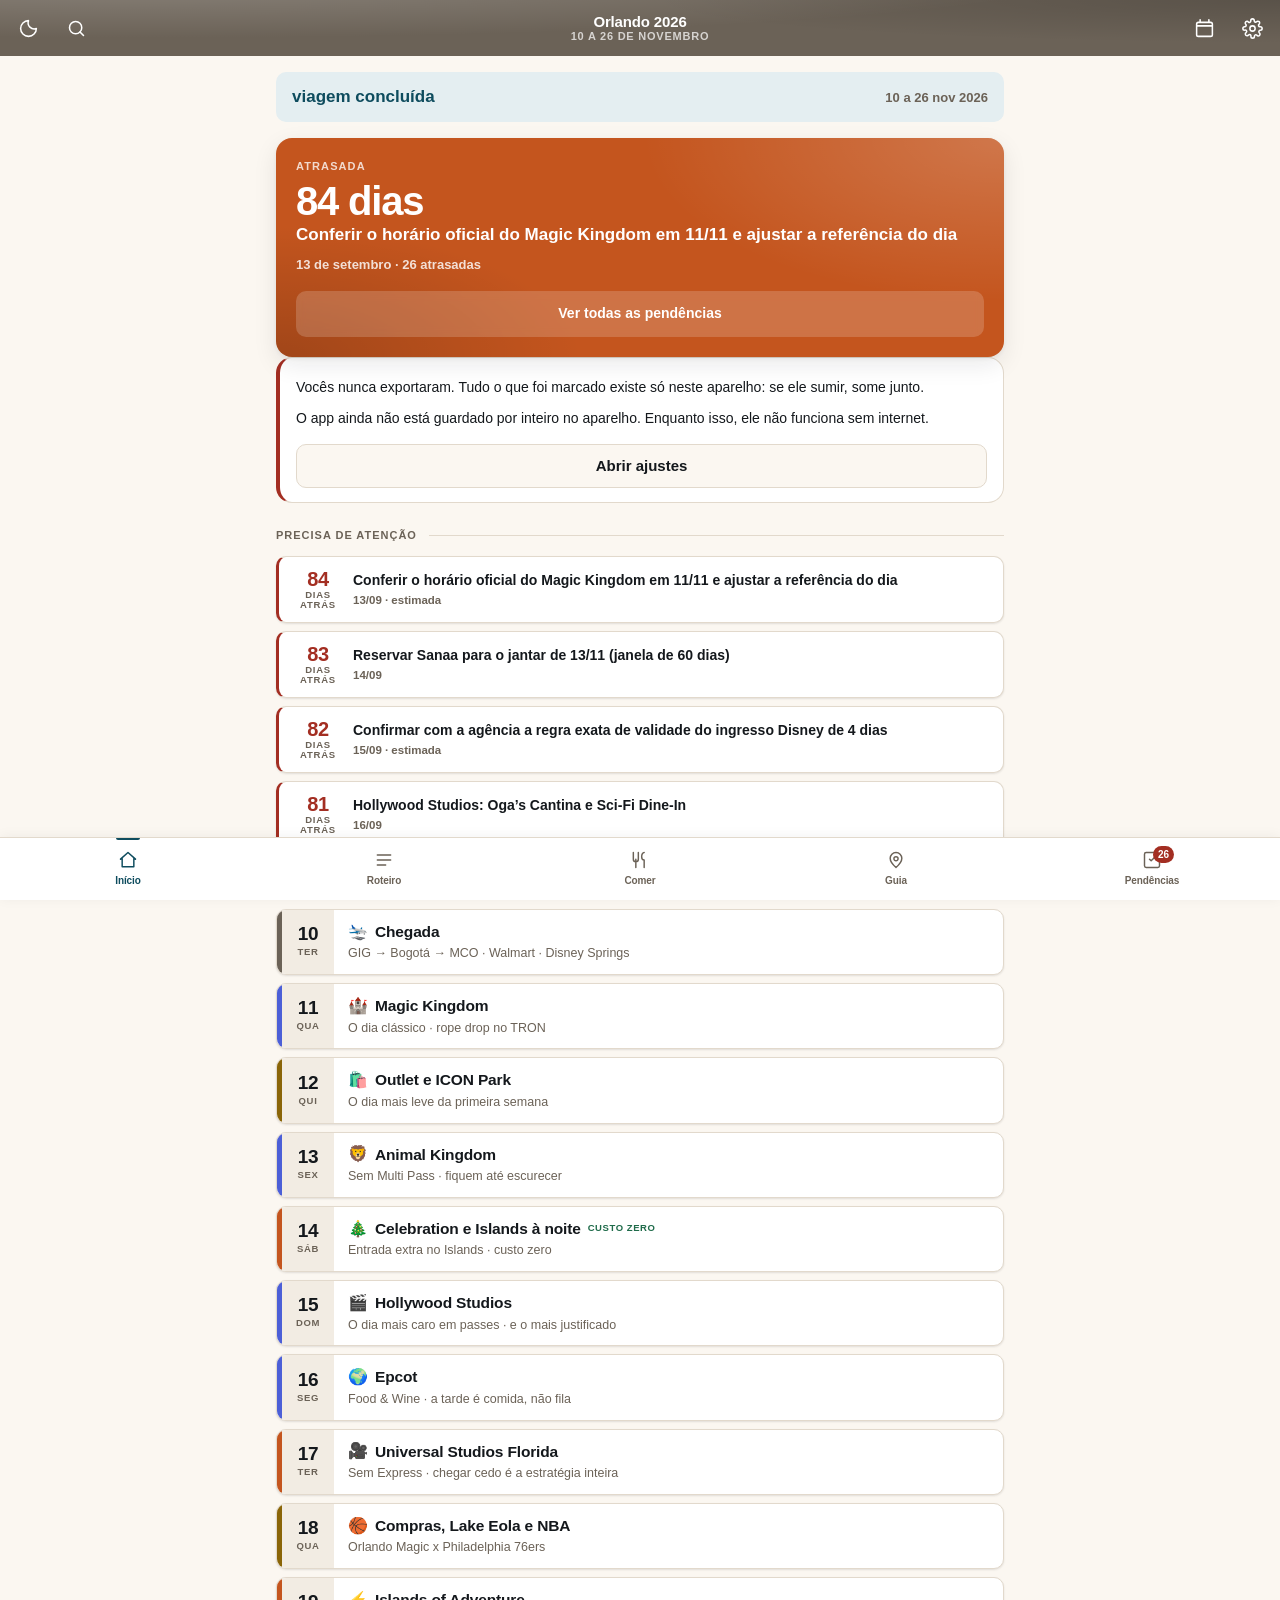
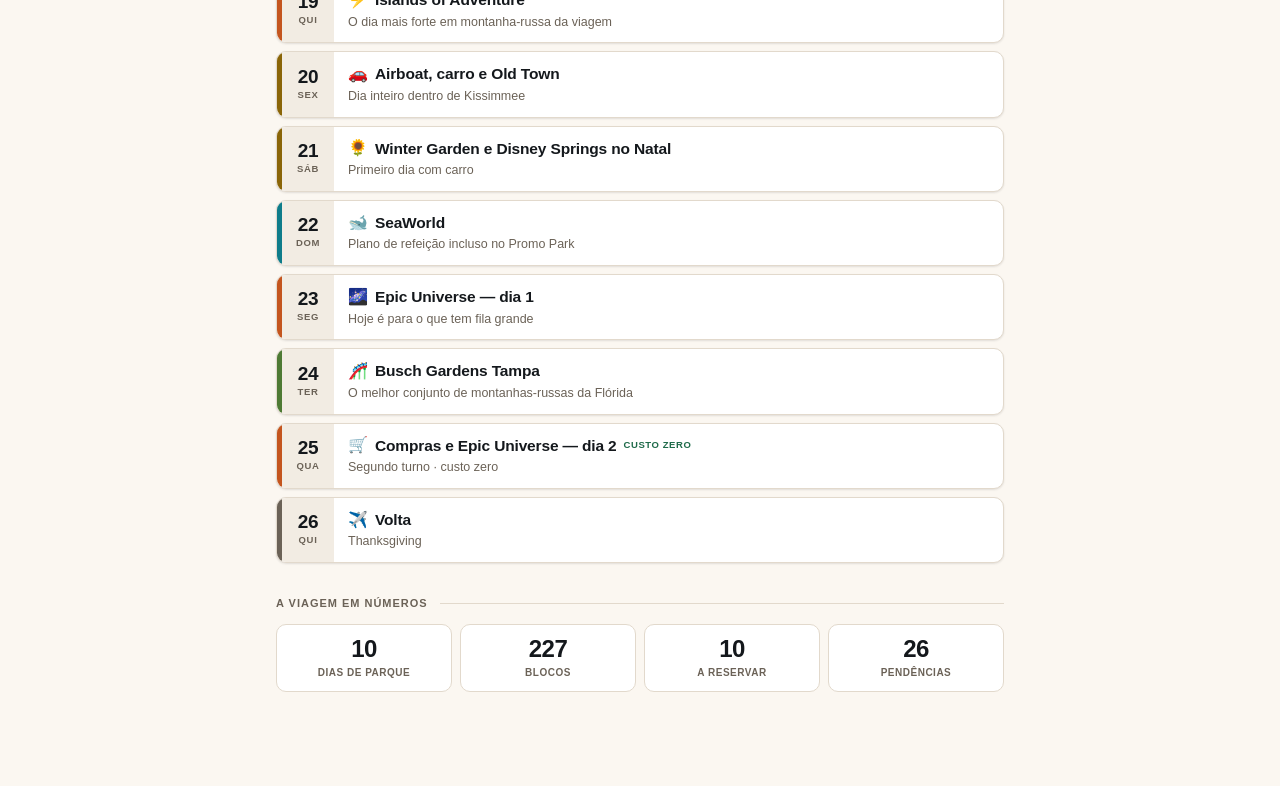
==== index.html @ e0310744 "O app deixa de esconder o que vence hoje, e passa a abrir no agora Tela do dia abre rolada ate a lin" ====
<!DOCTYPE html>
<html lang="pt-BR">
<head>
<meta charset="utf-8">
<meta name="viewport" content="width=device-width, initial-scale=1, viewport-fit=cover">
<meta name="theme-color" content="#0E4C5E">
<meta name="description" content="Roteiro de viagem offline para Orlando, 10 a 26 de novembro de 2026.">
<title>Orlando 2026</title>

<link rel="manifest" href="manifest.json">
<link rel="icon" type="image/png" sizes="192x192" href="icons/icon-192.png">
<link rel="apple-touch-icon" href="icons/apple-touch-icon.png">

<!-- iOS: sem isto, "Adicionar à Tela de Início" abre como aba do Safari -->
<meta name="apple-mobile-web-app-capable" content="yes">
<meta name="apple-mobile-web-app-status-bar-style" content="black-translucent">
<meta name="apple-mobile-web-app-title" content="Orlando 2026">
<meta name="mobile-web-app-capable" content="yes">

<link rel="stylesheet" href="css/app.css">
</head>
<body>

<header class="topo" id="topo">
  <div class="topo-linha">
    <button class="btn-icone" id="btn-tema" aria-label="Alternar tema">
      <svg viewBox="0 0 24 24" aria-hidden="true"><path d="M12 3a9 9 0 1 0 9 9 7 7 0 0 1-9-9z"/></svg>
    </button>
    <button class="btn-icone" id="btn-busca" aria-label="Buscar">
      <svg viewBox="0 0 24 24" aria-hidden="true"><circle cx="11" cy="11" r="7"/><path d="M20 20l-4-4"/></svg>
    </button>
    <div class="topo-titulo">
      <strong id="topo-nome">Orlando 2026</strong>
      <span id="topo-sub">10 a 26 de novembro</span>
    </div>
    <button class="btn-icone" id="btn-hoje" aria-label="Ir para hoje">
      <svg viewBox="0 0 24 24" aria-hidden="true"><path d="M7 2v3M17 2v3M3 9h18M5 5h14a2 2 0 0 1 2 2v12a2 2 0 0 1-2 2H5a2 2 0 0 1-2-2V7a2 2 0 0 1 2-2z"/></svg>
    </button>
    <button class="btn-icone" id="btn-ajustes" aria-label="Ajustes">
      <svg viewBox="0 0 24 24" aria-hidden="true"><circle cx="12" cy="12" r="3"/><path d="M19.4 15a1.6 1.6 0 0 0 .3 1.8l.1.1a2 2 0 1 1-2.8 2.8l-.1-.1a1.6 1.6 0 0 0-2.7 1.1V21a2 2 0 1 1-4 0v-.1A1.6 1.6 0 0 0 7.5 19.4l-.1.1a2 2 0 1 1-2.8-2.8l.1-.1A1.6 1.6 0 0 0 3 13.9H3a2 2 0 1 1 0-4h.1A1.6 1.6 0 0 0 4.6 7.5l-.1-.1a2 2 0 1 1 2.8-2.8l.1.1A1.6 1.6 0 0 0 10 3.6V3a2 2 0 1 1 4 0v.1a1.6 1.6 0 0 0 2.5 1.4l.1-.1a2 2 0 1 1 2.8 2.8l-.1.1a1.6 1.6 0 0 0 1.1 2.7H21a2 2 0 1 1 0 4h-.1a1.6 1.6 0 0 0-1.5 1z"/></svg>
    </button>
  </div>
</header>

<!-- ====================== HOME ====================== -->
<main class="tela oculto" id="tela-home">
  <div class="faixa-viagem" id="faixa-viagem"></div>
  <section id="cartao-acao"></section>

  <div id="home-saude"></div>

  <h2 class="secao-rotulo" id="rot-pendencias">Precisa de atenção</h2>
  <div id="home-pendencias"></div>

  <h2 class="secao-rotulo">Os 17 dias</h2>
  <div id="lista-dias"></div>

  <h2 class="secao-rotulo">A viagem em números</h2>
  <div class="resumo" id="resumo-viagem"></div>
</main>

<!-- ====================== DIA ====================== -->
<main class="tela oculto" id="tela-dia">
  <nav class="nav-dias" id="nav-dias" aria-label="Navegação entre dias"></nav>

  <section class="cabeca-dia" id="cabeca-dia">
    <div class="cabeca-topo">
      <span class="cabeca-emoji" id="dia-emoji"></span>
      <div style="min-width:0">
        <h1 id="dia-titulo"></h1>
        <p class="cabeca-meta" id="dia-data"></p>
      </div>
    </div>

    <div id="dia-selos" class="selos-dia"></div>
    <p class="dia-resumo" id="dia-resumo"></p>
    <div id="dia-rota"></div>

    <div class="referencia" id="referencia">
      <label for="inp-referencia" id="lbl-referencia">Abertura do parque</label>
      <div class="referencia-controle">
        <input type="time" id="inp-referencia" step="300">
        <button class="btn-secundario" id="btn-ref-reset">Reverter</button>
      </div>
      <p class="referencia-ajuda" id="referencia-ajuda"></p>
    </div>

    <div class="progresso">
      <div class="progresso-barra"><div class="progresso-fill" id="progresso-fill"></div></div>
      <div class="progresso-info">
        <span id="progresso-texto">0 de 0</span>
        <label class="chave">
          <input type="checkbox" id="chk-falta">
          <span>Só o que falta</span>
        </label>
      </div>
    </div>
  </section>

  <div id="vence-hoje"></div>
  <div id="avisos-dia"></div>
  <ol class="linha-tempo" id="linha-tempo"></ol>
  <div id="ficha-dia"></div>
  <div id="fechamento-dia"></div>
</main>

<!-- ====================== RESTAURANTES ====================== -->
<main class="tela oculto" id="tela-comer">
  <h1 class="tela-titulo">Restaurantes</h1>
  <p class="tela-sub" id="comer-sub"></p>
  <div id="janelas-reserva"></div>
  <div id="lista-restaurantes"></div>
</main>

<!-- ====================== GUIA ====================== -->
<main class="tela oculto" id="tela-guia">
  <h1 class="tela-titulo">Guia</h1>
  <p class="tela-sub">Dicas de campo e os endereços da viagem.</p>
  <h2 class="secao-rotulo">Telefones</h2>
  <div id="lista-contatos"></div>
  <h2 class="secao-rotulo">Dicas</h2>
  <div id="lista-dicas"></div>
  <h2 class="secao-rotulo">Locais</h2>
  <div class="aviso" id="aviso-coords"></div>
  <div class="filtros-local" id="filtros-local"></div>
  <div id="lista-locais"></div>
</main>

<!-- ====================== PENDÊNCIAS ====================== -->
<main class="tela oculto" id="tela-pendencias">
  <h1 class="tela-titulo">Pendências</h1>
  <p class="tela-sub" id="pend-sub"></p>
  <div class="progresso">
    <div class="progresso-barra"><div class="progresso-fill" id="pend-fill"></div></div>
    <div class="progresso-info">
      <span id="pend-texto"></span>
      <label class="chave">
        <input type="checkbox" id="chk-pend-falta">
        <span>Só o que falta</span>
      </label>
    </div>
  </div>
  <div id="lista-pendencias"></div>
</main>

<!-- ====================== AJUSTES ====================== -->
<main class="tela oculto" id="tela-ajustes">
  <h1 class="tela-titulo">Ajustes</h1>
  <p class="tela-sub">Offline, sincronização entre os dois celulares e dados do app.</p>

  <h2 class="secao-rotulo">Estado offline</h2>
  <div id="status-offline"></div>

  <h2 class="secao-rotulo">Sincronizar com o outro celular</h2>
  <div class="painel-sync">
    <p class="sync-ajuda">
      Vocês são dois aparelhos sem servidor. Exportem de um e importem no outro.
      O <strong>Mesclar</strong> compara registro a registro e mantém sempre o mais
      recente — ninguém apaga o trabalho do outro, e a ordem não importa.
    </p>
    <div class="sync-linha">
      <span class="sync-rot">Exportar</span>
      <div class="sync-botoes">
        <button class="btn-secundario" id="btn-exp-copiar">Copiar</button>
        <button class="btn-secundario" id="btn-exp-arquivo">Baixar</button>
        <button class="btn-secundario" id="btn-exp-enviar">Enviar</button>
      </div>
    </div>
    <div class="sync-linha">
      <span class="sync-rot">Importar</span>
      <div class="sync-botoes">
        <button class="btn-secundario destaque" id="btn-importar">Importar do outro celular</button>
      </div>
    </div>
  </div>

  <h2 class="secao-rotulo">Sobre os dados</h2>
  <div class="painel-sync"><p class="sync-ajuda" id="sobre-dados"></p></div>
</main>

<!-- ====================== BUSCA ====================== -->
<div class="busca-tela oculto" id="tela-busca">
  <div class="busca-topo">
    <input class="busca-campo" id="busca-campo" type="search" autocomplete="off"
      placeholder="Buscar atração, restaurante, local, dica…" aria-label="Buscar">
    <button class="btn-icone escuro" id="btn-busca-fechar" aria-label="Fechar busca">
      <svg viewBox="0 0 24 24" aria-hidden="true"><path d="M6 6l12 12M18 6L6 18"/></svg>
    </button>
  </div>
  <div class="busca-corpo" id="busca-corpo"></div>
</div>

<!-- ====================== MODAL IMPORTAR ====================== -->
<div class="modal oculto" id="modal-importar">
  <div class="modal-caixa">
    <div class="modal-topo">
      <strong>Importar do outro celular</strong>
      <button class="btn-icone escuro" id="btn-imp-fechar" aria-label="Fechar">
        <svg viewBox="0 0 24 24" aria-hidden="true"><path d="M6 6l12 12M18 6L6 18"/></svg>
      </button>
    </div>
    <div class="modal-corpo">
      <p class="sync-ajuda">Cole aqui o texto exportado no outro aparelho, ou escolha o arquivo.</p>
      <textarea id="imp-texto" rows="6" placeholder="{ &quot;versao&quot;: 1, … }"></textarea>
      <label class="btn-secundario arquivo-label">
        Escolher arquivo…
        <input type="file" id="imp-arquivo" accept="application/json,.json" hidden>
      </label>
      <p class="imp-resultado" id="imp-resultado"></p>
    </div>
    <div class="modal-acoes">
      <button class="btn-secundario" id="btn-imp-substituir">Substituir tudo</button>
      <button class="btn-primario" id="btn-imp-mesclar">Mesclar</button>
    </div>
  </div>
</div>

<nav class="barra-inferior">
  <button class="aba ativa" data-tela="home">
    <svg viewBox="0 0 24 24" aria-hidden="true"><path d="M3 11l9-8 9 8M5 10v10h14V10"/></svg>
    <span>Início</span>
  </button>
  <button class="aba" data-tela="dia">
    <svg viewBox="0 0 24 24" aria-hidden="true"><path d="M4 6h16M4 12h16M4 18h10"/></svg>
    <span>Roteiro</span>
  </button>
  <button class="aba" data-tela="comer">
    <svg viewBox="0 0 24 24" aria-hidden="true"><path d="M4 3v8a3 3 0 0 0 6 0V3M7 11v10M17 3c-1.7 0-3 2.2-3 5s1.3 4 3 4v9"/></svg>
    <span>Comer</span>
  </button>
  <button class="aba" data-tela="guia">
    <svg viewBox="0 0 24 24" aria-hidden="true"><path d="M12 21s7-6 7-11a7 7 0 1 0-14 0c0 5 7 11 7 11zM12 8a2.5 2.5 0 1 1 0 5 2.5 2.5 0 0 1 0-5z"/></svg>
    <span>Guia</span>
  </button>
  <button class="aba" data-tela="pendencias">
    <svg viewBox="0 0 24 24" aria-hidden="true"><path d="M9 11l2 2 4-4M5 3h14a2 2 0 0 1 2 2v14a2 2 0 0 1-2 2H5a2 2 0 0 1-2-2V5a2 2 0 0 1 2-2z"/></svg>
    <span>Pendências</span>
    <i class="badge oculto" id="badge-pend"></i>
  </button>
</nav>

<script src="data/roteiro.js"></script>
<script src="js/estado.js"></script>
<script src="js/busca.js"></script>
<script src="js/fase3.js"></script>
<script src="js/fase4.js"></script>
<script src="js/fase5.js"></script>
<script src="js/app.js"></script>
</body>
</html>
---- css/app.css ----
/* =============================================================================
   Orlando 2026 — sistema visual "Entardecer na Flórida"
   -----------------------------------------------------------------------------
   REGRA QUE NÃO SE QUEBRA: contraste vem antes de decoração.
   Este app é lido sob sol da Flórida, com uma mão, andando. Textura só entra
   onde não custa leitura.

   Grade de espaçamento: 4 8 12 16 24 32 48. Nada fora disso.
   Escala tipográfica:   11 13 15 17 20 24 32 40.
   Raio por escala:      4 selo · 10 botão · 16 card · 24 folha.
   ========================================================================== */

:root {
  /* --- papel --- */
  --fundo:        #FBF7F1;   /* areia, nunca branco puro */
  --superficie:   #FFFFFF;
  --superficie-2: #F2ECE3;
  --borda:        #E2D9CC;
  --borda-forte:  #CFC2AF;

  /* --- tinta --- */
  --texto:        #14181C;
  --texto-fraco:  #6B6257;

  /* --- identidade --- */
  --marca:        #0E4C5E;
  --marca-clara:  #14708A;
  --marca-fundo:  #E4EEF1;
  --acento:       #D2622F;   /* coral — SÓ onde exige ação */
  --acento-fundo: #FBEADF;
  --ouro:         #8A6508;
  --ouro-fundo:   #F7EFD8;

  /* --- estado --- */
  --ok:           #1F6B4A;
  --ok-fundo:     #E2F0E7;
  --alerta:       #8A5A00;
  --alerta-fundo: #FAEFD5;
  --perigo:       #A32E22;
  --perigo-fundo: #FBE7E4;

  /* --- operadora: a cor que diferencia os 17 dias --- */
  --op-disney:    #4C5FD7;
  --op-universal: #C4551E;
  --op-seaworld:  #0E7C8A;
  --op-busch:     #4E7A34;
  --op-livre:     #8A6508;
  --op-logistica: #6B6257;

  /* --- profundidade: duas sombras, não uma --- */
  --sombra-1: 0 1px 2px rgba(20,24,28,.06), 0 1px 3px rgba(20,24,28,.05);
  --sombra-2: 0 2px 4px rgba(20,24,28,.05), 0 8px 24px rgba(20,24,28,.09);
  --fio-topo: none;

  /* --- forma --- */
  --r-selo: 4px;  --r-botao: 10px;  --r-card: 16px;  --r-folha: 24px;

  /* padrao de seguranca: JS sobrescreve por dia */
  --op: #0E4C5E;
  --op-p: #0E4C5E;

  --topo-h: 56px;
  --barra-h: 62px;
}

/* modo escuro: manual e por sistema, mesmos valores */
:root[data-tema="escuro"] {
  --fundo:#12171C; --superficie:#1B2228; --superficie-2:#232B33;
  --borda:#333D46; --borda-forte:#46525C;
  --texto:#ECE7DF; --texto-fraco:#9C958A;
  --marca:#6FC5DC; --marca-clara:#A2DCEC; --marca-fundo:#16323C;
  --acento:#F09A6B; --acento-fundo:#3A2418;
  --ouro:#E3B84E; --ouro-fundo:#33290F;
  --ok:#6ED49B; --ok-fundo:#152B21;
  --alerta:#F0C674; --alerta-fundo:#2E2716;
  --perigo:#F19A9A; --perigo-fundo:#2E1A1A;
  --op-disney:#8E9BFF; --op-universal:#F0925B; --op-seaworld:#4FC6D6;
  --op-busch:#8FC46A; --op-livre:#E3B84E; --op-logistica:#9C958A;
  --sombra-1: 0 1px 2px rgba(0,0,0,.5);
  --sombra-2: 0 8px 28px rgba(0,0,0,.55);
  --fio-topo: inset 0 1px 0 rgba(255,255,255,.06);
}
@media (prefers-color-scheme: dark) {
  :root:not([data-tema="claro"]) {
    --fundo:#12171C; --superficie:#1B2228; --superficie-2:#232B33;
    --borda:#333D46; --borda-forte:#46525C;
    --texto:#ECE7DF; --texto-fraco:#9C958A;
    --marca:#6FC5DC; --marca-clara:#A2DCEC; --marca-fundo:#16323C;
    --acento:#F09A6B; --acento-fundo:#3A2418;
    --ouro:#E3B84E; --ouro-fundo:#33290F;
    --ok:#6ED49B; --ok-fundo:#152B21;
    --alerta:#F0C674; --alerta-fundo:#2E2716;
    --perigo:#F19A9A; --perigo-fundo:#2E1A1A;
    --op-disney:#8E9BFF; --op-universal:#F0925B; --op-seaworld:#4FC6D6;
    --op-busch:#8FC46A; --op-livre:#E3B84E; --op-logistica:#9C958A;
    --sombra-1: 0 1px 2px rgba(0,0,0,.5);
    --sombra-2: 0 8px 28px rgba(0,0,0,.55);
    --fio-topo: inset 0 1px 0 rgba(255,255,255,.06);
  }
}

/* cor do dia: cada tela de dia define --op no elemento raiz da tela */
[data-op="disney"]    { --op: var(--op-disney); }
[data-op="universal"] { --op: var(--op-universal); }
[data-op="seaworld"]  { --op: var(--op-seaworld); }
[data-op="busch"]     { --op: var(--op-busch); }
[data-op="livre"]     { --op: var(--op-livre); }
[data-op="logistica"] { --op: var(--op-logistica); }

* { box-sizing: border-box; }

body {
  margin: 0;
  padding: 0 0 calc(var(--barra-h) + env(safe-area-inset-bottom, 0px));
  background: var(--fundo);
  color: var(--texto);
  font: 15px/1.55 -apple-system, BlinkMacSystemFont, "Segoe UI", Roboto, sans-serif;
  -webkit-text-size-adjust: 100%;
  -webkit-font-smoothing: antialiased;
  overflow-x: hidden;
}

.oculto { display: none !important; }

/* ---------- tipografia: hierarquia de verdade ---------- */
.t-display { font-size: 40px; font-weight: 800; letter-spacing: -.022em; line-height: 1.02;
             font-variant-numeric: tabular-nums; }
.t-titulo  { font-size: 24px; font-weight: 700; letter-spacing: -.012em; line-height: 1.18; }
.t-sub     { font-size: 20px; font-weight: 700; letter-spacing: -.008em; line-height: 1.25; }
.t-corpo-g { font-size: 17px; font-weight: 600; line-height: 1.35; }
.t-corpo   { font-size: 15px; line-height: 1.55; }
.t-apoio   { font-size: 13px; line-height: 1.5; color: var(--texto-fraco); }
.t-micro   { font-size: 11px; font-weight: 800; letter-spacing: .09em;
             text-transform: uppercase; }

/* rótulo de seção: micro + fio, não "cinza menor" */
.secao-rotulo {
  font-size: 11px; font-weight: 800; letter-spacing: .09em; text-transform: uppercase;
  color: var(--texto-fraco); margin: 32px 0 12px;
  display: flex; align-items: center; gap: 12px;
}
.secao-rotulo::after {
  content: ''; flex: 1; height: 1px; background: var(--borda);
}
.secao-rotulo:first-of-type { margin-top: 24px; }

/* ---------- topo contextual ---------- */
.topo {
  position: sticky; top: 0; z-index: 30;
  background: var(--op, var(--marca));
  padding-top: env(safe-area-inset-top, 0px);
  transition: background .25s;
}
/* brilho de canto: profundidade sem peso, 100% CSS */
.topo::after {
  content: ''; position: absolute; inset: 0; pointer-events: none;
  background:
    radial-gradient(120% 180% at 12% -40%, rgba(255,255,255,.22), transparent 60%),
    radial-gradient(90% 140% at 100% 0%, rgba(0,0,0,.16), transparent 55%);
}
.topo-linha {
  position: relative; z-index: 1;
  height: var(--topo-h);
  display: grid; grid-template-columns: 44px 44px 1fr 44px 44px;
  align-items: center; gap: 4px; padding: 0 6px;
}
.topo-titulo { text-align: center; line-height: 1.15; overflow: hidden; }
.topo-titulo strong { display: block; color: #fff; font-size: 15px; font-weight: 700;
  letter-spacing: -.01em; white-space: nowrap; overflow: hidden; text-overflow: ellipsis; }
.topo-titulo span { display: block; color: rgba(255,255,255,.72); font-size: 11px;
  font-weight: 700; letter-spacing: .07em; text-transform: uppercase; }

.btn-icone {
  width: 44px; height: 44px; display: grid; place-items: center;
  background: none; border: 0; border-radius: var(--r-botao); cursor: pointer; padding: 0;
  -webkit-tap-highlight-color: transparent;
}
.btn-icone svg { width: 21px; height: 21px; fill: none; stroke: #fff; stroke-width: 1.75;
  stroke-linecap: round; stroke-linejoin: round; }
.btn-icone:active { background: rgba(255,255,255,.2); }
.btn-icone.escuro svg { stroke: var(--texto-fraco); }
.btn-icone.escuro:active { background: var(--superficie-2); }

/* ---------- telas ---------- */
.tela { padding: 16px 16px 32px; max-width: 760px; margin: 0 auto; }
.tela-titulo { font-size: 32px; font-weight: 800; letter-spacing: -.022em;
  margin: 4px 0 4px; line-height: 1.05; }
.tela-sub { font-size: 15px; color: var(--texto-fraco); margin: 0 0 24px; }

/* ---------- botões ---------- */
.btn-secundario {
  min-height: 44px; padding: 0 16px; border-radius: var(--r-botao); cursor: pointer;
  border: 1px solid var(--borda-forte); background: var(--superficie);
  color: var(--texto); font: inherit; font-weight: 700; font-size: 14px;
  -webkit-tap-highlight-color: transparent;
}
.btn-secundario:active { background: var(--superficie-2); transform: scale(.985); }
.btn-secundario:disabled { opacity: .4; }
.btn-secundario.destaque { background: var(--marca); color: var(--fundo);
  border-color: var(--marca); }
.btn-primario {
  min-height: 48px; padding: 0 16px; border-radius: var(--r-botao); cursor: pointer;
  border: 0; background: var(--marca); color: var(--fundo); font: inherit;
  font-weight: 700; font-size: 15px; -webkit-tap-highlight-color: transparent;
}
.btn-primario:active { transform: scale(.985); }

/* ---------- avisos ---------- */
.aviso {
  margin-top: 12px; padding: 12px 16px; border-radius: var(--r-botao); font-size: 14px;
  line-height: 1.55; border-left: 3px solid var(--alerta);
  background: var(--alerta-fundo); color: var(--texto);
}
.aviso.bom    { border-left-color: var(--ok);     background: var(--ok-fundo); }
.aviso.perigo { border-left-color: var(--perigo); background: var(--perigo-fundo); }
.aviso strong { display: block; margin-bottom: 4px; font-weight: 750; }
.aviso .marca-pesquisa { font-size: 11px; opacity: .72; display: block; margin-top: 8px;
  font-weight: 700; letter-spacing: .04em; }

/* ---------- selos ---------- */
.selo {
  font-size: 10.5px; font-weight: 800; letter-spacing: .06em; text-transform: uppercase;
  padding: 4px 7px; border-radius: var(--r-selo); white-space: nowrap; line-height: 1.3;
}
/* o selo de confirmar horario e um botao: precisa herdar a tipografia do selo
   e ganhar area de toque, senao vira um texto minusculo com cara de sistema. */
button.selo { font-family: inherit; border: none; cursor: pointer; min-height: 32px;
  display: inline-flex; align-items: center; }
.selo-rope-drop   { background: #7A2E0E; color: #fff; }
.selo-multi-pass  { background: #1A4F8A; color: #fff; }
.selo-single-pass { background: #6A2585; color: #fff; }
.selo-standby     { background: var(--superficie-2); color: var(--texto-fraco);
                    box-shadow: inset 0 0 0 1px var(--borda); }
.selo-reserva     { background: #14603F; color: #fff; }
.selo-tipo        { background: transparent; color: var(--texto-fraco);
                    box-shadow: inset 0 0 0 1px var(--borda); }
.selo-confirmar   { background: var(--alerta-fundo); color: var(--alerta);
                    box-shadow: inset 0 0 0 1px currentColor; }
.selo-molha       { background: #0E5A72; color: #fff; }
.selo-locker      { background: #6B3B06; color: #fff; }
.selo-critico     { background: var(--perigo); color: #fff; }
.selo-estimada    { background: var(--ouro-fundo); color: var(--ouro);
                    box-shadow: inset 0 0 0 1px currentColor; }

/* ---------- progresso ---------- */
.progresso { margin-top: 16px; padding-top: 16px; border-top: 1px solid var(--borda); }
.progresso-barra {
  height: 8px; border-radius: 4px; background: var(--superficie-2); overflow: hidden;
  box-shadow: inset 0 1px 2px rgba(20,24,28,.07);
}
.progresso-fill {
  height: 100%; width: 0; border-radius: 4px;
  background: var(--op, var(--ok)); transition: width .3s cubic-bezier(.4,0,.2,1);
}
.progresso-info { display: flex; justify-content: space-between; align-items: center;
  margin-top: 8px; font-size: 13px; color: var(--texto-fraco); font-weight: 600; }
.chave { display: flex; align-items: center; gap: 8px; cursor: pointer;
  min-height: 44px; padding-left: 4px; font-weight: 600; }
.chave input { width: 20px; height: 20px; accent-color: var(--marca); }

/* ---------- estado vazio ---------- */
.vazio-lista { text-align: center; color: var(--texto-fraco); padding: 48px 16px; }
.vazio-lista svg { width: 40px; height: 40px; fill: none; stroke: var(--borda-forte);
  stroke-width: 1.5; stroke-linecap: round; stroke-linejoin: round; margin-bottom: 12px; }
.vazio-lista p { font-size: 15px; margin: 0; }

/* ---------- barra inferior ---------- */
.barra-inferior {
  position: fixed; left: 0; right: 0; bottom: 0; z-index: 30;
  display: flex; background: var(--superficie);
  border-top: 1px solid var(--borda);
  padding-bottom: env(safe-area-inset-bottom, 0px);
  box-shadow: 0 -1px 12px rgba(20,24,28,.05);
}
.aba {
  position: relative; flex: 1; min-height: var(--barra-h); border: 0; background: none;
  cursor: pointer; display: flex; flex-direction: column; align-items: center;
  justify-content: center; gap: 3px; color: var(--texto-fraco); font: inherit;
  font-size: 10px; font-weight: 700; letter-spacing: -.01em;
  -webkit-tap-highlight-color: transparent;
}
.aba svg { width: 20px; height: 20px; fill: none; stroke: currentColor; stroke-width: 1.75;
  stroke-linecap: round; stroke-linejoin: round; }
.aba.ativa { color: var(--marca); }
.aba.ativa::before {
  content: ''; position: absolute; top: 0; left: 50%; transform: translateX(-50%);
  width: 24px; height: 2px; border-radius: 0 0 2px 2px; background: var(--marca);
}
.badge {
  position: absolute; top: 8px; right: calc(50% - 22px);
  min-width: 17px; height: 17px; padding: 0 5px; border-radius: 9px;
  background: var(--perigo); color: #fff; font-size: 10px; font-weight: 800;
  font-style: normal; display: grid; place-items: center;
}

/* =============================================================================
   HOME — ordenada por urgência, não por cronologia
   ========================================================================== */

/* faixa fina da contagem: deixou de ser o herói da tela */
.faixa-viagem {
  display: flex; align-items: baseline; gap: 8px; flex-wrap: wrap;
  padding: 12px 16px; border-radius: var(--r-botao);
  background: var(--marca-fundo); color: var(--marca);
  font-size: 13px; font-weight: 700; margin-bottom: 16px;
}
.faixa-viagem b { font-size: 17px; font-variant-numeric: tabular-nums; }
.faixa-viagem span { color: var(--texto-fraco); font-weight: 600; margin-left: auto; }

/* CARD DE AÇÃO — o herói da Home */
.acao {
  position: relative; overflow: hidden;
  border-radius: var(--r-card); padding: 20px;
  background: var(--op, var(--marca)); color: #fff;
  box-shadow: var(--sombra-2);
}
/* dois radial-gradients a 4% dão profundidade sem custar contraste */
.acao::after {
  content: ''; position: absolute; inset: 0; pointer-events: none;
  background:
    radial-gradient(80% 120% at 100% 0%,  rgba(255,255,255,.20), transparent 62%),
    radial-gradient(70% 100% at 0% 100%, rgba(0,0,0,.18),      transparent 60%);
}
.acao > * { position: relative; z-index: 1; }
.acao-rot {
  font-size: 11px; font-weight: 800; letter-spacing: .1em; text-transform: uppercase;
  opacity: .78; display: flex; align-items: center; gap: 6px;
}
.acao-prazo { font-size: 40px; font-weight: 800; letter-spacing: -.03em;
  line-height: 1.02; margin: 6px 0 2px; font-variant-numeric: tabular-nums; }
.acao-titulo { font-size: 17px; font-weight: 650; line-height: 1.35; }
.acao-meta { font-size: 13px; opacity: .82; margin-top: 8px; font-weight: 600; }
.acao-botao {
  margin-top: 16px; width: 100%; min-height: 46px; border: 0; cursor: pointer;
  border-radius: var(--r-botao); background: rgba(255,255,255,.18);
  color: #fff; font: inherit; font-weight: 700; font-size: 14px;
  backdrop-filter: blur(4px); -webkit-tap-highlight-color: transparent;
}
.acao-botao:active { background: rgba(255,255,255,.28); }

/* barra de progresso dentro do card de ação (durante a viagem) */
.acao-prog { height: 6px; border-radius: 3px; background: rgba(255,255,255,.25);
  overflow: hidden; margin-top: 12px; }
.acao-prog i { display: block; height: 100%; background: #fff; border-radius: 3px; }

/* PRÓXIMAS PENDÊNCIAS */
.mini-pend {
  display: flex; align-items: center; gap: 12px; width: 100%; text-align: left;
  padding: 12px 16px; margin-bottom: 8px; cursor: pointer; font: inherit;
  background: var(--superficie); border: 1px solid var(--borda);
  border-radius: var(--r-botao); color: var(--texto); box-shadow: var(--sombra-1);
  -webkit-tap-highlight-color: transparent;
}
.mini-pend:active { background: var(--superficie-2); }
.mini-pend-dias {
  flex: 0 0 46px; text-align: center; line-height: 1.05;
}
.mini-pend-dias b { display: block; font-size: 20px; font-weight: 800;
  font-variant-numeric: tabular-nums; letter-spacing: -.02em; }
.mini-pend-dias span { display: block; font-size: 9.5px; font-weight: 800;
  letter-spacing: .08em; text-transform: uppercase; color: var(--texto-fraco); }
.mini-pend.urgente .mini-pend-dias b { color: var(--acento); }
.mini-pend.atrasada { border-left: 3px solid var(--perigo); }
.mini-pend.atrasada .mini-pend-dias b { color: var(--perigo); }
.mini-pend-txt { flex: 1; min-width: 0; font-size: 14px; font-weight: 600;
  line-height: 1.4; }
.mini-pend-data { font-size: 11.5px; color: var(--texto-fraco); font-weight: 700;
  margin-top: 2px; }

/* LISTA DOS 17 DIAS — vertical e legível, na cor da operadora */
.linha-dia {
  display: flex; align-items: stretch; gap: 0; width: 100%; text-align: left;
  padding: 0; margin-bottom: 8px; cursor: pointer; font: inherit; overflow: hidden;
  background: var(--superficie); border: 1px solid var(--borda);
  border-radius: var(--r-botao); color: var(--texto); box-shadow: var(--sombra-1);
  -webkit-tap-highlight-color: transparent;
}
.linha-dia:active { background: var(--superficie-2); }
.linha-dia.e-hoje { border-color: var(--op); box-shadow: 0 0 0 1px var(--op), var(--sombra-1); }
/* faixa de cor da operadora na lateral: é o que faz os 17 dias parecerem 17 dias */
.ld-faixa { flex: 0 0 5px; background: var(--op); }
.ld-data {
  flex: 0 0 52px; display: flex; flex-direction: column; align-items: center;
  justify-content: center; padding: 12px 0; background: var(--superficie-2);
}
.ld-data b { font-size: 19px; font-weight: 800; letter-spacing: -.02em;
  font-variant-numeric: tabular-nums; line-height: 1; }
.ld-data span { font-size: 9.5px; font-weight: 800; letter-spacing: .07em;
  text-transform: uppercase; color: var(--texto-fraco); margin-top: 2px; }
.ld-corpo { flex: 1; min-width: 0; padding: 12px 14px; display: flex;
  flex-direction: column; justify-content: center; gap: 4px; }
.ld-topo { display: flex; align-items: center; gap: 7px; }
.ld-emoji { font-size: 16px; line-height: 1; }
.ld-nome { font-size: 15.5px; font-weight: 700; letter-spacing: -.01em;
  line-height: 1.25; min-width: 0; }
.ld-sub { font-size: 12.5px; color: var(--texto-fraco); line-height: 1.35;
  overflow: hidden; text-overflow: ellipsis; white-space: nowrap; }
.ld-prog { height: 4px; border-radius: 2px; background: var(--superficie-2);
  overflow: hidden; margin-top: 2px; }
.ld-prog i { display: block; height: 100%; background: var(--op); border-radius: 2px; }
.ld-hoje {
  flex: 0 0 auto; white-space: nowrap;
  font-size: 9.5px; font-weight: 800; letter-spacing: .08em; text-transform: uppercase;
  color: var(--op); background: var(--superficie-2); padding: 3px 6px;
  border-radius: var(--r-selo); margin-left: auto; flex: 0 0 auto;
}
.ld-zero {
  font-size: 9.5px; font-weight: 800; letter-spacing: .06em; text-transform: uppercase;
  color: var(--ok); flex: 0 0 auto;
}

/* RESUMO EM NÚMEROS */
.resumo { display: grid; grid-template-columns: repeat(auto-fit, minmax(74px,1fr));
  gap: 8px; }
.resumo-item {
  background: var(--superficie); border: 1px solid var(--borda);
  border-radius: var(--r-botao); padding: 12px 8px; text-align: center;
}
.resumo-item b { display: block; font-size: 24px; font-weight: 800; letter-spacing: -.02em;
  font-variant-numeric: tabular-nums; line-height: 1; }
.resumo-item span { display: block; font-size: 10px; font-weight: 700; letter-spacing: .05em;
  text-transform: uppercase; color: var(--texto-fraco); margin-top: 5px; line-height: 1.3; }

/* =============================================================================
   BUSCA GLOBAL
   ========================================================================== */
.busca-tela {
  position: fixed; inset: 0; z-index: 70; background: var(--fundo);
  display: flex; flex-direction: column;
}
.busca-topo {
  display: flex; align-items: center; gap: 8px; padding: 8px 8px 8px 12px;
  padding-top: calc(8px + env(safe-area-inset-top, 0px));
  background: var(--superficie); border-bottom: 1px solid var(--borda);
}
.busca-campo {
  flex: 1; min-height: 44px; border: 0; background: var(--superficie-2);
  border-radius: var(--r-botao); padding: 0 14px; font: inherit; font-size: 16px;
  color: var(--texto);
}
.busca-campo:focus { outline: 2px solid var(--marca); outline-offset: -2px; }
.busca-corpo { flex: 1; overflow-y: auto; padding: 8px 16px 32px;
  -webkit-overflow-scrolling: touch; }
.busca-grupo { font-size: 11px; font-weight: 800; letter-spacing: .09em;
  text-transform: uppercase; color: var(--texto-fraco); margin: 20px 0 8px; }
.busca-item {
  display: flex; align-items: flex-start; gap: 10px; width: 100%; text-align: left;
  padding: 12px 14px; margin-bottom: 6px; cursor: pointer; font: inherit;
  background: var(--superficie); border: 1px solid var(--borda);
  border-radius: var(--r-botao); color: var(--texto);
  -webkit-tap-highlight-color: transparent;
}
.busca-item:active { background: var(--superficie-2); }
.busca-item svg { flex: 0 0 auto; width: 17px; height: 17px; margin-top: 2px;
  fill: none; stroke: var(--texto-fraco); stroke-width: 1.75;
  stroke-linecap: round; stroke-linejoin: round; }
.busca-txt { flex: 1; min-width: 0; }
.busca-nome { font-size: 15px; font-weight: 650; line-height: 1.35; }
.busca-onde { font-size: 12.5px; color: var(--texto-fraco); margin-top: 2px; }
.busca-item mark { background: var(--ouro-fundo); color: var(--texto);
  font-weight: 800; border-radius: 2px; padding: 0 1px; }

/* =============================================================================
   AJUSTES
   ========================================================================== */
.painel-sync {
  background: var(--superficie); border: 1px solid var(--borda);
  border-radius: var(--r-card); padding: 16px; margin-top: 12px;
  box-shadow: var(--sombra-1);
}
.sync-ajuda { font-size: 13.5px; color: var(--texto-fraco); margin: 0 0 16px;
  line-height: 1.6; }
.sync-ajuda strong { color: var(--texto); font-weight: 700; }
.sync-linha { display: flex; flex-wrap: wrap; align-items: center; gap: 8px;
  padding-top: 12px; border-top: 1px solid var(--borda); }
.sync-linha:first-of-type { padding-top: 0; border-top: 0; }
.sync-rot { font-size: 11px; text-transform: uppercase; letter-spacing: .08em;
  font-weight: 800; color: var(--texto-fraco); flex: 0 0 72px; }
.sync-botoes { display: flex; flex-wrap: wrap; gap: 8px; flex: 1; }
.sync-botoes .btn-secundario { flex: 1; min-width: 88px; }

/* ---------- modal ---------- */
.modal {
  position: fixed; inset: 0; z-index: 80; background: rgba(12,16,20,.62);
  display: flex; align-items: flex-end; justify-content: center;
  overscroll-behavior: contain;
}
.modal-caixa {
  background: var(--superficie); width: 100%; max-width: 560px;
  border-radius: var(--r-folha) var(--r-folha) 0 0;
  max-height: 92vh; display: flex; flex-direction: column;
  padding-bottom: env(safe-area-inset-bottom, 0px);
  box-shadow: var(--sombra-2);
}
.modal-topo {
  display: flex; align-items: center; gap: 8px; padding: 16px 8px 16px 20px;
  border-bottom: 1px solid var(--borda);
}
.modal-topo strong { font-size: 17px; flex: 1; font-weight: 700; }
.modal-corpo { padding: 20px; overflow-y: auto; flex: 1; }
.modal-corpo textarea {
  width: 100%; border: 1px solid var(--borda); border-radius: var(--r-botao);
  padding: 12px; font-family: ui-monospace, SFMono-Regular, Menlo, Consolas, monospace;
  font-size: 12.5px; background: var(--fundo); color: var(--texto); resize: vertical;
}
.arquivo-label { display: inline-flex; align-items: center; justify-content: center;
  margin-top: 12px; width: 100%; }
.imp-resultado { font-size: 13.5px; margin: 12px 0 0; font-weight: 700;
  color: var(--ok); min-height: 20px; }
.modal-acoes { display: flex; gap: 8px; padding: 12px 20px 20px;
  border-top: 1px solid var(--borda); }
.modal-acoes .btn-secundario, .modal-acoes .btn-primario { flex: 1; }

@media (min-width: 560px) {
  .modal { align-items: center; padding: 24px; }
  .modal-caixa { border-radius: var(--r-folha); }
}

/* =============================================================================
   TELA DO DIA
   ========================================================================== */

/* régua de dias */
.nav-dias {
  display: flex; gap: 6px; overflow-x: auto; padding: 4px 0 16px;
  scrollbar-width: none; -webkit-overflow-scrolling: touch;
}
.nav-dias::-webkit-scrollbar { display: none; }
.pilula {
  flex: 0 0 auto; min-width: 52px; min-height: 52px; padding: 6px 10px;
  border-radius: var(--r-botao); border: 1px solid var(--borda);
  background: var(--superficie); color: var(--texto); font: inherit; cursor: pointer;
  text-align: center; line-height: 1.15; position: relative; overflow: hidden;
  -webkit-tap-highlight-color: transparent;
}
.pilula::before {
  content: ''; position: absolute; left: 0; top: 0; bottom: 0; width: 3px;
  background: var(--op-p, var(--borda));
}
.pilula b { display: block; font-size: 17px; font-weight: 800; letter-spacing: -.02em;
  font-variant-numeric: tabular-nums; }
.pilula span { display: block; font-size: 9px; font-weight: 800; letter-spacing: .07em;
  color: var(--texto-fraco); text-transform: uppercase; }
.pilula.ativa { background: var(--op-p); border-color: var(--op-p); color: #fff; }
.pilula.ativa span { color: rgba(255,255,255,.82); }
.pilula.ativa::before { background: rgba(255,255,255,.5); }

/* cabeçalho do dia */
.cabeca-dia {
  position: relative; overflow: hidden;
  background: var(--superficie); border: 1px solid var(--borda);
  border-radius: var(--r-card); padding: 20px; box-shadow: var(--sombra-1);
}
.cabeca-dia::before {
  content: ''; position: absolute; left: 0; right: 0; top: 0; height: 4px;
  background: var(--op);
}
.cabeca-topo { display: flex; gap: 14px; align-items: flex-start; margin-top: 4px; }
.cabeca-emoji {
  flex: 0 0 auto; width: 46px; height: 46px; border-radius: 14px;
  display: grid; place-items: center; font-size: 24px; line-height: 1;
  background: var(--superficie-2);
}
.cabeca-dia h1 { font-size: 24px; font-weight: 800; margin: 0; line-height: 1.15;
  letter-spacing: -.02em; }
.cabeca-dia .cabeca-meta { margin: 4px 0 0; font-size: 12.5px; color: var(--texto-fraco);
  font-weight: 650; }
.dia-resumo { font-size: 14px; color: var(--texto-fraco); margin: 16px 0 0;
  line-height: 1.6; }

.selos-dia { display: flex; flex-wrap: wrap; gap: 6px; margin-top: 12px; }
.selo-dia {
  flex: 0 0 auto; white-space: nowrap;
  font-size: 10.5px; font-weight: 800; letter-spacing: .06em; text-transform: uppercase;
  padding: 4px 8px; border-radius: var(--r-selo);
  background: var(--superficie-2); color: var(--texto-fraco);
}
.selo-dia.op { background: color-mix(in srgb, var(--op) 14%, transparent); color: var(--op); }
.selo-dia.custo-zero { background: var(--ok-fundo); color: var(--ok); }

/* botão de rota do dia */
.btn-rota-dia {
  display: flex; align-items: center; justify-content: center; gap: 8px;
  width: 100%; min-height: 46px; margin-top: 16px; cursor: pointer;
  border-radius: var(--r-botao); border: 1px solid var(--op);
  background: transparent; color: var(--op); font: inherit; font-weight: 700;
  font-size: 14px; text-decoration: none; -webkit-tap-highlight-color: transparent;
}
.btn-rota-dia svg { width: 17px; height: 17px; fill: none; stroke: currentColor;
  stroke-width: 1.75; stroke-linecap: round; stroke-linejoin: round; }
.btn-rota-dia:active { background: color-mix(in srgb, var(--op) 12%, transparent); }
.rota-nota { font-size: 11.5px; color: var(--texto-fraco); margin: 6px 0 0;
  text-align: center; }

/* referência (horário de abertura) */
.referencia { margin-top: 16px; padding-top: 16px; border-top: 1px solid var(--borda); }
.referencia label { display: block; font-size: 11px; text-transform: uppercase;
  letter-spacing: .08em; font-weight: 800; color: var(--texto-fraco); margin-bottom: 8px; }
.referencia-controle { display: flex; gap: 8px; }
.referencia input[type=time] {
  flex: 1; min-height: 48px; font-size: 22px; font-weight: 800; padding: 0 14px;
  border: 2px solid var(--borda); border-radius: var(--r-botao);
  background: var(--fundo); color: var(--texto); font-family: inherit;
  font-variant-numeric: tabular-nums; letter-spacing: -.01em;
}
.referencia input[type=time].editado { border-color: var(--acento); }
.referencia-ajuda { font-size: 12.5px; color: var(--texto-fraco); margin: 10px 0 0;
  line-height: 1.55; }
.referencia-ajuda.ativa { color: var(--acento); font-weight: 700; }

/* =============================================================================
   TIMELINE — trilho na cor da operadora
   ========================================================================== */
/* CONVENÇÃO: modificador leva o prefixo do próprio componente (np-, pl-, ct-).
   `.agora` mais abaixo é a linha do agora e desenha um círculo vermelho por
   ::before — usar "agora" como modificador de outro bloco herda isso.
   tools/checar.js reprova esse tipo de colisão. */
.linha-tempo { list-style: none; margin: 20px 0 0; padding: 0; position: relative; }

.parada { position: relative; padding-left: 48px; padding-bottom: 4px; }
.parada::before {
  content: ''; position: absolute; left: 17px; top: 0; bottom: 0;
  width: 2px; background: var(--borda);
}
.parada:first-child::before { top: 20px; }
.parada:last-child::before  { bottom: auto; height: 20px; }

.marcador {
  position: absolute; left: 0; top: 8px; width: 36px; height: 36px;
  border-radius: 50%; display: grid; place-items: center;
  background: var(--superficie); border: 2px solid var(--borda); z-index: 1;
}
.marcador svg { width: 17px; height: 17px; fill: none; stroke: var(--texto-fraco);
  stroke-width: 1.75; stroke-linecap: round; stroke-linejoin: round; }
/* atração e show pegam a cor da operadora do dia */
.parada.t-atracao .marcador,
.parada.t-show    .marcador { border-color: var(--op); }
.parada.t-atracao .marcador svg,
.parada.t-show    .marcador svg { stroke: var(--op); }
.parada.t-refeicao .marcador { border-color: var(--acento); }
.parada.t-refeicao .marcador svg { stroke: var(--acento); }
.parada.t-compras  .marcador { border-color: var(--ouro); }
.parada.t-compras  .marcador svg { stroke: var(--ouro); }
.parada.t-tarefa   .marcador { border-color: var(--perigo); }
.parada.t-tarefa   .marcador svg { stroke: var(--perigo); }
.parada.t-deslocamento .marcador { background: var(--superficie-2); }

.cartao {
  background: var(--superficie); border: 1px solid var(--borda);
  border-radius: var(--r-card); box-shadow: var(--sombra-1); padding: 14px 16px;
}
.cartao-cabeca { display: flex; align-items: center; gap: 8px; margin-bottom: 6px; }
.ct-hora { flex: 0 0 auto; white-space: nowrap; font-size: 18px; font-weight: 800; color: var(--op);
  font-variant-numeric: tabular-nums; letter-spacing: -.02em; }
.ct-hora-antiga { flex: 0 0 auto; white-space: nowrap; font-size: 11.5px; font-weight: 700; color: var(--texto-fraco);
  text-decoration: line-through; }
.ct-pin { width: 6px; height: 6px; border-radius: 50%; background: var(--acento);
  flex: 0 0 auto; }
.ct-dur { flex: 0 0 auto; white-space: nowrap; font-size: 11.5px; color: var(--texto-fraco); font-weight: 650; }

.ct-check {
  margin-left: auto; flex: 0 0 auto; width: 40px; height: 40px; border-radius: 12px;
  cursor: pointer; border: 2px solid var(--borda); background: var(--fundo);
  display: grid; place-items: center; padding: 0;
  transition: transform .12s cubic-bezier(.34,1.56,.64,1), background .15s, border-color .15s;
  -webkit-tap-highlight-color: transparent;
}
.ct-check svg { width: 20px; height: 20px; fill: none; stroke: var(--texto-fraco);
  stroke-width: 3; stroke-linecap: round; stroke-linejoin: round; opacity: .3;
  transition: opacity .15s; }
.ct-check[aria-pressed="true"] { background: var(--ok); border-color: var(--ok);
  transform: scale(1.06); }
.ct-check[aria-pressed="true"] svg { stroke: #fff; opacity: 1; }
.ct-check:active { transform: scale(.9); }

.ct-titulo { font-size: 17px; font-weight: 680; line-height: 1.3; letter-spacing: -.01em; }
.ct-desc { font-size: 14px; color: var(--texto-fraco); margin-top: 4px; line-height: 1.5; }
.ct-area { font-size: 12px; color: var(--texto-fraco); margin-top: 6px;
  display: flex; align-items: center; gap: 5px; font-weight: 650; }
.ct-area svg { width: 12px; height: 12px; fill: none; stroke: currentColor;
  stroke-width: 2; stroke-linecap: round; stroke-linejoin: round; flex: 0 0 auto; }
.ct-contexto { font-size: 13.5px; color: var(--texto-fraco); margin-top: 12px;
  padding-top: 12px; border-top: 1px solid var(--borda); line-height: 1.6; }
.ct-nota { font-size: 13px; margin-top: 8px; color: var(--acento); font-weight: 700; }
.ct-colisao { font-size: 12.5px; color: var(--perigo); font-weight: 700; margin-top: 8px;
  background: var(--perigo-fundo); padding: 8px 10px; border-radius: var(--r-botao); }
.ct-selos { display: flex; flex-wrap: wrap; gap: 5px; margin-top: 10px; }

/* atalho do Maps por atração */
.ct-maps {
  display: inline-flex; align-items: center; gap: 5px; min-height: 34px;
  margin-top: 10px; padding: 0 11px; border-radius: 17px; cursor: pointer;
  text-decoration: none; border: 1px solid var(--borda); background: var(--fundo);
  color: var(--texto-fraco); font: inherit; font-size: 12px; font-weight: 700;
}
.ct-maps svg { width: 13px; height: 13px; fill: none; stroke: currentColor;
  stroke-width: 2; stroke-linecap: round; stroke-linejoin: round; }
.ct-maps:active { background: var(--superficie-2); }

.parada.feita .cartao { opacity: .5; }
.parada.feita .ct-titulo { text-decoration: line-through; }
.parada.colide .cartao { border-color: var(--perigo); }

/* VAZIO PROPOSITAL: passa a parecer ausência de propósito */
.parada.t-vazio .cartao {
  background:
    repeating-linear-gradient(135deg,
      transparent 0 8px,
      color-mix(in srgb, var(--texto-fraco) 6%, transparent) 8px 9px),
    var(--superficie-2);
  border-style: dashed; box-shadow: none;
}
.parada.t-vazio .ct-titulo { color: var(--texto-fraco); font-size: 14px;
  letter-spacing: .06em; font-weight: 800; }
.parada.t-vazio .marcador { border-style: dashed; }

/* conector entre paradas */
.conector { position: relative; padding-left: 48px; min-height: 34px;
  display: flex; align-items: center; gap: 10px; flex-wrap: wrap; }
.conector::before {
  content: ''; position: absolute; left: 17px; top: 0; bottom: 0;
  width: 2px; background: var(--borda);
}
.conector-tempo { font-size: 11.5px; font-weight: 700; color: var(--texto-fraco);
  background: var(--fundo); padding: 3px 0; }
.btn-maps {
  display: inline-flex; align-items: center; gap: 5px; min-height: 34px;
  padding: 0 11px; border-radius: 17px; cursor: pointer; text-decoration: none;
  border: 1px solid var(--borda); background: var(--superficie);
  color: var(--marca); font: inherit; font-size: 12px; font-weight: 700;
}
.btn-maps svg { width: 13px; height: 13px; fill: none; stroke: currentColor;
  stroke-width: 2; stroke-linecap: round; stroke-linejoin: round; }
.btn-maps:active { background: var(--superficie-2); }

/* LINHA DO AGORA */
.agora {
  position: relative; padding-left: 48px; display: flex; align-items: center;
  gap: 8px; margin: 4px 0;
}
.agora::before {
  content: ''; position: absolute; left: 11px; top: 50%; transform: translateY(-50%);
  width: 14px; height: 14px; border-radius: 50%;
  background: var(--perigo); box-shadow: 0 0 0 3px var(--fundo);
}
.agora-linha { flex: 1; height: 2px; background: var(--perigo); border-radius: 1px; }
.agora-rot {
  font-size: 10.5px; font-weight: 800; letter-spacing: .08em; text-transform: uppercase;
  color: #fff; background: var(--perigo); padding: 3px 8px; border-radius: 10px;
  font-variant-numeric: tabular-nums;
}

/* editor de hora de um bloco */
.editor-hora { position: fixed; left: 12px; right: 12px; bottom: 84px; z-index: 60;
  border: 1px solid var(--borda); border-radius: var(--r-card);
  background: var(--superficie); padding: 16px; box-shadow: 0 12px 32px rgba(0,0,0,.22); }
.editor-rot { font-size: 14px; font-weight: 700; line-height: 1.4; margin-bottom: 11px; }
.editor-campo { width: 100%; min-height: 48px; box-sizing: border-box;
  border: 1px solid var(--borda); border-radius: var(--r-botao); padding: 10px 13px;
  font: inherit; font-size: 17px; background: var(--fundo); color: var(--texto);
  font-variant-numeric: tabular-nums; }
.editor-botoes { display: flex; gap: 9px; margin-top: 12px; }
.editor-ok { flex: 1 1 auto; min-height: 46px; border: none; border-radius: var(--r-botao);
  background: var(--acento); color: #fff; font: inherit; font-weight: 700;
  font-size: 15px; cursor: pointer; }
.editor-limpar { flex: 1 1 auto; min-height: 46px; border: 1px solid var(--borda);
  border-radius: var(--r-botao); background: var(--fundo); color: var(--texto-fraco);
  font: inherit; font-weight: 650; font-size: 14px; cursor: pointer; }

/* saude do app na Home: backup e offline */
.saude { border: 1px solid var(--borda); border-left: 4px solid var(--perigo);
  border-radius: var(--r-card); background: var(--superficie); padding: 14px 16px;
  margin-bottom: 14px; }
.saude-item { font-size: 14px; line-height: 1.6; color: var(--texto);
  padding: 4px 0; }
.saude-btn { margin-top: 11px; width: 100%; min-height: 44px; border: 1px solid var(--borda);
  border-radius: var(--r-botao); background: var(--fundo); color: var(--texto);
  font: inherit; font-size: 15px; font-weight: 700; cursor: pointer; }

/* o que vence hoje, no alto da tela do dia */
.vence { border: 1px solid var(--acento); border-left: 4px solid var(--acento);
  border-radius: var(--r-card); background: var(--superficie); padding: 14px 16px;
  margin-bottom: 12px; }
.vence-rot { font-size: 11.5px; font-weight: 800; letter-spacing: .08em;
  text-transform: uppercase; color: var(--acento); margin-bottom: 9px; }
.vence-item { display: flex; gap: 10px; align-items: baseline; font-size: 14.5px;
  line-height: 1.5; padding: 5px 0; }
.vence-critico { font-weight: 700; }
.vence-hora { white-space: nowrap; font-weight: 800; font-variant-numeric: tabular-nums;
  color: var(--acento); font-size: 13px; }
.vence-texto { flex: 1 1 auto; min-width: 0; }
.vence-btn { margin-top: 11px; width: 100%; min-height: 44px; border: none;
  border-radius: var(--r-botao); background: var(--acento); color: #fff;
  font: inherit; font-size: 15px; font-weight: 700; cursor: pointer; }

/* telefones do Guia */
.contato { border: 1px solid var(--borda); border-radius: var(--r-card);
  background: var(--superficie); padding: 14px 16px; margin-bottom: 10px; }
.contato-critico { border-left: 4px solid var(--acento); }
.contato-topo { display: flex; align-items: center; justify-content: space-between;
  gap: 12px; flex-wrap: wrap; }
.contato-nome { font-weight: 700; font-size: 15px; line-height: 1.3; flex: 1 1 auto;
  min-width: 0; }
.contato-num { display: inline-flex; align-items: center; gap: 7px; white-space: nowrap;
  font-weight: 750; font-size: 15.5px; color: var(--marca); text-decoration: none;
  background: var(--marca-fundo); border-radius: var(--r-botao); padding: 9px 13px;
  font-variant-numeric: tabular-nums; min-height: 44px; box-sizing: border-box; }
.contato-num svg { width: 17px; height: 17px; fill: none; stroke: currentColor;
  stroke-width: 2; stroke-linecap: round; stroke-linejoin: round; flex: none; }
.contato-sem { white-space: nowrap; font-size: 12.5px; font-weight: 650;
  color: var(--texto-fraco); border: 1px dashed var(--borda); border-radius: 999px;
  padding: 5px 11px; }
.contato-quando { font-size: 14px; line-height: 1.6; color: var(--texto-fraco);
  margin-top: 9px; white-space: pre-line; }
.contato-fonte { font-size: 11.5px; color: var(--texto-fraco); opacity: .8;
  margin-top: 7px; }

/* =============================================================================
   ACORDEÕES — ficha do parque, renúncias, regras, dicas
   ========================================================================== */
.acordeao {
  background: var(--superficie); border: 1px solid var(--borda);
  border-radius: var(--r-card); margin-top: 12px; overflow: hidden;
  box-shadow: var(--sombra-1);
}
.acordeao > summary {
  min-height: 56px; display: flex; align-items: center; gap: 10px;
  padding: 14px 16px; cursor: pointer; font-weight: 700; font-size: 15px;
  list-style: none; user-select: none; letter-spacing: -.01em;
  -webkit-tap-highlight-color: transparent;
}
.acordeao > summary::-webkit-details-marker { display: none; }
.acordeao > summary::after {
  content: "\25BE"; margin-left: auto; color: var(--texto-fraco);
  transition: transform .2s; font-size: 13px;
}
.acordeao[open] > summary::after { transform: rotate(180deg); }
.acordeao[open] > summary { border-bottom: 1px solid var(--borda); }
.acordeao > summary:active { background: var(--superficie-2); }
.acordeao-corpo { padding: 16px; }

/* ---------- ficha do parque ---------- */
.passe { border-top: 1px solid var(--borda); padding-top: 16px; margin-top: 16px; }
.passe.primeiro { border-top: 0; padding-top: 0; margin-top: 0; }
.passe-nome {
  font-size: 10.5px; font-weight: 800; letter-spacing: .08em; text-transform: uppercase;
  color: #fff; padding: 5px 9px; border-radius: var(--r-selo); display: inline-block;
}
.passe-nome.multi  { background: #1A4F8A; }
.passe-nome.single { background: #6A2585; }
.passe-nome.express{ background: #7A2E0E; }
.passe-nome.nao    { background: var(--superficie-2); color: var(--texto-fraco);
                     box-shadow: inset 0 0 0 1px var(--borda); }

.lista-atracoes { list-style: none; margin: 12px 0 0; padding: 0; }
.lista-atracoes li {
  padding: 10px 0 10px 24px; position: relative; font-size: 15px; font-weight: 600;
  border-bottom: 1px solid var(--borda);
}
.lista-atracoes li:last-child { border-bottom: 0; }
.lista-atracoes li::before {
  content: "\2192"; position: absolute; left: 2px; color: var(--texto-fraco);
  font-weight: 700;
}
.lista-atracoes .rotulo-lista {
  font-size: 10.5px; font-weight: 800; letter-spacing: .08em; text-transform: uppercase;
  color: var(--texto-fraco); padding: 12px 0 4px; border-bottom: 0;
}
.lista-atracoes .rotulo-lista:first-child { padding-top: 0; }
.lista-atracoes .rotulo-lista::before { content: none; }

.plano-b {
  margin-top: 12px; padding: 12px 14px; border-radius: var(--r-botao);
  background: var(--alerta-fundo); font-size: 13.5px; line-height: 1.55;
  border-left: 3px solid var(--alerta);
}
.custo-passe { margin-top: 16px; font-size: 14px; color: var(--texto-fraco); }
.custo-passe b { color: var(--texto); font-size: 20px; font-weight: 800;
  font-variant-numeric: tabular-nums; letter-spacing: -.02em; }
.passe-nota { font-size: 13.5px; color: var(--texto-fraco); margin-top: 10px;
  line-height: 1.6; }

.renuncia-grupo { margin-top: 20px; }
.renuncia-grupo.primeiro { margin-top: 0; }
.renuncia-grupo h4 {
  font-size: 10.5px; text-transform: uppercase; letter-spacing: .08em;
  color: var(--texto-fraco); margin: 0 0 8px; font-weight: 800;
}
.renuncia-lista { display: flex; flex-wrap: wrap; gap: 6px; }
.renuncia-item {
  font-size: 13px; padding: 6px 10px; border-radius: var(--r-selo);
  background: var(--superficie-2); color: var(--texto-fraco);
  text-decoration: line-through; text-decoration-color: var(--borda-forte);
}
.renuncia-item.com-motivo { text-decoration: none; display: block; width: 100%; }
.renuncia-item.com-motivo b { text-decoration: line-through; color: var(--texto); }
.renuncia-motivo { font-size: 12.5px; margin-top: 3px; line-height: 1.5; }
.renuncia-nota { font-size: 13px; color: var(--texto-fraco); margin: 10px 0 0;
  font-style: italic; line-height: 1.6; }

.regra { display: flex; gap: 12px; padding: 14px 0; border-bottom: 1px solid var(--borda); }
.regra:last-child { border-bottom: 0; }
.regra:first-child { padding-top: 0; }
.regra-n {
  flex: 0 0 26px; height: 26px; border-radius: 50%; background: var(--marca); color: var(--fundo);
  display: grid; place-items: center; font-size: 13px; font-weight: 800;
}
.regra-t { font-size: 15px; font-weight: 680; line-height: 1.35; }
.regra-x { font-size: 13.5px; color: var(--texto-fraco); margin-top: 4px; line-height: 1.6; }

/* =============================================================================
   RESTAURANTES
   ========================================================================== */
.janela-cartao {
  background: var(--superficie); border: 1px solid var(--borda);
  border-left: 3px solid var(--acento);
  border-radius: var(--r-botao); padding: 14px 16px; margin-bottom: 8px;
  box-shadow: var(--sombra-1);
}
.janela-cartao.passou { opacity: .5; border-left-color: var(--borda); }
.janela-cartao.hoje { border-left-color: var(--perigo); background: var(--perigo-fundo); }
.janela-data { font-size: 12.5px; font-weight: 800; color: var(--acento);
  letter-spacing: .03em; }
.janela-cartao.hoje .janela-data { color: var(--perigo); }
.janela-quais { font-size: 14.5px; margin-top: 4px; font-weight: 600; }
.janela-falta { font-size: 12px; color: var(--texto-fraco); margin-top: 4px;
  font-weight: 650; }

.rest-dia {
  font-size: 11px; font-weight: 800; letter-spacing: .09em; text-transform: uppercase;
  color: var(--texto-fraco); margin: 24px 0 10px;
  display: flex; align-items: center; gap: 12px;
}
.rest-dia::after { content: ''; flex: 1; height: 1px; background: var(--borda); }
.rest {
  background: var(--superficie); border: 1px solid var(--borda);
  border-radius: var(--r-card); padding: 16px; margin-bottom: 10px;
  box-shadow: var(--sombra-1);
}
.rest-topo { display: flex; gap: 12px; align-items: baseline; }
.rest-hora { font-size: 15px; font-weight: 800; color: var(--marca);
  font-variant-numeric: tabular-nums; flex: 0 0 auto; letter-spacing: -.01em; }
.rest-nome { font-size: 17px; font-weight: 700; line-height: 1.25; letter-spacing: -.01em; }
.rest-local { font-size: 13px; color: var(--texto-fraco); margin-top: 3px; }
.rest-alt { font-size: 13px; color: var(--texto-fraco); margin-top: 8px; line-height: 1.5; }
.rest-nota { font-size: 13px; color: var(--texto-fraco); margin-top: 10px;
  padding-left: 12px; border-left: 2px solid var(--borda); line-height: 1.55; }

.rest-status { display: flex; flex-wrap: wrap; gap: 6px; margin-top: 16px; }
.pill-status {
  min-height: 44px; padding: 0 13px; border-radius: var(--r-botao); cursor: pointer;
  border: 2px solid var(--borda); background: var(--superficie-2);
  color: var(--texto-fraco); font: inherit; font-size: 13px; font-weight: 700;
  -webkit-tap-highlight-color: transparent;
}
.pill-status:active { transform: scale(.97); }
.pill-status[aria-pressed="true"] { color: #fff; border-color: transparent; }
.pill-status[aria-pressed="true"][data-s="a-reservar"] { background: var(--alerta); color: #21170A; }
.pill-status[aria-pressed="true"][data-s="reservado"]  { background: var(--marca-clara); color: #fff; }
.pill-status[aria-pressed="true"][data-s="confirmado"] { background: var(--ok); color: #fff; }
.pill-status[aria-pressed="true"][data-s="cancelado"]  { background: var(--perigo); color: #fff; }

.rest-conf { margin-top: 12px; }
.rest-conf label { font-size: 10.5px; text-transform: uppercase; letter-spacing: .08em;
  color: var(--texto-fraco); display: block; margin-bottom: 6px; font-weight: 800; }
.rest-conf input {
  width: 100%; min-height: 48px; padding: 0 14px; font: inherit; font-size: 16px;
  border: 1px solid var(--borda); border-radius: var(--r-botao);
  background: var(--fundo); color: var(--texto); font-variant-numeric: tabular-nums;
}
.rest.sem-reserva { opacity: .84; box-shadow: none; }
.tag-balcao {
  flex: 0 0 auto; white-space: nowrap;
  font-size: 10px; font-weight: 800; letter-spacing: .06em; text-transform: uppercase;
  padding: 4px 8px; border-radius: var(--r-selo); background: var(--superficie-2);
  color: var(--texto-fraco); margin-left: auto; flex: 0 0 auto;
}

/* =============================================================================
   PENDÊNCIAS
   ========================================================================== */
.pend-mes {
  font-size: 11px; font-weight: 800; letter-spacing: .09em; text-transform: uppercase;
  color: var(--texto-fraco); margin: 24px 0 10px;
  display: flex; align-items: center; gap: 12px;
}
.pend-mes::after { content: ''; flex: 1; height: 1px; background: var(--borda); }
.pend {
  display: flex; gap: 14px; align-items: flex-start; padding: 16px;
  background: var(--superficie); border: 1px solid var(--borda);
  border-radius: var(--r-card); margin-bottom: 8px; box-shadow: var(--sombra-1);
}
.pend.atrasada { border-left: 3px solid var(--perigo); }
.pend.hoje { border-left: 3px solid var(--acento); }
.pend.feita { opacity: .48; box-shadow: none; }
.pend.feita .pend-texto { text-decoration: line-through; }
.pend-corpo { flex: 1; min-width: 0; }
.pend-quando { font-size: 11.5px; font-weight: 800; color: var(--acento);
  text-transform: uppercase; letter-spacing: .05em; display: flex;
  align-items: center; gap: 8px; flex-wrap: wrap; }
.pend.atrasada .pend-quando { color: var(--perigo); }
.pend-texto { font-size: 15.5px; font-weight: 650; line-height: 1.4; margin-top: 5px;
  letter-spacing: -.01em; }
.pend-nota { font-size: 13px; color: var(--texto-fraco); margin-top: 8px;
  padding-left: 12px; border-left: 2px solid var(--borda); white-space: pre-line;
  line-height: 1.6; }
.pend-motivo { font-size: 12px; color: var(--texto-fraco); margin-top: 6px;
  font-style: italic; }
.pend-selos { display: flex; flex-wrap: wrap; gap: 5px; margin-top: 10px; }
.pend-data-edit {
  min-height: 36px; padding: 0 8px; font: inherit; font-size: 13px; font-weight: 700;
  border: 1px solid var(--borda); border-radius: var(--r-selo);
  background: var(--fundo); color: var(--texto); margin-top: 8px;
  font-variant-numeric: tabular-nums;
}
.bl-check {
  flex: 0 0 auto; width: 40px; height: 40px; border-radius: 12px; cursor: pointer;
  border: 2px solid var(--borda); background: var(--fundo);
  display: grid; place-items: center; padding: 0;
  transition: transform .12s cubic-bezier(.34,1.56,.64,1), background .15s;
  -webkit-tap-highlight-color: transparent;
}
.bl-check svg { width: 20px; height: 20px; fill: none; stroke: var(--texto-fraco);
  stroke-width: 3; stroke-linecap: round; stroke-linejoin: round; opacity: .3; }
.bl-check[aria-pressed="true"] { background: var(--ok); border-color: var(--ok); }
.bl-check[aria-pressed="true"] svg { stroke: #fff; opacity: 1; }
.bl-check:active { transform: scale(.9); }

/* =============================================================================
   GUIA — dicas e locais
   ========================================================================== */
.dica > summary { align-items: flex-start; line-height: 1.35; }
.dica-corpo { white-space: pre-line; font-size: 14.5px; line-height: 1.65;
  color: var(--texto-fraco); }
.dica-fonte { font-size: 11.5px; color: var(--texto-fraco); opacity: .8;
  margin-top: 16px; padding-top: 12px; border-top: 1px solid var(--borda);
  font-weight: 650; }

.filtros-local { display: flex; gap: 6px; overflow-x: auto; padding: 2px 0 16px;
  scrollbar-width: none; }
.filtros-local::-webkit-scrollbar { display: none; }
.filtro {
  flex: 0 0 auto; min-height: 40px; padding: 0 14px; border-radius: 20px;
  border: 1px solid var(--borda); background: var(--superficie); color: var(--texto-fraco);
  font: inherit; font-size: 13px; font-weight: 700; cursor: pointer;
  -webkit-tap-highlight-color: transparent;
}
.filtro[aria-pressed="true"] { background: var(--marca); border-color: var(--marca);
  color: var(--fundo); }

.local {
  background: var(--superficie); border: 1px solid var(--borda);
  border-radius: var(--r-card); box-shadow: var(--sombra-1);
  padding: 16px; margin-bottom: 10px;
}
.local-topo { display: flex; gap: 12px; align-items: flex-start; }
.local-icone {
  flex: 0 0 auto; width: 40px; height: 40px; border-radius: 12px;
  background: var(--superficie-2); display: grid; place-items: center;
}
.local-icone svg { width: 19px; height: 19px; fill: none; stroke: var(--texto-fraco);
  stroke-width: 1.75; stroke-linecap: round; stroke-linejoin: round; }
.local.t-parque .local-icone { background: var(--marca); }
.local.t-parque .local-icone svg { stroke: var(--fundo); }
.local.t-hotel .local-icone { background: var(--ok); }
.local.t-hotel .local-icone svg { stroke: #fff; }

.local-nome { font-size: 16px; font-weight: 700; line-height: 1.3; letter-spacing: -.01em; }
.local-end { font-size: 13px; color: var(--texto-fraco); margin-top: 3px; }

.local-metricas { display: flex; flex-wrap: wrap; gap: 8px; margin-top: 16px; }
.metrica {
  flex: 1 1 116px; background: var(--fundo); border: 1px solid var(--borda);
  border-radius: var(--r-botao); padding: 10px 12px;
}
.metrica-rot { font-size: 10px; text-transform: uppercase; letter-spacing: .08em;
  color: var(--texto-fraco); font-weight: 800; }
.metrica-val { font-size: 18px; font-weight: 800; margin-top: 3px;
  font-variant-numeric: tabular-nums; letter-spacing: -.02em; }
.metrica-fonte { font-size: 10.5px; margin-top: 3px; font-weight: 700; }
.metrica-fonte.doc { color: var(--ok); }
.metrica-fonte.est { color: var(--alerta); }

.local-nota { font-size: 13px; color: var(--texto-fraco); margin-top: 12px;
  padding-left: 12px; border-left: 2px solid var(--borda); line-height: 1.55; }

.local-acoes { display: flex; gap: 8px; margin-top: 16px; }
.btn-rota {
  flex: 1; min-height: 48px; border-radius: var(--r-botao); cursor: pointer;
  text-decoration: none; display: inline-flex; align-items: center;
  justify-content: center; gap: 8px; background: var(--marca); color: var(--fundo);
  font: inherit; font-size: 14px; font-weight: 700; border: 0;
  -webkit-tap-highlight-color: transparent;
}
.btn-rota svg { width: 17px; height: 17px; fill: none; stroke: currentColor;
  stroke-width: 2; stroke-linecap: round; stroke-linejoin: round; }
.btn-rota:active { transform: scale(.985); }
.btn-rota.secundario { background: var(--superficie-2); color: var(--texto);
  flex: 0 0 auto; padding: 0 16px; }

.selo-verificar {
  font-size: 10px; font-weight: 800; letter-spacing: .06em; text-transform: uppercase;
  padding: 4px 7px; border-radius: var(--r-selo); background: var(--alerta-fundo);
  color: var(--alerta); box-shadow: inset 0 0 0 1px currentColor;
  margin-left: auto; flex: 0 0 auto;
}
.selo-fonte {
  font-size: 10px; font-weight: 800; letter-spacing: .06em; text-transform: uppercase;
  padding: 4px 7px; border-radius: var(--r-selo); background: var(--ok-fundo);
  color: var(--ok); margin-left: auto; flex: 0 0 auto;
}
.colar-coord { margin-top: 12px; display: flex; gap: 8px; }
.colar-coord input {
  flex: 1; min-height: 44px; padding: 0 12px; font: inherit; font-size: 14px;
  border: 1px solid var(--borda); border-radius: var(--r-botao);
  background: var(--fundo); color: var(--texto);
  font-family: ui-monospace, SFMono-Regular, Menlo, Consolas, monospace;
}

/* =============================================================================
   DIA FECHADO — planos A/B/C, listas de compra, o que não perder
   ========================================================================== */

.selo-dia.fechado { background: var(--ok-fundo); color: var(--ok); }
.ct-fuso {
  flex: 0 0 auto; white-space: nowrap;
  font-size: 10px; font-weight: 800; letter-spacing: .06em; text-transform: uppercase;
  color: var(--texto-fraco); background: var(--superficie-2);
  padding: 3px 6px; border-radius: var(--r-selo);
}

/* ---------- planos ---------- */
.plano {
  border-left: 3px solid var(--borda); padding: 0 0 0 14px; margin-bottom: 20px;
}
.plano:last-child { margin-bottom: 0; }
.plano.pl-a { border-left-color: var(--ok); }
.plano.pl-b { border-left-color: var(--alerta); }
.plano.pl-c { border-left-color: var(--perigo); }

.plano-topo { display: flex; gap: 12px; align-items: flex-start; }
.plano-letra {
  flex: 0 0 32px; height: 32px; border-radius: 50%; display: grid; place-items: center;
  font-size: 15px; font-weight: 800; color: #fff; background: var(--texto-fraco);
}
.pl-a .plano-letra { background: var(--ok); }
.pl-b .plano-letra { background: var(--alerta); color: #21170A; }
.pl-c .plano-letra { background: var(--perigo); }
.plano-titulo { font-size: 16px; font-weight: 750; letter-spacing: -.01em; line-height: 1.25; }
.plano-gatilho {
  font-size: 13px; color: var(--texto-fraco); margin-top: 3px; font-weight: 650;
  line-height: 1.45;
}
.plano-passos { margin: 12px 0 0; padding-left: 20px; }
.plano-passos li { font-size: 14px; line-height: 1.6; margin-bottom: 8px;
  color: var(--texto-fraco); }
.plano-passos li:last-child { margin-bottom: 0; }
.plano-passos li::marker { color: var(--texto-fraco); font-weight: 700; }

/* ---------- listas de compra ---------- */
.lista-intro {
  font-size: 13.5px; color: var(--texto-fraco); line-height: 1.6; margin: 0 0 16px;
  padding-bottom: 16px; border-bottom: 1px solid var(--borda);
}
.item-lista {
  display: flex; gap: 12px; align-items: flex-start;
  padding: 12px 0; border-bottom: 1px solid var(--borda);
}
.item-lista:last-child { border-bottom: 0; padding-bottom: 0; }
.item-lista.marcado { opacity: .45; }
.item-lista.marcado .item-texto { text-decoration: line-through; }
.item-corpo { flex: 1; min-width: 0; padding-top: 4px; }
.item-texto {
  font-size: 15px; font-weight: 650; line-height: 1.35;
  display: flex; align-items: center; gap: 8px; flex-wrap: wrap;
}
.item-motivo { font-size: 12.5px; color: var(--texto-fraco); margin-top: 4px;
  line-height: 1.55; }

/* ---------- não perca ---------- */
.nao-perca { padding: 14px 0; border-bottom: 1px solid var(--borda); }
.nao-perca:first-child { padding-top: 0; }
.nao-perca:last-child { border-bottom: 0; padding-bottom: 0; }
.np-topo { display: flex; align-items: center; gap: 8px; flex-wrap: wrap; }
/* o nome e quem encolhe e quebra linha; o badge nunca. */
.np-nome { flex: 1 1 auto; min-width: 0;
  font-size: 15.5px; font-weight: 700; letter-spacing: -.01em; }
.np-quando {
  flex: 0 0 auto; white-space: nowrap;
  font-size: 10px; font-weight: 800; letter-spacing: .06em; text-transform: uppercase;
  padding: 4px 7px; border-radius: var(--r-selo);
}
.np-quando.np-hoje    { background: var(--ok-fundo);     color: var(--ok); }
.np-quando.np-decidir { background: var(--alerta-fundo); color: var(--alerta); }
.np-quando.np-depois  { background: var(--superficie-2); color: var(--texto-fraco); }
.np-quando.np-fora    { background: var(--superficie-2); color: var(--texto-fraco);
                     text-decoration: line-through; }
.np-condicao { flex: 0 0 auto; font-size: 11.5px; font-weight: 650;
  color: var(--texto-fraco); font-style: italic; }
.nao-perca.np-fora { opacity: .5; }
.nao-perca.np-fora .np-nome { text-decoration: line-through; }
.np-custo { font-size: 12.5px; color: var(--acento); font-weight: 700; margin-top: 4px; }
.np-motivo { font-size: 13.5px; color: var(--texto-fraco); margin-top: 6px; line-height: 1.6; }

/* ---------- preparar para amanhã ---------- */
.prep-alvo {
  display: flex; align-items: center; gap: 12px;
  padding: 12px 14px; margin-bottom: 16px; border-radius: var(--r-botao);
  background: var(--marca-fundo);
}
.prep-seta { flex: 0 0 auto; font-size: 18px; font-weight: 800; color: var(--marca); }
.prep-titulo { font-size: 15px; font-weight: 750; color: var(--marca);
  letter-spacing: -.01em; line-height: 1.3; }
.prep-dia { font-size: 12.5px; font-weight: 650; color: var(--texto-fraco);
  margin-top: 2px; }

/* onde vocês estarão na data da pendência — calculado, não guardado */
.onde-brasil  { background: var(--superficie-2); color: var(--texto-fraco); }
.onde-viagem  { background: var(--alerta-fundo); color: var(--alerta);
                box-shadow: inset 0 0 0 1px currentColor; }
.onde-orlando { background: var(--marca-fundo); color: var(--marca); }
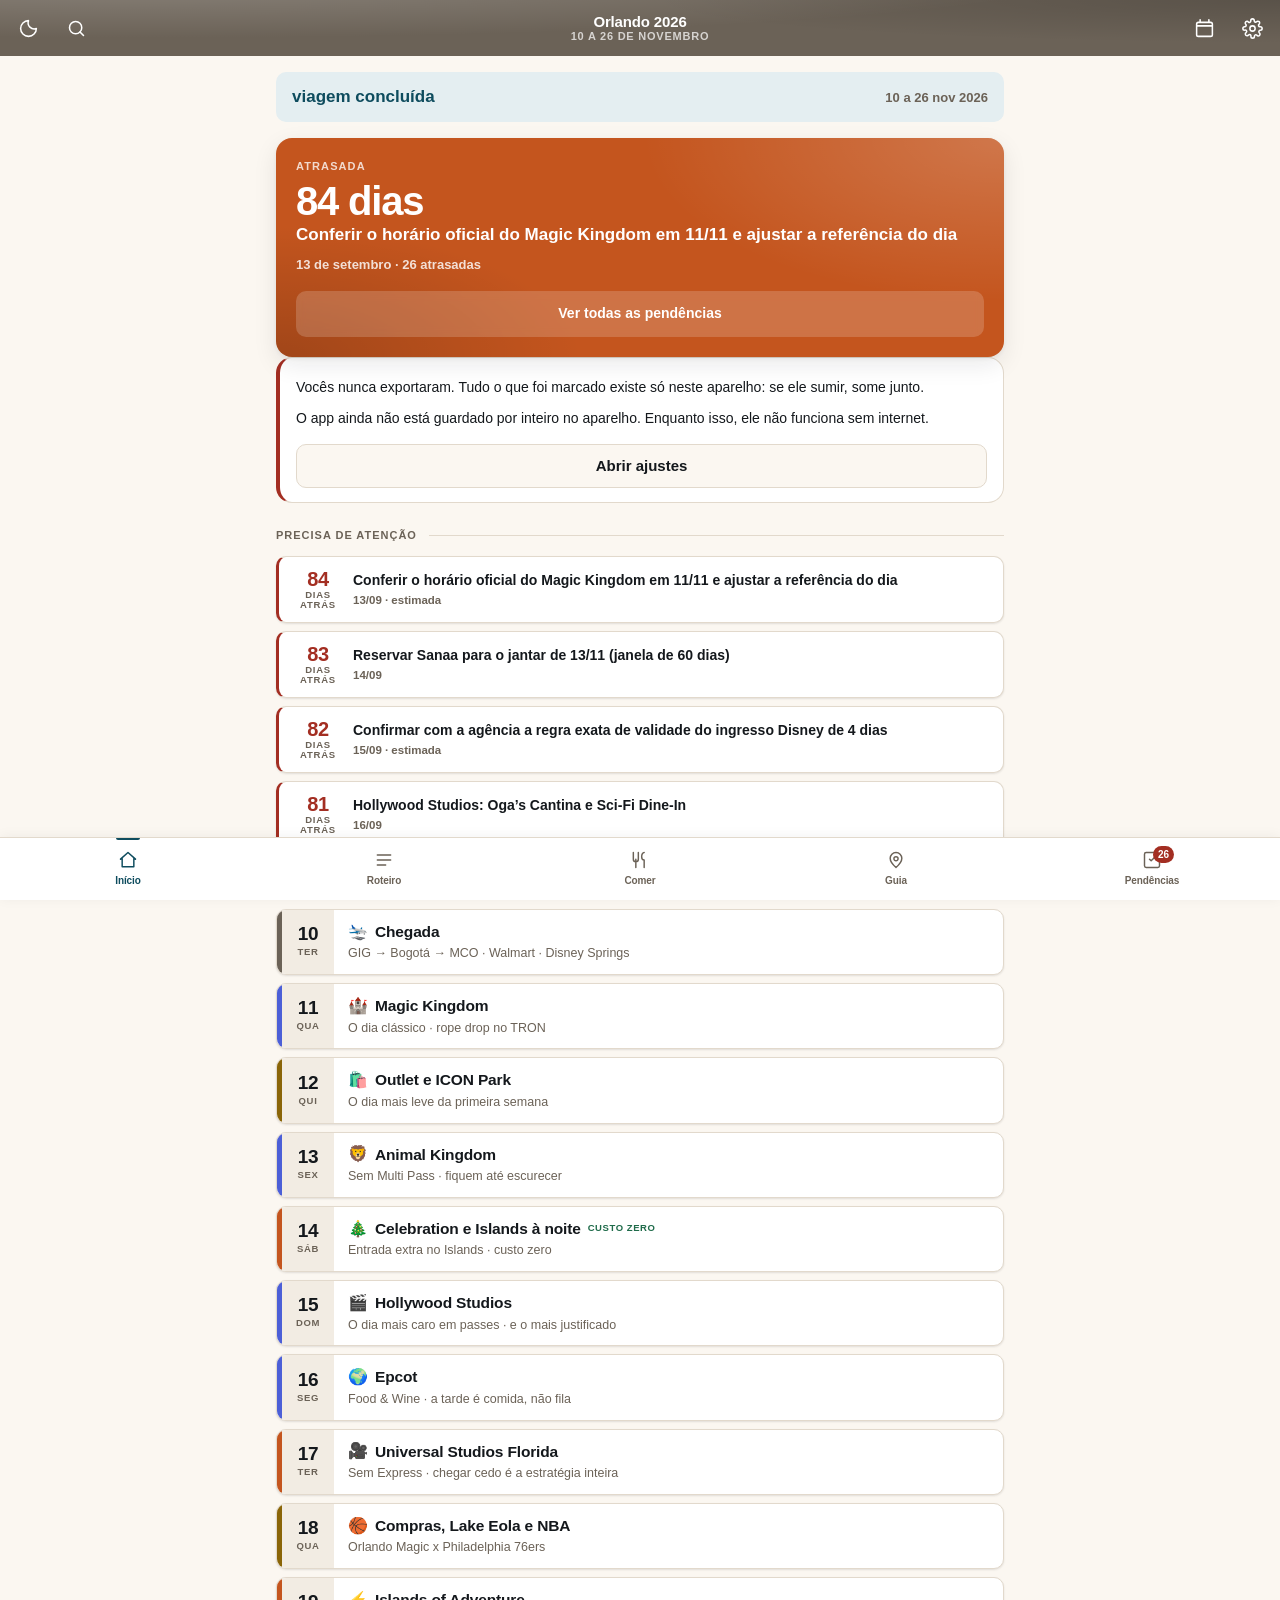
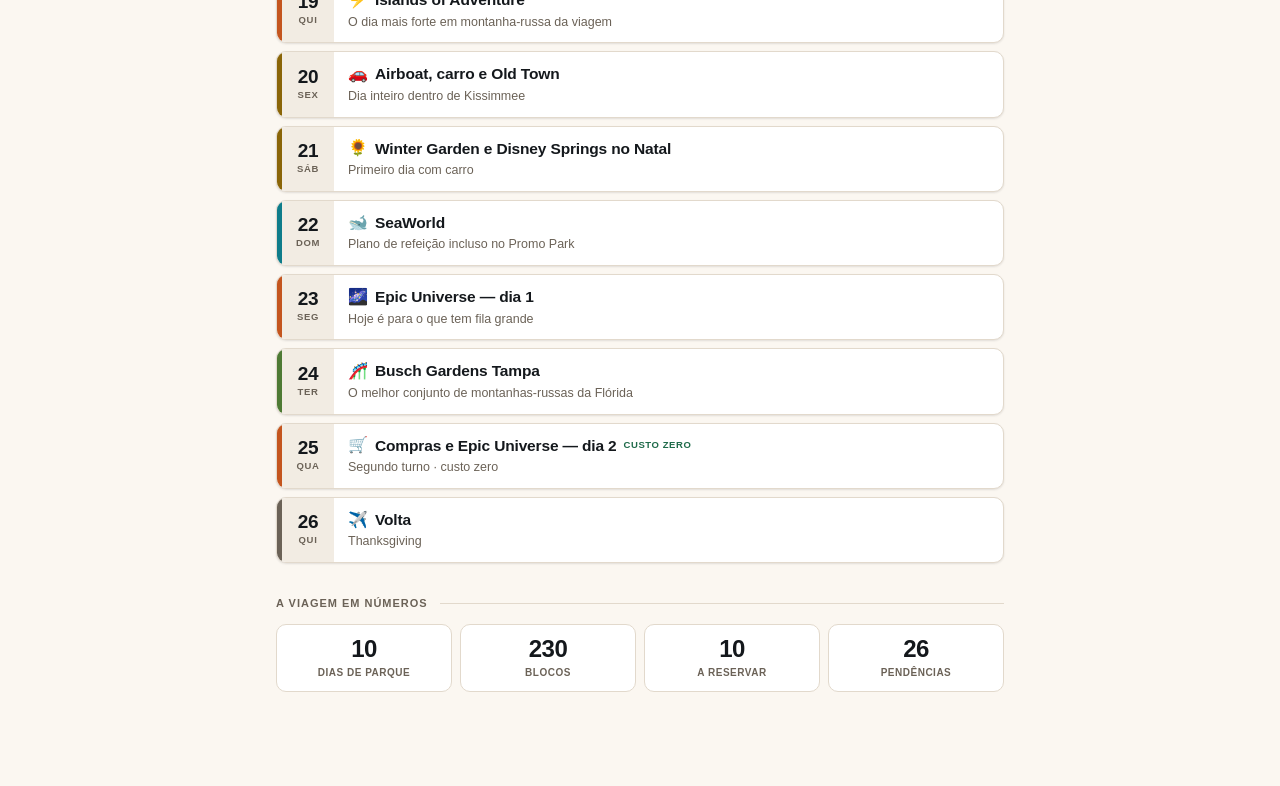
==== commit 3b49ec30: "Filtro de chuva, e o checador passa a pegar dado que ninguem le O flag `coberto` que entrou no commi" ====
--- a/index.html
+++ b/index.html
@@ -92,6 +92,10 @@
         <label class="chave">
           <input type="checkbox" id="chk-falta">
           <span>Só o que falta</span>
+        </label>
+        <label class="chave oculto" id="chave-chuva">
+          <input type="checkbox" id="chk-chuva">
+          <span>☔ Só o coberto</span>
         </label>
       </div>
     </div>
--- a/css/app.css
+++ b/css/app.css
@@ -714,6 +714,26 @@
   letter-spacing: .06em; font-weight: 800; }
 .parada.t-vazio .marcador { border-style: dashed; }
 
+/* pausa: parar de proposito. Cinza como o vazio, porque e da mesma familia —
+   nao e conquista, e manutencao. */
+.parada.t-pausa .cartao { background: var(--marca-fundo); }
+.parada.t-pausa .ct-titulo { font-size: 15px; }
+.parada.t-pausa .marcador { border-color: var(--marca); }
+.parada.t-pausa .marcador svg { stroke: var(--marca); }
+
+/* travessia entre areas, no conector */
+.conector-travessia { display: inline-flex; align-items: center; gap: 5px;
+  font-size: 11.5px; font-weight: 700; color: var(--texto-fraco);
+  white-space: nowrap; }
+.conector-travessia svg { width: 13px; height: 13px; fill: none;
+  stroke: currentColor; stroke-width: 1.8; stroke-linecap: round;
+  stroke-linejoin: round; flex: none; }
+
+/* o desfile corta o parque em dois */
+.ct-corte { margin-top: 9px; padding: 10px 12px; border-radius: var(--r-botao);
+  background: var(--alerta-fundo); color: var(--alerta); font-size: 13.5px;
+  font-weight: 650; line-height: 1.6; }
+
 /* conector entre paradas */
 .conector { position: relative; padding-left: 48px; min-height: 34px;
   display: flex; align-items: center; gap: 10px; flex-wrap: wrap; }
@@ -749,6 +769,38 @@
   color: #fff; background: var(--perigo); padding: 3px 8px; border-radius: 10px;
   font-variant-numeric: tabular-nums;
 }
+
+.selo-opcional { background: var(--fundo); color: var(--texto-fraco);
+  border: 1px dashed var(--borda); }
+
+/* estado da reserva dentro do bloco */
+.ct-reserva { display: flex; align-items: center; gap: 10px; flex-wrap: wrap;
+  width: 100%; margin-top: 9px; padding: 9px 12px; min-height: 40px;
+  border: 1px solid var(--borda); border-radius: var(--r-botao);
+  background: var(--fundo); font: inherit; text-align: left; cursor: pointer; }
+.ct-reserva-rot { font-size: 11px; font-weight: 800; letter-spacing: .06em;
+  text-transform: uppercase; white-space: nowrap; }
+.ct-reserva-num { font-size: 14px; font-weight: 750; margin-left: auto;
+  font-variant-numeric: tabular-nums; white-space: nowrap; }
+.ct-reserva-confirmado .ct-reserva-rot { color: var(--ok); }
+.ct-reserva-cancelado { border-color: var(--perigo); }
+.ct-reserva-cancelado .ct-reserva-rot { color: var(--perigo); }
+.ct-reserva-a-reservar { border-color: var(--acento); }
+.ct-reserva-a-reservar .ct-reserva-rot { color: var(--acento); }
+.ct-reserva-sem .ct-reserva-rot { color: var(--texto-fraco); }
+
+/* janela de retorno do Lightning Lane */
+.ct-janela { display: flex; align-items: center; gap: 8px; flex-wrap: wrap;
+  margin-top: 9px; padding: 7px 10px; border-radius: var(--r-botao);
+  background: var(--marca-fundo); }
+.ct-janela-rot { font-size: 10px; font-weight: 800; letter-spacing: .07em;
+  text-transform: uppercase; color: var(--marca); white-space: nowrap; }
+.ct-janela-hora { font-size: 13.5px; font-weight: 750; color: var(--marca);
+  font-variant-numeric: tabular-nums; white-space: nowrap; }
+.ct-janela-conta { font-size: 12px; font-weight: 750; color: var(--texto-fraco);
+  white-space: nowrap; margin-left: auto; }
+.ct-janela-fim { color: #fff; background: var(--perigo); padding: 3px 8px;
+  border-radius: 999px; }
 
 /* editor de hora de um bloco */
 .editor-hora { position: fixed; left: 12px; right: 12px; bottom: 84px; z-index: 60;
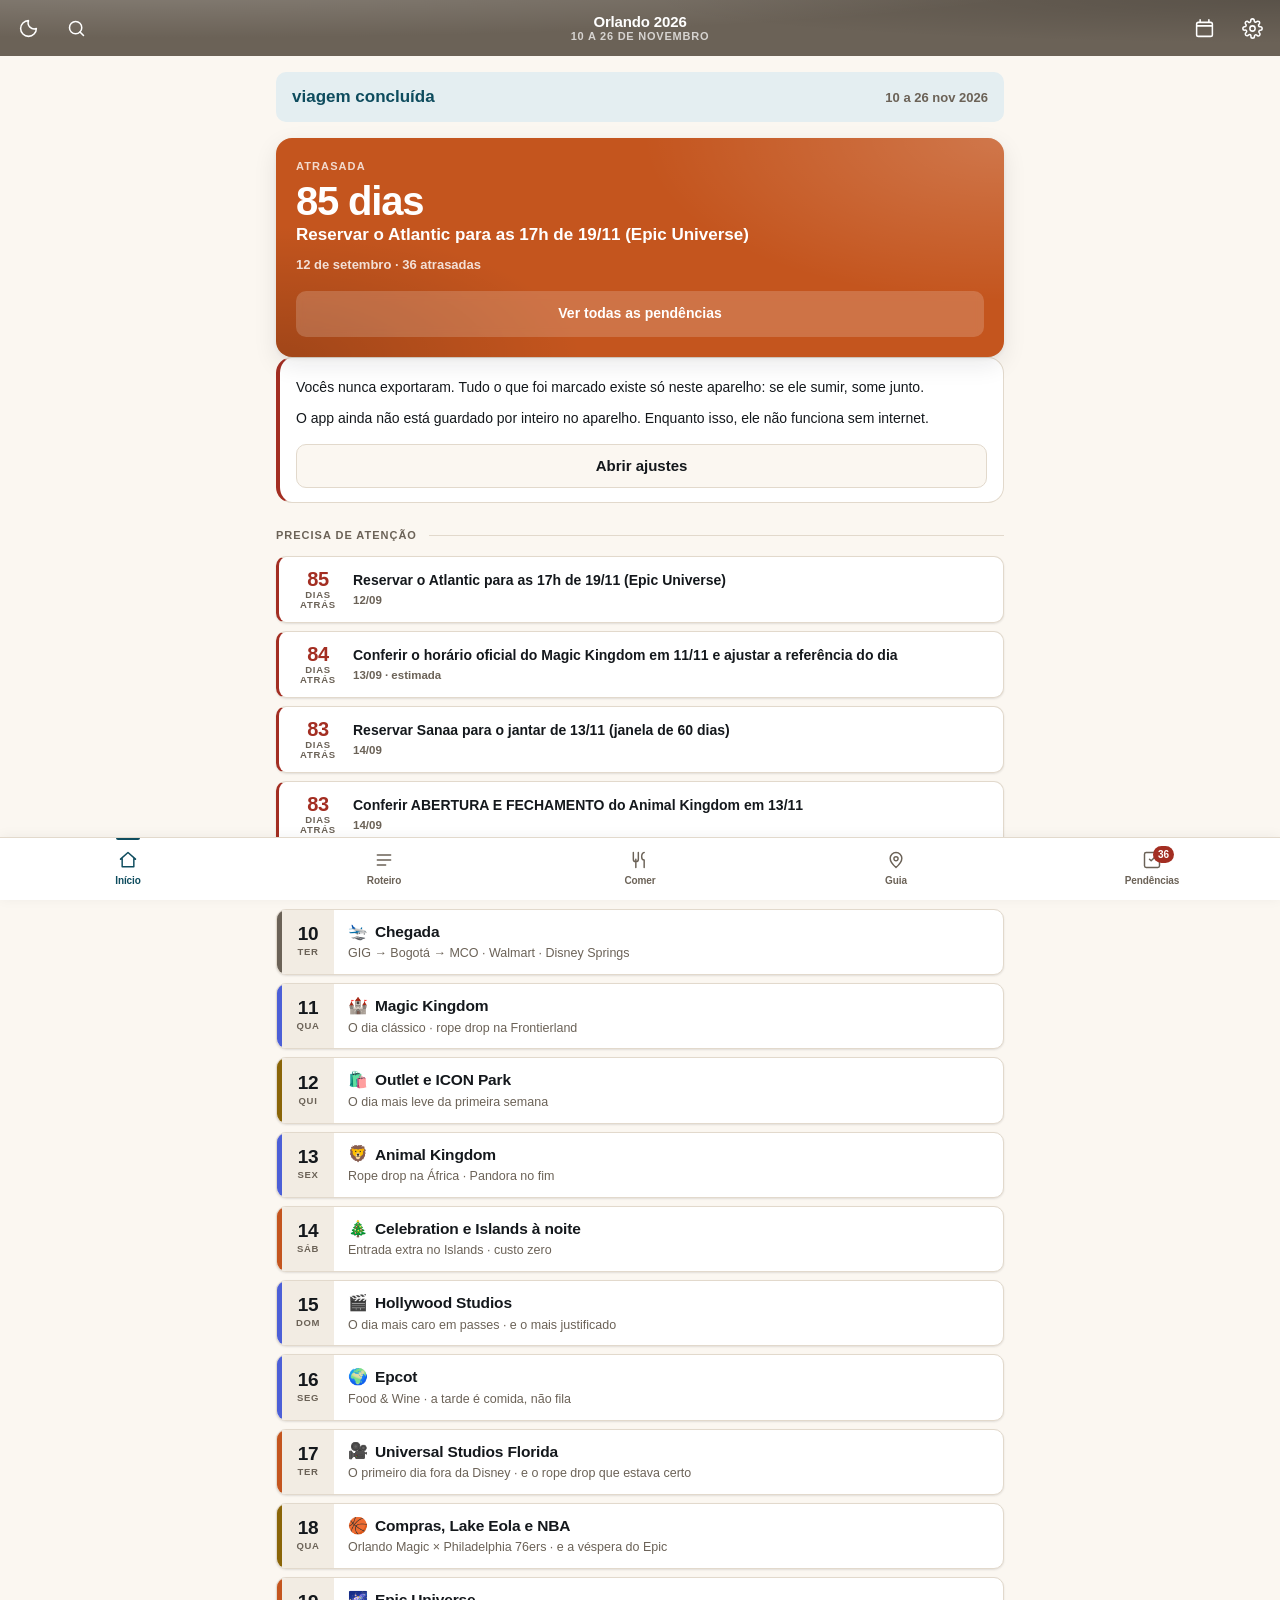
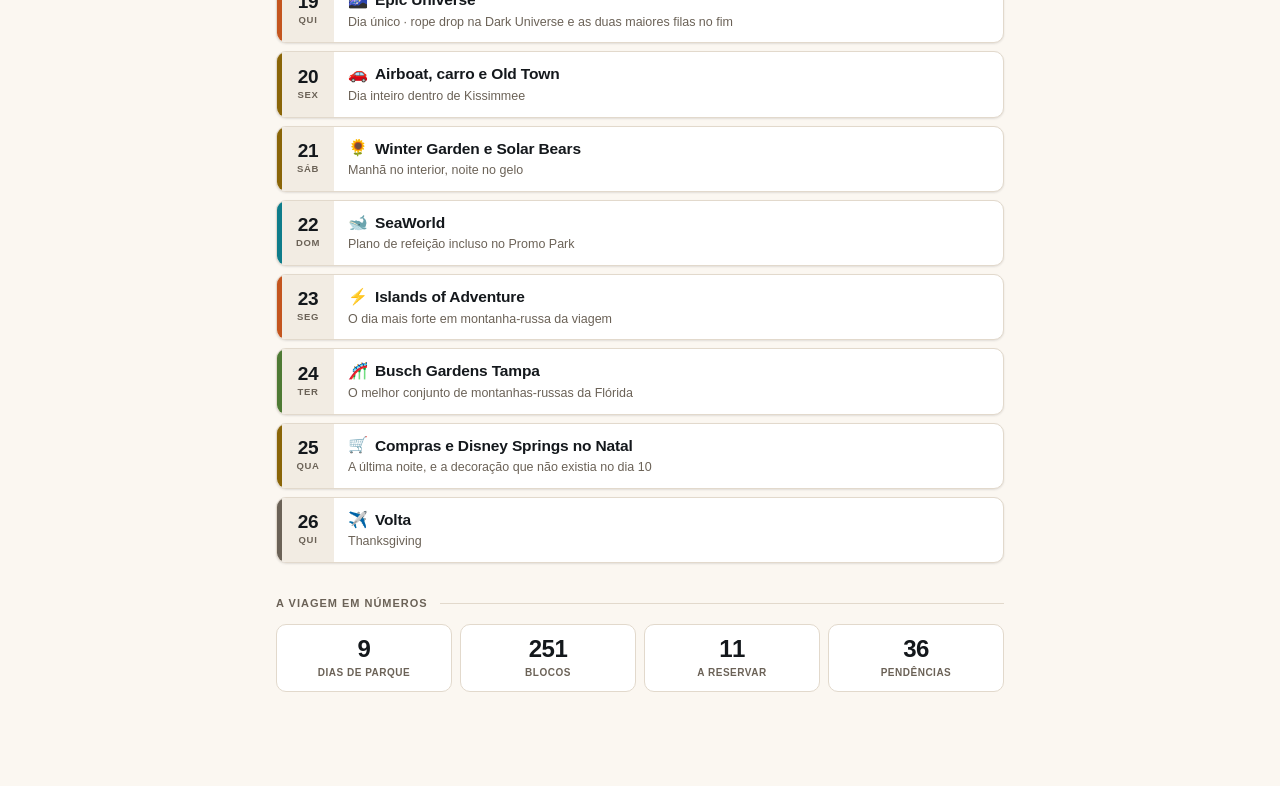
==== commit 1a1dc0cd: "Pacote Cowork: Walmart com marcas, single rider, 6 dicas e Guia como indice Dois arquivos do Claude " ====
--- a/index.html
+++ b/index.html
@@ -93,10 +93,6 @@
           <input type="checkbox" id="chk-falta">
           <span>Só o que falta</span>
         </label>
-        <label class="chave oculto" id="chave-chuva">
-          <input type="checkbox" id="chk-chuva">
-          <span>☔ Só o coberto</span>
-        </label>
       </div>
     </div>
   </section>
@@ -119,15 +115,31 @@
 <!-- ====================== GUIA ====================== -->
 <main class="tela oculto" id="tela-guia">
   <h1 class="tela-titulo">Guia</h1>
-  <p class="tela-sub">Dicas de campo e os endereços da viagem.</p>
-  <h2 class="secao-rotulo">Telefones</h2>
-  <div id="lista-contatos"></div>
-  <h2 class="secao-rotulo">Dicas</h2>
-  <div id="lista-dicas"></div>
-  <h2 class="secao-rotulo">Locais</h2>
-  <div class="aviso" id="aviso-coords"></div>
-  <div class="filtros-local" id="filtros-local"></div>
-  <div id="lista-locais"></div>
+  <p class="tela-sub">Tudo o que vale saber na viagem, pelo momento em que se usa.</p>
+  <input class="guia-filtro" id="guia-filtro" type="search" autocomplete="off"
+    placeholder="Filtrar: gorjeta, farmácia, Uber…" aria-label="Filtrar o Guia">
+  <p class="guia-vazio" id="guia-vazio" hidden>Nada no Guia com esse termo. A lupa do topo busca no roteiro inteiro.</p>
+
+  <section class="guia-secao">
+    <h2 class="secao-rotulo">Antes de viajar</h2>
+    <div id="guia-antes"></div>
+  </section>
+  <section class="guia-secao">
+    <h2 class="secao-rotulo">No dia a dia</h2>
+    <div id="guia-dia"></div>
+  </section>
+  <section class="guia-secao">
+    <h2 class="secao-rotulo">Quando der errado</h2>
+    <div id="guia-errado"></div>
+  </section>
+  <section class="guia-secao">
+    <h2 class="secao-rotulo">Referência · telefones</h2>
+    <div id="lista-contatos"></div>
+    <h2 class="secao-rotulo">Referência · locais</h2>
+    <div class="aviso" id="aviso-coords"></div>
+    <div class="filtros-local" id="filtros-local"></div>
+    <div id="lista-locais"></div>
+  </section>
 </main>
 
 <!-- ====================== PENDÊNCIAS ====================== -->
--- a/css/app.css
+++ b/css/app.css
@@ -241,6 +241,10 @@
 .selo-critico     { background: var(--perigo); color: #fff; }
 .selo-estimada    { background: var(--ouro-fundo); color: var(--ouro);
                     box-shadow: inset 0 0 0 1px currentColor; }
+/* fila alternativa: aparece como "ou single rider", ao lado da fila principal */
+.selo-single-rider { background: var(--superficie-2); color: var(--texto);
+                     box-shadow: inset 0 0 0 1px var(--borda-forte); }
+.ct-alt-nota { margin-top: 6px; font-size: 12.5px; line-height: 1.5; color: var(--texto-fraco); }
 
 /* ---------- progresso ---------- */
 .progresso { margin-top: 16px; padding-top: 16px; border-top: 1px solid var(--borda); }
@@ -788,6 +792,27 @@
 .ct-reserva-a-reservar { border-color: var(--acento); }
 .ct-reserva-a-reservar .ct-reserva-rot { color: var(--acento); }
 .ct-reserva-sem .ct-reserva-rot { color: var(--texto-fraco); }
+
+/* procedencia: verificado na web em / estimativa */
+.ct-pesquisa { display: flex; align-items: center; gap: 8px; flex-wrap: wrap;
+  margin-top: 9px; font-size: 11px; color: var(--texto-fraco); opacity: .8; }
+.ct-pesquisa-est { font-weight: 750; text-transform: uppercase; letter-spacing: .05em;
+  border: 1px dashed var(--borda); border-radius: 999px; padding: 1px 7px;
+  white-space: nowrap; opacity: 1; }
+.np-pesquisa { font-size: 11px; color: var(--texto-fraco); opacity: .8;
+  margin-top: 7px; }
+
+/* fila tipica do bloco */
+.ct-fila { display: flex; align-items: center; gap: 6px; flex-wrap: wrap;
+  margin-top: 9px; font-size: 12.5px; color: var(--texto-fraco); line-height: 1.5; }
+.ct-fila svg { width: 14px; height: 14px; fill: none; stroke: currentColor;
+  stroke-width: 1.9; stroke-linecap: round; stroke-linejoin: round; flex: none; }
+.ct-fila b { color: var(--texto); font-weight: 800; font-variant-numeric: tabular-nums; }
+.ct-fila-pico { white-space: nowrap; }
+.ct-fila-pico::before { content: "·"; margin-right: 6px; }
+.ct-fila-est { font-size: 10px; font-weight: 750; text-transform: uppercase;
+  letter-spacing: .05em; border: 1px dashed var(--borda); border-radius: 999px;
+  padding: 1px 7px; white-space: nowrap; }
 
 /* janela de retorno do Lightning Lane */
 .ct-janela { display: flex; align-items: center; gap: 8px; flex-wrap: wrap;
@@ -1088,6 +1113,20 @@
   margin-top: 16px; padding-top: 12px; border-top: 1px solid var(--borda);
   font-weight: 650; }
 
+/* Guia como índice: filtro no lugar, nota dos dias da dica, dica de hoje no dia */
+#tela-guia [hidden] { display: none !important; }
+.guia-item { scroll-margin-top: 80px; }
+.guia-filtro {
+  width: 100%; min-height: 46px; margin: 0 0 8px; padding: 0 14px;
+  border: 1px solid var(--borda-forte); border-radius: var(--r-botao);
+  background: var(--superficie); color: var(--texto); font: inherit; font-size: 16px;
+}
+.guia-vazio { font-size: 14px; color: var(--texto-fraco); margin: 16px 0 0; }
+.guia-nota { font-size: 13.5px; color: var(--texto-fraco); line-height: 1.6; margin: 12px 0 0; }
+.dica-dias { font-size: 11.5px; font-weight: 700; letter-spacing: .04em;
+  color: var(--texto-fraco); margin-bottom: 10px; }
+.dica-hoje { margin-top: 12px; }
+
 .filtros-local { display: flex; gap: 6px; overflow-x: auto; padding: 2px 0 16px;
   scrollbar-width: none; }
 .filtros-local::-webkit-scrollbar { display: none; }
@@ -1228,6 +1267,12 @@
 }
 .item-motivo { font-size: 12.5px; color: var(--texto-fraco); margin-top: 4px;
   line-height: 1.55; }
+/* seção da loja: a lista é a rota dentro do Walmart */
+.lista-secao { font-size: 11px; font-weight: 800; letter-spacing: .09em;
+  text-transform: uppercase; color: var(--texto-fraco); margin: 20px 0 4px; }
+.item-marca { font-size: 13.5px; font-weight: 650; color: var(--texto); margin-top: 3px;
+  line-height: 1.4; }
+.item-barato { font-size: 12.5px; color: var(--texto-fraco); margin-top: 2px; }
 
 /* ---------- não perca ---------- */
 .nao-perca { padding: 14px 0; border-bottom: 1px solid var(--borda); }
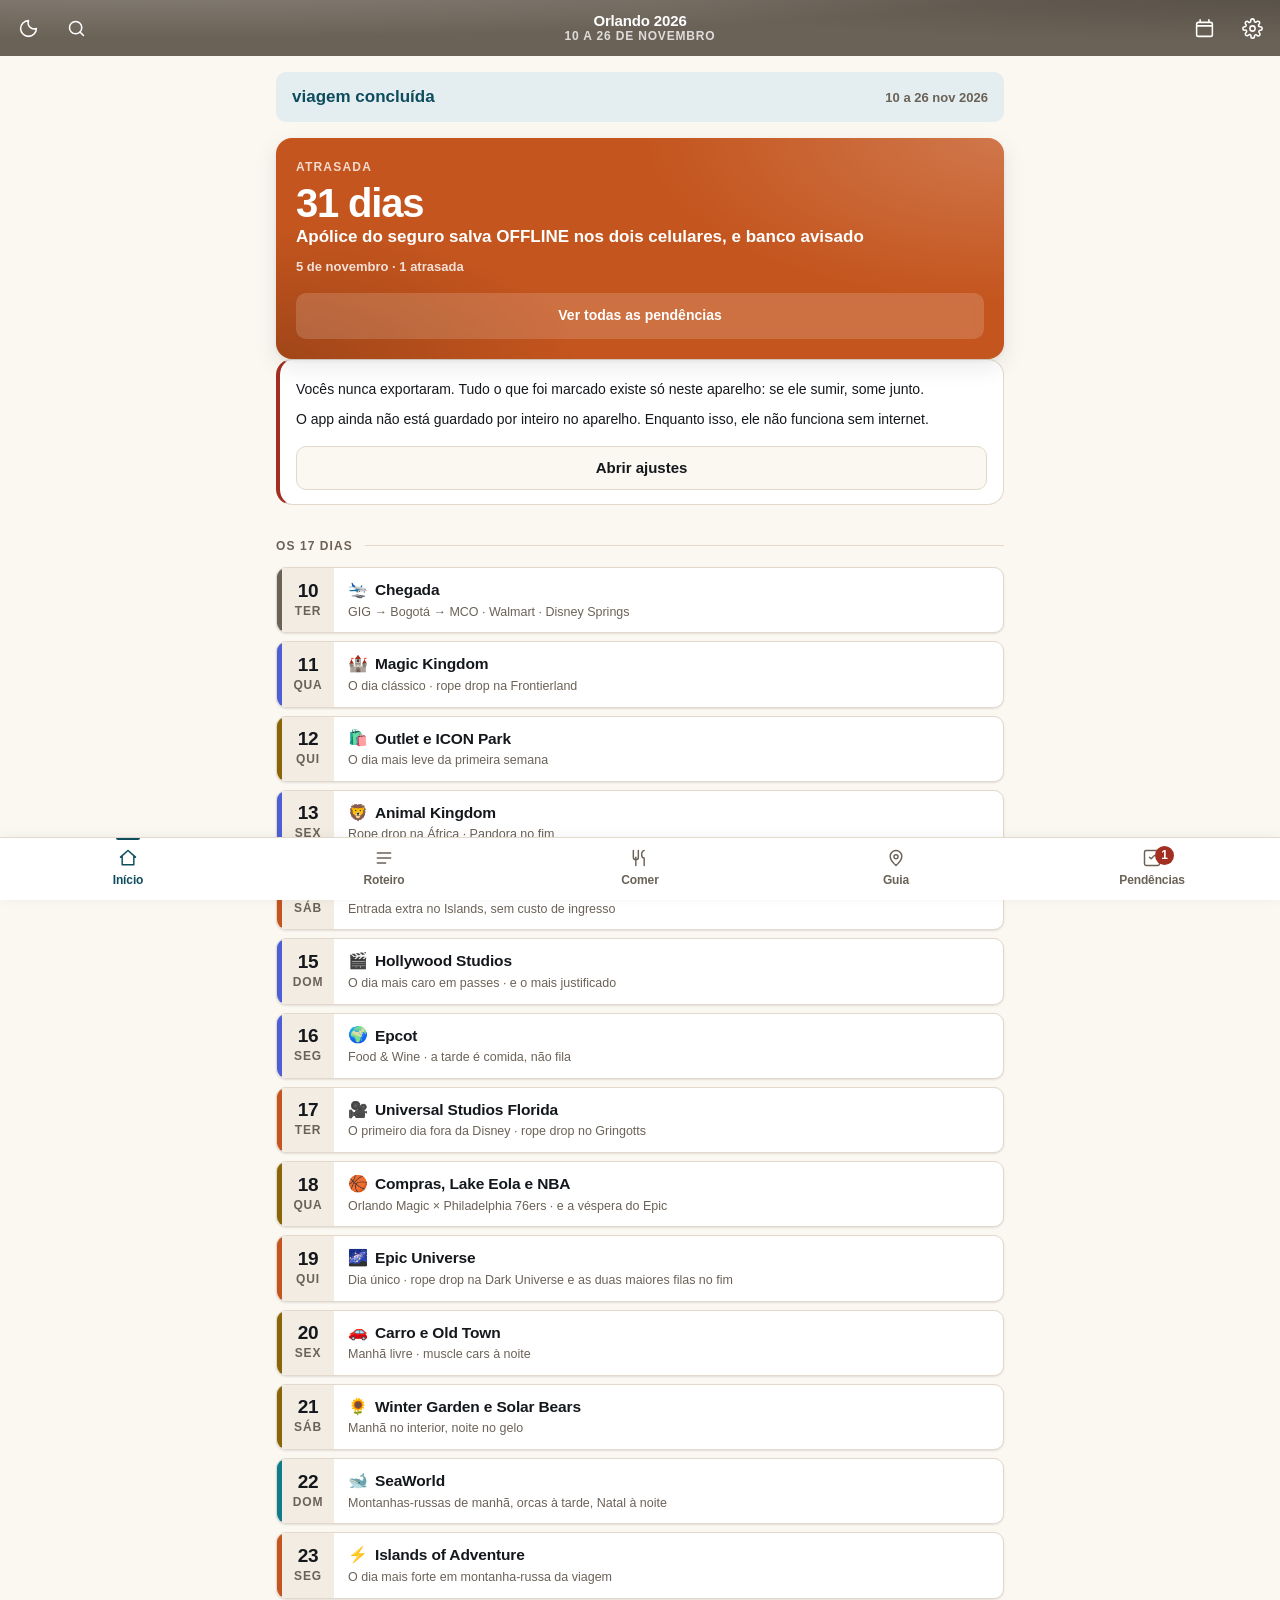
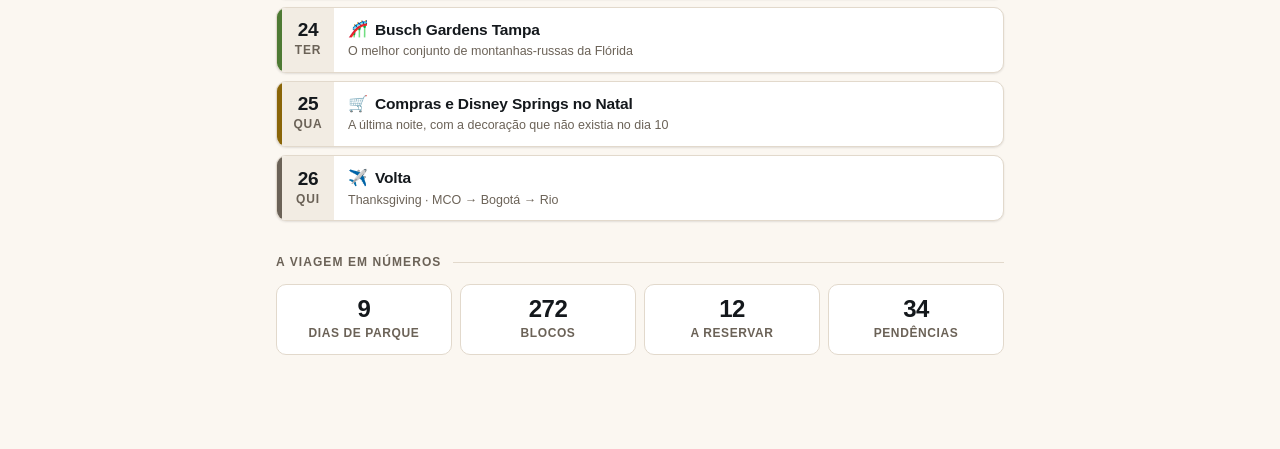
==== commit 0308b859: "Auditoria, etapa 6: navegação, busca, desfazer, ligar e fuso - A11: topo com o dia ("Dom 22 · SeaWor" ====
--- a/index.html
+++ b/index.html
@@ -102,6 +102,7 @@
   <ol class="linha-tempo" id="linha-tempo"></ol>
   <div id="ficha-dia"></div>
   <div id="fechamento-dia"></div>
+  <button class="voltar-hoje oculto" id="btn-voltar-hoje" type="button"></button>
 </main>
 
 <!-- ====================== RESTAURANTES ====================== -->
@@ -116,6 +117,7 @@
 <main class="tela oculto" id="tela-guia">
   <h1 class="tela-titulo">Guia</h1>
   <p class="tela-sub">Tudo o que vale saber na viagem, pelo momento em que se usa.</p>
+  <div class="ligar-rapido" id="guia-ligar"></div>
   <input class="guia-filtro" id="guia-filtro" type="search" autocomplete="off"
     placeholder="Filtrar: gorjeta, farmácia, Uber…" aria-label="Filtrar o Guia">
   <p class="guia-vazio" id="guia-vazio" hidden>Nada no Guia com esse termo. A lupa do topo busca no roteiro inteiro.</p>
@@ -130,6 +132,7 @@
   </section>
   <section class="guia-secao">
     <h2 class="secao-rotulo">Quando der errado</h2>
+    <div class="ligar-rapido" id="guia-ligar-errado"></div>
     <div id="guia-errado"></div>
   </section>
   <section class="guia-secao">
@@ -195,7 +198,7 @@
 </main>
 
 <!-- ====================== BUSCA ====================== -->
-<div class="busca-tela oculto" id="tela-busca">
+<div class="busca-tela oculto" id="tela-busca" role="dialog" aria-modal="true" aria-label="Buscar no roteiro">
   <div class="busca-topo">
     <input class="busca-campo" id="busca-campo" type="search" autocomplete="off"
       placeholder="Buscar atração, restaurante, local, dica…" aria-label="Buscar">
@@ -208,9 +211,9 @@
 
 <!-- ====================== MODAL IMPORTAR ====================== -->
 <div class="modal oculto" id="modal-importar">
-  <div class="modal-caixa">
+  <div class="modal-caixa" role="dialog" aria-modal="true" aria-labelledby="imp-titulo">
     <div class="modal-topo">
-      <strong>Importar do outro celular</strong>
+      <strong id="imp-titulo">Importar do outro celular</strong>
       <button class="btn-icone escuro" id="btn-imp-fechar" aria-label="Fechar">
         <svg viewBox="0 0 24 24" aria-hidden="true"><path d="M6 6l12 12M18 6L6 18"/></svg>
       </button>
@@ -222,7 +225,7 @@
         Escolher arquivo…
         <input type="file" id="imp-arquivo" accept="application/json,.json" hidden>
       </label>
-      <p class="imp-resultado" id="imp-resultado"></p>
+      <p class="imp-resultado" id="imp-resultado" role="status"></p>
     </div>
     <div class="modal-acoes">
       <button class="btn-secundario" id="btn-imp-substituir">Substituir tudo</button>
@@ -230,6 +233,8 @@
     </div>
   </div>
 </div>
+
+<div class="toast" id="toast" role="status" aria-live="polite"></div>
 
 <nav class="barra-inferior">
   <button class="aba ativa" data-tela="home">
--- a/css/app.css
+++ b/css/app.css
@@ -61,6 +61,18 @@
 
   --topo-h: 56px;
   --barra-h: 62px;
+
+  /* --- texto sobre cor: o par é conferido no checar.js, 4,5:1 nos dois temas --- */
+  --sobre-op:      #FFFFFF;
+  --sobre-perigo:  #FFFFFF;
+  --sobre-ok:      #FFFFFF;
+  --sobre-acento:  #14181C;   /* o coral é claro demais para branco: dava 3,8:1 */
+  --sobre-marca:   #FFFFFF;
+  --sobre-alerta:  #FFFFFF;
+  --acento-texto:  #A84A1B;   /* coral de texto: o #D2622F dava 3,8:1 no branco */
+
+  color-scheme: light;
+  accent-color: var(--marca);
 }
 
 /* modo escuro: manual e por sistema, mesmos valores */
@@ -79,6 +91,10 @@
   --sombra-1: 0 1px 2px rgba(0,0,0,.5);
   --sombra-2: 0 8px 28px rgba(0,0,0,.55);
   --fio-topo: inset 0 1px 0 rgba(255,255,255,.06);
+  --sobre-op:#12171C; --sobre-perigo:#12171C; --sobre-ok:#12171C;
+  --sobre-acento:#12171C; --sobre-marca:#12171C; --sobre-alerta:#12171C;
+  --acento-texto:#F09A6B;
+  color-scheme: dark;
 }
 @media (prefers-color-scheme: dark) {
   :root:not([data-tema="claro"]) {
@@ -96,6 +112,10 @@
     --sombra-1: 0 1px 2px rgba(0,0,0,.5);
     --sombra-2: 0 8px 28px rgba(0,0,0,.55);
     --fio-topo: inset 0 1px 0 rgba(255,255,255,.06);
+    --sobre-op:#12171C; --sobre-perigo:#12171C; --sobre-ok:#12171C;
+    --sobre-acento:#12171C; --sobre-marca:#12171C; --sobre-alerta:#12171C;
+    --acento-texto:#F09A6B;
+    color-scheme: dark;
   }
 }
 
@@ -130,12 +150,12 @@
 .t-corpo-g { font-size: 17px; font-weight: 600; line-height: 1.35; }
 .t-corpo   { font-size: 15px; line-height: 1.55; }
 .t-apoio   { font-size: 13px; line-height: 1.5; color: var(--texto-fraco); }
-.t-micro   { font-size: 11px; font-weight: 800; letter-spacing: .09em;
+.t-micro   { font-size: 12px; font-weight: 800; letter-spacing: .09em;
              text-transform: uppercase; }
 
 /* rótulo de seção: micro + fio, não "cinza menor" */
 .secao-rotulo {
-  font-size: 11px; font-weight: 800; letter-spacing: .09em; text-transform: uppercase;
+  font-size: 12px; font-weight: 800; letter-spacing: .09em; text-transform: uppercase;
   color: var(--texto-fraco); margin: 32px 0 12px;
   display: flex; align-items: center; gap: 12px;
 }
@@ -165,9 +185,9 @@
   align-items: center; gap: 4px; padding: 0 6px;
 }
 .topo-titulo { text-align: center; line-height: 1.15; overflow: hidden; }
-.topo-titulo strong { display: block; color: #fff; font-size: 15px; font-weight: 700;
+.topo-titulo strong { display: block; color: var(--sobre-op); font-size: 15px; font-weight: 700;
   letter-spacing: -.01em; white-space: nowrap; overflow: hidden; text-overflow: ellipsis; }
-.topo-titulo span { display: block; color: rgba(255,255,255,.72); font-size: 11px;
+.topo-titulo span { display: block; color: color-mix(in srgb, var(--sobre-op) 78%, transparent); font-size: 12px;
   font-weight: 700; letter-spacing: .07em; text-transform: uppercase; }
 
 .btn-icone {
@@ -175,9 +195,9 @@
   background: none; border: 0; border-radius: var(--r-botao); cursor: pointer; padding: 0;
   -webkit-tap-highlight-color: transparent;
 }
-.btn-icone svg { width: 21px; height: 21px; fill: none; stroke: #fff; stroke-width: 1.75;
+.btn-icone svg { width: 21px; height: 21px; fill: none; stroke: var(--sobre-op); stroke-width: 1.75;
   stroke-linecap: round; stroke-linejoin: round; }
-.btn-icone:active { background: rgba(255,255,255,.2); }
+.btn-icone:active { background: color-mix(in srgb, var(--sobre-op) 20%, transparent); }
 .btn-icone.escuro svg { stroke: var(--texto-fraco); }
 .btn-icone.escuro:active { background: var(--superficie-2); }
 
@@ -208,24 +228,27 @@
 /* ---------- avisos ---------- */
 .aviso {
   margin-top: 12px; padding: 12px 16px; border-radius: var(--r-botao); font-size: 14px;
-  line-height: 1.55; border-left: 3px solid var(--alerta);
+  line-height: 1.55; border-left: 4px solid var(--alerta);
   background: var(--alerta-fundo); color: var(--texto);
 }
 .aviso.bom    { border-left-color: var(--ok);     background: var(--ok-fundo); }
 .aviso.perigo { border-left-color: var(--perigo); background: var(--perigo-fundo); }
+.aviso.info   { border-left-color: var(--borda-forte); background: var(--superficie-2); }
 .aviso strong { display: block; margin-bottom: 4px; font-weight: 750; }
-.aviso .marca-pesquisa { font-size: 11px; opacity: .72; display: block; margin-top: 8px;
+.aviso .marca-pesquisa { font-size: 12px; opacity: .72; display: block; margin-top: 8px;
   font-weight: 700; letter-spacing: .04em; }
 
 /* ---------- selos ---------- */
 .selo {
-  font-size: 10.5px; font-weight: 800; letter-spacing: .06em; text-transform: uppercase;
+  font-size: 12px; font-weight: 800; letter-spacing: .06em; text-transform: uppercase;
   padding: 4px 7px; border-radius: var(--r-selo); white-space: nowrap; line-height: 1.3;
 }
 /* o selo de confirmar horario e um botao: precisa herdar a tipografia do selo
    e ganhar area de toque, senao vira um texto minusculo com cara de sistema. */
 button.selo { font-family: inherit; border: none; cursor: pointer; min-height: 32px;
-  display: inline-flex; align-items: center; }
+  display: inline-flex; align-items: center; position: relative; }
+/* área de toque de 44 px sem engordar o selo */
+button.selo::after { content: ''; position: absolute; left: 0; right: 0; top: -6px; bottom: -6px; }
 .selo-rope-drop   { background: #7A2E0E; color: #fff; }
 .selo-multi-pass  { background: #1A4F8A; color: #fff; }
 .selo-single-pass { background: #6A2585; color: #fff; }
@@ -238,7 +261,7 @@
                     box-shadow: inset 0 0 0 1px currentColor; }
 .selo-molha       { background: #0E5A72; color: #fff; }
 .selo-locker      { background: #6B3B06; color: #fff; }
-.selo-critico     { background: var(--perigo); color: #fff; }
+.selo-critico     { background: var(--texto); color: var(--fundo); }
 .selo-estimada    { background: var(--ouro-fundo); color: var(--ouro);
                     box-shadow: inset 0 0 0 1px currentColor; }
 /* fila alternativa: aparece como "ou single rider", ao lado da fila principal */
@@ -280,7 +303,7 @@
   position: relative; flex: 1; min-height: var(--barra-h); border: 0; background: none;
   cursor: pointer; display: flex; flex-direction: column; align-items: center;
   justify-content: center; gap: 3px; color: var(--texto-fraco); font: inherit;
-  font-size: 10px; font-weight: 700; letter-spacing: -.01em;
+  font-size: 12px; font-weight: 700; letter-spacing: -.01em;
   -webkit-tap-highlight-color: transparent;
 }
 .aba svg { width: 20px; height: 20px; fill: none; stroke: currentColor; stroke-width: 1.75;
@@ -292,8 +315,8 @@
 }
 .badge {
   position: absolute; top: 8px; right: calc(50% - 22px);
-  min-width: 17px; height: 17px; padding: 0 5px; border-radius: 9px;
-  background: var(--perigo); color: #fff; font-size: 10px; font-weight: 800;
+  min-width: 19px; height: 19px; padding: 0 5px; border-radius: 10px;
+  background: var(--perigo); color: var(--sobre-perigo); font-size: 12px; font-weight: 800;
   font-style: normal; display: grid; place-items: center;
 }
 
@@ -315,7 +338,7 @@
 .acao {
   position: relative; overflow: hidden;
   border-radius: var(--r-card); padding: 20px;
-  background: var(--op, var(--marca)); color: #fff;
+  background: var(--op, var(--marca)); color: var(--sobre-op);
   box-shadow: var(--sombra-2);
 }
 /* dois radial-gradients a 4% dão profundidade sem custar contraste */
@@ -327,7 +350,7 @@
 }
 .acao > * { position: relative; z-index: 1; }
 .acao-rot {
-  font-size: 11px; font-weight: 800; letter-spacing: .1em; text-transform: uppercase;
+  font-size: 12px; font-weight: 800; letter-spacing: .1em; text-transform: uppercase;
   opacity: .78; display: flex; align-items: center; gap: 6px;
 }
 .acao-prazo { font-size: 40px; font-weight: 800; letter-spacing: -.03em;
@@ -336,16 +359,21 @@
 .acao-meta { font-size: 13px; opacity: .82; margin-top: 8px; font-weight: 600; }
 .acao-botao {
   margin-top: 16px; width: 100%; min-height: 46px; border: 0; cursor: pointer;
-  border-radius: var(--r-botao); background: rgba(255,255,255,.18);
-  color: #fff; font: inherit; font-weight: 700; font-size: 14px;
+  border-radius: var(--r-botao); background: color-mix(in srgb, var(--sobre-op) 16%, transparent);
+  color: var(--sobre-op); font: inherit; font-weight: 700; font-size: 14px;
   backdrop-filter: blur(4px); -webkit-tap-highlight-color: transparent;
 }
-.acao-botao:active { background: rgba(255,255,255,.28); }
+.acao-botao:active { background: color-mix(in srgb, var(--sobre-op) 26%, transparent); }
 
 /* barra de progresso dentro do card de ação (durante a viagem) */
-.acao-prog { height: 6px; border-radius: 3px; background: rgba(255,255,255,.25);
+.acao-prog { height: 6px; border-radius: 3px;
+  background: color-mix(in srgb, var(--sobre-op) 25%, transparent);
   overflow: hidden; margin-top: 12px; }
-.acao-prog i { display: block; height: 100%; background: #fff; border-radius: 3px; }
+.acao-prog i { display: block; height: 100%; background: var(--sobre-op); border-radius: 3px; }
+/* durante a viagem: o que é agora e a próxima reserva */
+.acao-agora { font-size: 13.5px; font-weight: 700; margin-top: 10px; line-height: 1.4; }
+.acao-reserva { margin-top: 12px; padding-top: 10px; font-size: 13.5px; font-weight: 650;
+  line-height: 1.45; border-top: 1px solid color-mix(in srgb, var(--sobre-op) 25%, transparent); }
 
 /* PRÓXIMAS PENDÊNCIAS */
 .mini-pend {
@@ -361,14 +389,14 @@
 }
 .mini-pend-dias b { display: block; font-size: 20px; font-weight: 800;
   font-variant-numeric: tabular-nums; letter-spacing: -.02em; }
-.mini-pend-dias span { display: block; font-size: 9.5px; font-weight: 800;
+.mini-pend-dias span { display: block; font-size: 12px; font-weight: 800;
   letter-spacing: .08em; text-transform: uppercase; color: var(--texto-fraco); }
-.mini-pend.urgente .mini-pend-dias b { color: var(--acento); }
+.mini-pend.urgente .mini-pend-dias b { color: var(--acento-texto); }
 .mini-pend.atrasada { border-left: 3px solid var(--perigo); }
 .mini-pend.atrasada .mini-pend-dias b { color: var(--perigo); }
 .mini-pend-txt { flex: 1; min-width: 0; font-size: 14px; font-weight: 600;
   line-height: 1.4; }
-.mini-pend-data { font-size: 11.5px; color: var(--texto-fraco); font-weight: 700;
+.mini-pend-data { font-size: 12px; color: var(--texto-fraco); font-weight: 700;
   margin-top: 2px; }
 
 /* LISTA DOS 17 DIAS — vertical e legível, na cor da operadora */
@@ -389,7 +417,7 @@
 }
 .ld-data b { font-size: 19px; font-weight: 800; letter-spacing: -.02em;
   font-variant-numeric: tabular-nums; line-height: 1; }
-.ld-data span { font-size: 9.5px; font-weight: 800; letter-spacing: .07em;
+.ld-data span { font-size: 12px; font-weight: 800; letter-spacing: .07em;
   text-transform: uppercase; color: var(--texto-fraco); margin-top: 2px; }
 .ld-corpo { flex: 1; min-width: 0; padding: 12px 14px; display: flex;
   flex-direction: column; justify-content: center; gap: 4px; }
@@ -404,12 +432,12 @@
 .ld-prog i { display: block; height: 100%; background: var(--op); border-radius: 2px; }
 .ld-hoje {
   flex: 0 0 auto; white-space: nowrap;
-  font-size: 9.5px; font-weight: 800; letter-spacing: .08em; text-transform: uppercase;
+  font-size: 12px; font-weight: 800; letter-spacing: .08em; text-transform: uppercase;
   color: var(--op); background: var(--superficie-2); padding: 3px 6px;
   border-radius: var(--r-selo); margin-left: auto; flex: 0 0 auto;
 }
 .ld-zero {
-  font-size: 9.5px; font-weight: 800; letter-spacing: .06em; text-transform: uppercase;
+  font-size: 12px; font-weight: 800; letter-spacing: .06em; text-transform: uppercase;
   color: var(--ok); flex: 0 0 auto;
 }
 
@@ -422,7 +450,7 @@
 }
 .resumo-item b { display: block; font-size: 24px; font-weight: 800; letter-spacing: -.02em;
   font-variant-numeric: tabular-nums; line-height: 1; }
-.resumo-item span { display: block; font-size: 10px; font-weight: 700; letter-spacing: .05em;
+.resumo-item span { display: block; font-size: 12px; font-weight: 700; letter-spacing: .05em;
   text-transform: uppercase; color: var(--texto-fraco); margin-top: 5px; line-height: 1.3; }
 
 /* =============================================================================
@@ -445,7 +473,7 @@
 .busca-campo:focus { outline: 2px solid var(--marca); outline-offset: -2px; }
 .busca-corpo { flex: 1; overflow-y: auto; padding: 8px 16px 32px;
   -webkit-overflow-scrolling: touch; }
-.busca-grupo { font-size: 11px; font-weight: 800; letter-spacing: .09em;
+.busca-grupo { font-size: 12px; font-weight: 800; letter-spacing: .09em;
   text-transform: uppercase; color: var(--texto-fraco); margin: 20px 0 8px; }
 .busca-item {
   display: flex; align-items: flex-start; gap: 10px; width: 100%; text-align: left;
@@ -478,7 +506,7 @@
 .sync-linha { display: flex; flex-wrap: wrap; align-items: center; gap: 8px;
   padding-top: 12px; border-top: 1px solid var(--borda); }
 .sync-linha:first-of-type { padding-top: 0; border-top: 0; }
-.sync-rot { font-size: 11px; text-transform: uppercase; letter-spacing: .08em;
+.sync-rot { font-size: 12px; text-transform: uppercase; letter-spacing: .08em;
   font-weight: 800; color: var(--texto-fraco); flex: 0 0 72px; }
 .sync-botoes { display: flex; flex-wrap: wrap; gap: 8px; flex: 1; }
 .sync-botoes .btn-secundario { flex: 1; min-width: 88px; }
@@ -543,11 +571,11 @@
 }
 .pilula b { display: block; font-size: 17px; font-weight: 800; letter-spacing: -.02em;
   font-variant-numeric: tabular-nums; }
-.pilula span { display: block; font-size: 9px; font-weight: 800; letter-spacing: .07em;
+.pilula span { display: block; font-size: 12px; font-weight: 800; letter-spacing: .07em;
   color: var(--texto-fraco); text-transform: uppercase; }
-.pilula.ativa { background: var(--op-p); border-color: var(--op-p); color: #fff; }
-.pilula.ativa span { color: rgba(255,255,255,.82); }
-.pilula.ativa::before { background: rgba(255,255,255,.5); }
+.pilula.ativa { background: var(--op-p); border-color: var(--op-p); color: var(--sobre-op); }
+.pilula.ativa span { color: color-mix(in srgb, var(--sobre-op) 85%, transparent); }
+.pilula.ativa::before { background: color-mix(in srgb, var(--sobre-op) 50%, transparent); }
 
 /* cabeçalho do dia */
 .cabeca-dia {
@@ -575,7 +603,7 @@
 .selos-dia { display: flex; flex-wrap: wrap; gap: 6px; margin-top: 12px; }
 .selo-dia {
   flex: 0 0 auto; white-space: nowrap;
-  font-size: 10.5px; font-weight: 800; letter-spacing: .06em; text-transform: uppercase;
+  font-size: 12px; font-weight: 800; letter-spacing: .06em; text-transform: uppercase;
   padding: 4px 8px; border-radius: var(--r-selo);
   background: var(--superficie-2); color: var(--texto-fraco);
 }
@@ -593,12 +621,12 @@
 .btn-rota-dia svg { width: 17px; height: 17px; fill: none; stroke: currentColor;
   stroke-width: 1.75; stroke-linecap: round; stroke-linejoin: round; }
 .btn-rota-dia:active { background: color-mix(in srgb, var(--op) 12%, transparent); }
-.rota-nota { font-size: 11.5px; color: var(--texto-fraco); margin: 6px 0 0;
+.rota-nota { font-size: 12px; color: var(--texto-fraco); margin: 6px 0 0;
   text-align: center; }
 
 /* referência (horário de abertura) */
 .referencia { margin-top: 16px; padding-top: 16px; border-top: 1px solid var(--borda); }
-.referencia label { display: block; font-size: 11px; text-transform: uppercase;
+.referencia label { display: block; font-size: 12px; text-transform: uppercase;
   letter-spacing: .08em; font-weight: 800; color: var(--texto-fraco); margin-bottom: 8px; }
 .referencia-controle { display: flex; gap: 8px; }
 .referencia input[type=time] {
@@ -610,7 +638,7 @@
 .referencia input[type=time].editado { border-color: var(--acento); }
 .referencia-ajuda { font-size: 12.5px; color: var(--texto-fraco); margin: 10px 0 0;
   line-height: 1.55; }
-.referencia-ajuda.ativa { color: var(--acento); font-weight: 700; }
+.referencia-ajuda.ativa { color: var(--acento-texto); font-weight: 700; }
 
 /* =============================================================================
    TIMELINE — trilho na cor da operadora
@@ -645,8 +673,8 @@
 .parada.t-refeicao .marcador svg { stroke: var(--acento); }
 .parada.t-compras  .marcador { border-color: var(--ouro); }
 .parada.t-compras  .marcador svg { stroke: var(--ouro); }
-.parada.t-tarefa   .marcador { border-color: var(--perigo); }
-.parada.t-tarefa   .marcador svg { stroke: var(--perigo); }
+.parada.t-tarefa   .marcador { border-color: var(--marca); }
+.parada.t-tarefa   .marcador svg { stroke: var(--marca); }
 .parada.t-deslocamento .marcador { background: var(--superficie-2); }
 
 .cartao {
@@ -656,14 +684,14 @@
 .cartao-cabeca { display: flex; align-items: center; gap: 8px; margin-bottom: 6px; }
 .ct-hora { flex: 0 0 auto; white-space: nowrap; font-size: 18px; font-weight: 800; color: var(--op);
   font-variant-numeric: tabular-nums; letter-spacing: -.02em; }
-.ct-hora-antiga { flex: 0 0 auto; white-space: nowrap; font-size: 11.5px; font-weight: 700; color: var(--texto-fraco);
+.ct-hora-antiga { flex: 0 0 auto; white-space: nowrap; font-size: 12px; font-weight: 700; color: var(--texto-fraco);
   text-decoration: line-through; }
 .ct-pin { width: 6px; height: 6px; border-radius: 50%; background: var(--acento);
   flex: 0 0 auto; }
-.ct-dur { flex: 0 0 auto; white-space: nowrap; font-size: 11.5px; color: var(--texto-fraco); font-weight: 650; }
+.ct-dur { flex: 0 0 auto; white-space: nowrap; font-size: 12px; color: var(--texto-fraco); font-weight: 650; }
 
 .ct-check {
-  margin-left: auto; flex: 0 0 auto; width: 40px; height: 40px; border-radius: 12px;
+  margin-left: auto; flex: 0 0 auto; width: 48px; height: 48px; border-radius: 14px;
   cursor: pointer; border: 2px solid var(--borda); background: var(--fundo);
   display: grid; place-items: center; padding: 0;
   transition: transform .12s cubic-bezier(.34,1.56,.64,1), background .15s, border-color .15s;
@@ -674,26 +702,26 @@
   transition: opacity .15s; }
 .ct-check[aria-pressed="true"] { background: var(--ok); border-color: var(--ok);
   transform: scale(1.06); }
-.ct-check[aria-pressed="true"] svg { stroke: #fff; opacity: 1; }
+.ct-check[aria-pressed="true"] svg { stroke: var(--sobre-ok); opacity: 1; }
 .ct-check:active { transform: scale(.9); }
 
 .ct-titulo { font-size: 17px; font-weight: 680; line-height: 1.3; letter-spacing: -.01em; }
 .ct-desc { font-size: 14px; color: var(--texto-fraco); margin-top: 4px; line-height: 1.5; }
-.ct-area { font-size: 12px; color: var(--texto-fraco); margin-top: 6px;
+.ct-area { font-size: 14px; color: var(--texto-fraco); margin-top: 6px;
   display: flex; align-items: center; gap: 5px; font-weight: 650; }
 .ct-area svg { width: 12px; height: 12px; fill: none; stroke: currentColor;
   stroke-width: 2; stroke-linecap: round; stroke-linejoin: round; flex: 0 0 auto; }
 .ct-contexto { font-size: 13.5px; color: var(--texto-fraco); margin-top: 12px;
   padding-top: 12px; border-top: 1px solid var(--borda); line-height: 1.6; }
-.ct-nota { font-size: 13px; margin-top: 8px; color: var(--acento); font-weight: 700; }
-.ct-colisao { font-size: 12.5px; color: var(--perigo); font-weight: 700; margin-top: 8px;
+.ct-nota { font-size: 13px; margin-top: 8px; color: var(--acento-texto); font-weight: 700; }
+.ct-colisao { font-size: 14px; color: var(--perigo); font-weight: 700; margin-top: 8px;
   background: var(--perigo-fundo); padding: 8px 10px; border-radius: var(--r-botao); }
 .ct-selos { display: flex; flex-wrap: wrap; gap: 5px; margin-top: 10px; }
 
 /* atalho do Maps por atração */
 .ct-maps {
-  display: inline-flex; align-items: center; gap: 5px; min-height: 34px;
-  margin-top: 10px; padding: 0 11px; border-radius: 17px; cursor: pointer;
+  display: inline-flex; align-items: center; gap: 5px; min-height: 44px;
+  margin-top: 10px; padding: 0 12px; border-radius: 22px; cursor: pointer;
   text-decoration: none; border: 1px solid var(--borda); background: var(--fundo);
   color: var(--texto-fraco); font: inherit; font-size: 12px; font-weight: 700;
 }
@@ -701,8 +729,9 @@
   stroke-width: 2; stroke-linecap: round; stroke-linejoin: round; }
 .ct-maps:active { background: var(--superficie-2); }
 
-.parada.feita .cartao { opacity: .5; }
-.parada.feita .ct-titulo { text-decoration: line-through; }
+/* feito: sem opacidade, que derrubava o contraste para 2:1 — o cartão recua e o título risca */
+.parada.feita .cartao { background: var(--superficie-2); box-shadow: none; }
+.parada.feita .ct-titulo { text-decoration: line-through; color: var(--texto-fraco); }
 .parada.colide .cartao { border-color: var(--perigo); }
 
 /* VAZIO PROPOSITAL: passa a parecer ausência de propósito */
@@ -727,7 +756,7 @@
 
 /* travessia entre areas, no conector */
 .conector-travessia { display: inline-flex; align-items: center; gap: 5px;
-  font-size: 11.5px; font-weight: 700; color: var(--texto-fraco);
+  font-size: 12px; font-weight: 700; color: var(--texto-fraco);
   white-space: nowrap; }
 .conector-travessia svg { width: 13px; height: 13px; fill: none;
   stroke: currentColor; stroke-width: 1.8; stroke-linecap: round;
@@ -745,11 +774,11 @@
   content: ''; position: absolute; left: 17px; top: 0; bottom: 0;
   width: 2px; background: var(--borda);
 }
-.conector-tempo { font-size: 11.5px; font-weight: 700; color: var(--texto-fraco);
+.conector-tempo { font-size: 12px; font-weight: 700; color: var(--texto-fraco);
   background: var(--fundo); padding: 3px 0; }
 .btn-maps {
-  display: inline-flex; align-items: center; gap: 5px; min-height: 34px;
-  padding: 0 11px; border-radius: 17px; cursor: pointer; text-decoration: none;
+  display: inline-flex; align-items: center; gap: 5px; min-height: 44px;
+  padding: 0 12px; border-radius: 22px; cursor: pointer; text-decoration: none;
   border: 1px solid var(--borda); background: var(--superficie);
   color: var(--marca); font: inherit; font-size: 12px; font-weight: 700;
 }
@@ -765,12 +794,12 @@
 .agora::before {
   content: ''; position: absolute; left: 11px; top: 50%; transform: translateY(-50%);
   width: 14px; height: 14px; border-radius: 50%;
-  background: var(--perigo); box-shadow: 0 0 0 3px var(--fundo);
-}
-.agora-linha { flex: 1; height: 2px; background: var(--perigo); border-radius: 1px; }
+  background: var(--marca); box-shadow: 0 0 0 3px var(--fundo);
+}
+.agora-linha { flex: 1; height: 2px; background: var(--marca); border-radius: 1px; }
 .agora-rot {
-  font-size: 10.5px; font-weight: 800; letter-spacing: .08em; text-transform: uppercase;
-  color: #fff; background: var(--perigo); padding: 3px 8px; border-radius: 10px;
+  font-size: 12px; font-weight: 800; letter-spacing: .08em; text-transform: uppercase;
+  color: var(--sobre-marca); background: var(--marca); padding: 3px 8px; border-radius: 10px;
   font-variant-numeric: tabular-nums;
 }
 
@@ -779,10 +808,10 @@
 
 /* estado da reserva dentro do bloco */
 .ct-reserva { display: flex; align-items: center; gap: 10px; flex-wrap: wrap;
-  width: 100%; margin-top: 9px; padding: 9px 12px; min-height: 40px;
+  width: 100%; margin-top: 9px; padding: 9px 12px; min-height: 44px;
   border: 1px solid var(--borda); border-radius: var(--r-botao);
   background: var(--fundo); font: inherit; text-align: left; cursor: pointer; }
-.ct-reserva-rot { font-size: 11px; font-weight: 800; letter-spacing: .06em;
+.ct-reserva-rot { font-size: 12px; font-weight: 800; letter-spacing: .06em;
   text-transform: uppercase; white-space: nowrap; }
 .ct-reserva-num { font-size: 14px; font-weight: 750; margin-left: auto;
   font-variant-numeric: tabular-nums; white-space: nowrap; }
@@ -790,21 +819,21 @@
 .ct-reserva-cancelado { border-color: var(--perigo); }
 .ct-reserva-cancelado .ct-reserva-rot { color: var(--perigo); }
 .ct-reserva-a-reservar { border-color: var(--acento); }
-.ct-reserva-a-reservar .ct-reserva-rot { color: var(--acento); }
+.ct-reserva-a-reservar .ct-reserva-rot { color: var(--acento-texto); }
 .ct-reserva-sem .ct-reserva-rot { color: var(--texto-fraco); }
 
 /* procedencia: verificado na web em / estimativa */
 .ct-pesquisa { display: flex; align-items: center; gap: 8px; flex-wrap: wrap;
-  margin-top: 9px; font-size: 11px; color: var(--texto-fraco); opacity: .8; }
+  margin-top: 9px; font-size: 12px; color: var(--texto-fraco); opacity: .8; }
 .ct-pesquisa-est { font-weight: 750; text-transform: uppercase; letter-spacing: .05em;
   border: 1px dashed var(--borda); border-radius: 999px; padding: 1px 7px;
   white-space: nowrap; opacity: 1; }
-.np-pesquisa { font-size: 11px; color: var(--texto-fraco); opacity: .8;
+.np-pesquisa { font-size: 12px; color: var(--texto-fraco); opacity: .8;
   margin-top: 7px; }
 
 /* fila tipica do bloco */
 .ct-fila { display: flex; align-items: center; gap: 6px; flex-wrap: wrap;
-  margin-top: 9px; font-size: 12.5px; color: var(--texto-fraco); line-height: 1.5; }
+  margin-top: 9px; font-size: 14px; color: var(--texto-fraco); line-height: 1.5; }
 .ct-fila svg { width: 14px; height: 14px; fill: none; stroke: currentColor;
   stroke-width: 1.9; stroke-linecap: round; stroke-linejoin: round; flex: none; }
 .ct-fila b { color: var(--texto); font-weight: 800; font-variant-numeric: tabular-nums; }
@@ -818,17 +847,18 @@
 .ct-janela { display: flex; align-items: center; gap: 8px; flex-wrap: wrap;
   margin-top: 9px; padding: 7px 10px; border-radius: var(--r-botao);
   background: var(--marca-fundo); }
-.ct-janela-rot { font-size: 10px; font-weight: 800; letter-spacing: .07em;
+.ct-janela-rot { font-size: 12px; font-weight: 800; letter-spacing: .07em;
   text-transform: uppercase; color: var(--marca); white-space: nowrap; }
 .ct-janela-hora { font-size: 13.5px; font-weight: 750; color: var(--marca);
   font-variant-numeric: tabular-nums; white-space: nowrap; }
 .ct-janela-conta { font-size: 12px; font-weight: 750; color: var(--texto-fraco);
   white-space: nowrap; margin-left: auto; }
-.ct-janela-fim { color: #fff; background: var(--perigo); padding: 3px 8px;
+.ct-janela-fim { color: var(--sobre-perigo); background: var(--perigo); padding: 3px 8px;
   border-radius: 999px; }
 
 /* editor de hora de um bloco */
-.editor-hora { position: fixed; left: 12px; right: 12px; bottom: 84px; z-index: 60;
+.editor-hora { position: fixed; left: 12px; right: 12px; z-index: 60;
+  bottom: calc(var(--barra-h) + env(safe-area-inset-bottom, 0px) + 12px);
   border: 1px solid var(--borda); border-radius: var(--r-card);
   background: var(--superficie); padding: 16px; box-shadow: 0 12px 32px rgba(0,0,0,.22); }
 .editor-rot { font-size: 14px; font-weight: 700; line-height: 1.4; margin-bottom: 11px; }
@@ -838,8 +868,12 @@
   font-variant-numeric: tabular-nums; }
 .editor-botoes { display: flex; gap: 9px; margin-top: 12px; }
 .editor-ok { flex: 1 1 auto; min-height: 46px; border: none; border-radius: var(--r-botao);
-  background: var(--acento); color: #fff; font: inherit; font-weight: 700;
+  background: var(--acento); color: var(--sobre-acento); font: inherit; font-weight: 700;
   font-size: 15px; cursor: pointer; }
+.editor-ok:disabled { opacity: .45; cursor: default; }
+.editor-previsto { font-size: 12.5px; color: var(--texto-fraco); margin: -4px 0 10px; }
+.editor-voltar { margin-top: 10px; width: 100%; min-height: 44px; border: 0; background: none;
+  color: var(--marca); font: inherit; font-size: 14px; font-weight: 700; cursor: pointer; }
 .editor-limpar { flex: 1 1 auto; min-height: 46px; border: 1px solid var(--borda);
   border-radius: var(--r-botao); background: var(--fundo); color: var(--texto-fraco);
   font: inherit; font-weight: 650; font-size: 14px; cursor: pointer; }
@@ -858,16 +892,16 @@
 .vence { border: 1px solid var(--acento); border-left: 4px solid var(--acento);
   border-radius: var(--r-card); background: var(--superficie); padding: 14px 16px;
   margin-bottom: 12px; }
-.vence-rot { font-size: 11.5px; font-weight: 800; letter-spacing: .08em;
-  text-transform: uppercase; color: var(--acento); margin-bottom: 9px; }
+.vence-rot { font-size: 12px; font-weight: 800; letter-spacing: .08em;
+  text-transform: uppercase; color: var(--acento-texto); margin-bottom: 9px; }
 .vence-item { display: flex; gap: 10px; align-items: baseline; font-size: 14.5px;
   line-height: 1.5; padding: 5px 0; }
 .vence-critico { font-weight: 700; }
 .vence-hora { white-space: nowrap; font-weight: 800; font-variant-numeric: tabular-nums;
-  color: var(--acento); font-size: 13px; }
+  color: var(--acento-texto); font-size: 13px; }
 .vence-texto { flex: 1 1 auto; min-width: 0; }
 .vence-btn { margin-top: 11px; width: 100%; min-height: 44px; border: none;
-  border-radius: var(--r-botao); background: var(--acento); color: #fff;
+  border-radius: var(--r-botao); background: var(--acento); color: var(--sobre-acento);
   font: inherit; font-size: 15px; font-weight: 700; cursor: pointer; }
 
 /* telefones do Guia */
@@ -889,7 +923,7 @@
   padding: 5px 11px; }
 .contato-quando { font-size: 14px; line-height: 1.6; color: var(--texto-fraco);
   margin-top: 9px; white-space: pre-line; }
-.contato-fonte { font-size: 11.5px; color: var(--texto-fraco); opacity: .8;
+.contato-fonte { font-size: 12px; color: var(--texto-fraco); opacity: .8;
   margin-top: 7px; }
 
 /* =============================================================================
@@ -920,7 +954,7 @@
 .passe { border-top: 1px solid var(--borda); padding-top: 16px; margin-top: 16px; }
 .passe.primeiro { border-top: 0; padding-top: 0; margin-top: 0; }
 .passe-nome {
-  font-size: 10.5px; font-weight: 800; letter-spacing: .08em; text-transform: uppercase;
+  font-size: 12px; font-weight: 800; letter-spacing: .08em; text-transform: uppercase;
   color: #fff; padding: 5px 9px; border-radius: var(--r-selo); display: inline-block;
 }
 .passe-nome.multi  { background: #1A4F8A; }
@@ -940,7 +974,7 @@
   font-weight: 700;
 }
 .lista-atracoes .rotulo-lista {
-  font-size: 10.5px; font-weight: 800; letter-spacing: .08em; text-transform: uppercase;
+  font-size: 12px; font-weight: 800; letter-spacing: .08em; text-transform: uppercase;
   color: var(--texto-fraco); padding: 12px 0 4px; border-bottom: 0;
 }
 .lista-atracoes .rotulo-lista:first-child { padding-top: 0; }
@@ -949,7 +983,7 @@
 .plano-b {
   margin-top: 12px; padding: 12px 14px; border-radius: var(--r-botao);
   background: var(--alerta-fundo); font-size: 13.5px; line-height: 1.55;
-  border-left: 3px solid var(--alerta);
+  border-left: 4px solid var(--alerta);
 }
 .custo-passe { margin-top: 16px; font-size: 14px; color: var(--texto-fraco); }
 .custo-passe b { color: var(--texto); font-size: 20px; font-weight: 800;
@@ -960,7 +994,7 @@
 .renuncia-grupo { margin-top: 20px; }
 .renuncia-grupo.primeiro { margin-top: 0; }
 .renuncia-grupo h4 {
-  font-size: 10.5px; text-transform: uppercase; letter-spacing: .08em;
+  font-size: 12px; text-transform: uppercase; letter-spacing: .08em;
   color: var(--texto-fraco); margin: 0 0 8px; font-weight: 800;
 }
 .renuncia-lista { display: flex; flex-wrap: wrap; gap: 6px; }
@@ -996,7 +1030,7 @@
 }
 .janela-cartao.passou { opacity: .5; border-left-color: var(--borda); }
 .janela-cartao.hoje { border-left-color: var(--perigo); background: var(--perigo-fundo); }
-.janela-data { font-size: 12.5px; font-weight: 800; color: var(--acento);
+.janela-data { font-size: 12.5px; font-weight: 800; color: var(--acento-texto);
   letter-spacing: .03em; }
 .janela-cartao.hoje .janela-data { color: var(--perigo); }
 .janela-quais { font-size: 14.5px; margin-top: 4px; font-weight: 600; }
@@ -1004,7 +1038,7 @@
   font-weight: 650; }
 
 .rest-dia {
-  font-size: 11px; font-weight: 800; letter-spacing: .09em; text-transform: uppercase;
+  font-size: 12px; font-weight: 800; letter-spacing: .09em; text-transform: uppercase;
   color: var(--texto-fraco); margin: 24px 0 10px;
   display: flex; align-items: center; gap: 12px;
 }
@@ -1031,14 +1065,14 @@
   -webkit-tap-highlight-color: transparent;
 }
 .pill-status:active { transform: scale(.97); }
-.pill-status[aria-pressed="true"] { color: #fff; border-color: transparent; }
-.pill-status[aria-pressed="true"][data-s="a-reservar"] { background: var(--alerta); color: #21170A; }
-.pill-status[aria-pressed="true"][data-s="reservado"]  { background: var(--marca-clara); color: #fff; }
-.pill-status[aria-pressed="true"][data-s="confirmado"] { background: var(--ok); color: #fff; }
-.pill-status[aria-pressed="true"][data-s="cancelado"]  { background: var(--perigo); color: #fff; }
+.pill-status[aria-pressed="true"] { color: var(--sobre-marca); border-color: transparent; }
+.pill-status[aria-pressed="true"][data-s="a-reservar"] { background: var(--alerta); color: var(--sobre-alerta); }
+.pill-status[aria-pressed="true"][data-s="reservado"]  { background: var(--marca-clara); color: var(--sobre-marca); }
+.pill-status[aria-pressed="true"][data-s="confirmado"] { background: var(--ok); color: var(--sobre-ok); }
+.pill-status[aria-pressed="true"][data-s="cancelado"]  { background: var(--perigo); color: var(--sobre-perigo); }
 
 .rest-conf { margin-top: 12px; }
-.rest-conf label { font-size: 10.5px; text-transform: uppercase; letter-spacing: .08em;
+.rest-conf label { font-size: 12px; text-transform: uppercase; letter-spacing: .08em;
   color: var(--texto-fraco); display: block; margin-bottom: 6px; font-weight: 800; }
 .rest-conf input {
   width: 100%; min-height: 48px; padding: 0 14px; font: inherit; font-size: 16px;
@@ -1048,7 +1082,7 @@
 .rest.sem-reserva { opacity: .84; box-shadow: none; }
 .tag-balcao {
   flex: 0 0 auto; white-space: nowrap;
-  font-size: 10px; font-weight: 800; letter-spacing: .06em; text-transform: uppercase;
+  font-size: 12px; font-weight: 800; letter-spacing: .06em; text-transform: uppercase;
   padding: 4px 8px; border-radius: var(--r-selo); background: var(--superficie-2);
   color: var(--texto-fraco); margin-left: auto; flex: 0 0 auto;
 }
@@ -1057,7 +1091,7 @@
    PENDÊNCIAS
    ========================================================================== */
 .pend-mes {
-  font-size: 11px; font-weight: 800; letter-spacing: .09em; text-transform: uppercase;
+  font-size: 12px; font-weight: 800; letter-spacing: .09em; text-transform: uppercase;
   color: var(--texto-fraco); margin: 24px 0 10px;
   display: flex; align-items: center; gap: 12px;
 }
@@ -1072,7 +1106,7 @@
 .pend.feita { opacity: .48; box-shadow: none; }
 .pend.feita .pend-texto { text-decoration: line-through; }
 .pend-corpo { flex: 1; min-width: 0; }
-.pend-quando { font-size: 11.5px; font-weight: 800; color: var(--acento);
+.pend-quando { font-size: 12px; font-weight: 800; color: var(--texto-fraco);
   text-transform: uppercase; letter-spacing: .05em; display: flex;
   align-items: center; gap: 8px; flex-wrap: wrap; }
 .pend.atrasada .pend-quando { color: var(--perigo); }
@@ -1085,13 +1119,13 @@
   font-style: italic; }
 .pend-selos { display: flex; flex-wrap: wrap; gap: 5px; margin-top: 10px; }
 .pend-data-edit {
-  min-height: 36px; padding: 0 8px; font: inherit; font-size: 13px; font-weight: 700;
+  min-height: 44px; padding: 0 8px; font: inherit; font-size: 13px; font-weight: 700;
   border: 1px solid var(--borda); border-radius: var(--r-selo);
   background: var(--fundo); color: var(--texto); margin-top: 8px;
   font-variant-numeric: tabular-nums;
 }
 .bl-check {
-  flex: 0 0 auto; width: 40px; height: 40px; border-radius: 12px; cursor: pointer;
+  flex: 0 0 auto; width: 48px; height: 48px; border-radius: 14px; cursor: pointer;
   border: 2px solid var(--borda); background: var(--fundo);
   display: grid; place-items: center; padding: 0;
   transition: transform .12s cubic-bezier(.34,1.56,.64,1), background .15s;
@@ -1100,7 +1134,7 @@
 .bl-check svg { width: 20px; height: 20px; fill: none; stroke: var(--texto-fraco);
   stroke-width: 3; stroke-linecap: round; stroke-linejoin: round; opacity: .3; }
 .bl-check[aria-pressed="true"] { background: var(--ok); border-color: var(--ok); }
-.bl-check[aria-pressed="true"] svg { stroke: #fff; opacity: 1; }
+.bl-check[aria-pressed="true"] svg { stroke: var(--sobre-ok); opacity: 1; }
 .bl-check:active { transform: scale(.9); }
 
 /* =============================================================================
@@ -1109,7 +1143,7 @@
 .dica > summary { align-items: flex-start; line-height: 1.35; }
 .dica-corpo { white-space: pre-line; font-size: 14.5px; line-height: 1.65;
   color: var(--texto-fraco); }
-.dica-fonte { font-size: 11.5px; color: var(--texto-fraco); opacity: .8;
+.dica-fonte { font-size: 12px; color: var(--texto-fraco); opacity: .8;
   margin-top: 16px; padding-top: 12px; border-top: 1px solid var(--borda);
   font-weight: 650; }
 
@@ -1123,7 +1157,7 @@
 }
 .guia-vazio { font-size: 14px; color: var(--texto-fraco); margin: 16px 0 0; }
 .guia-nota { font-size: 13.5px; color: var(--texto-fraco); line-height: 1.6; margin: 12px 0 0; }
-.dica-dias { font-size: 11.5px; font-weight: 700; letter-spacing: .04em;
+.dica-dias { font-size: 12px; font-weight: 700; letter-spacing: .04em;
   color: var(--texto-fraco); margin-bottom: 10px; }
 .dica-hoje { margin-top: 12px; }
 
@@ -1131,7 +1165,7 @@
   scrollbar-width: none; }
 .filtros-local::-webkit-scrollbar { display: none; }
 .filtro {
-  flex: 0 0 auto; min-height: 40px; padding: 0 14px; border-radius: 20px;
+  flex: 0 0 auto; min-height: 44px; padding: 0 14px; border-radius: 22px;
   border: 1px solid var(--borda); background: var(--superficie); color: var(--texto-fraco);
   font: inherit; font-size: 13px; font-weight: 700; cursor: pointer;
   -webkit-tap-highlight-color: transparent;
@@ -1154,7 +1188,7 @@
 .local.t-parque .local-icone { background: var(--marca); }
 .local.t-parque .local-icone svg { stroke: var(--fundo); }
 .local.t-hotel .local-icone { background: var(--ok); }
-.local.t-hotel .local-icone svg { stroke: #fff; }
+.local.t-hotel .local-icone svg { stroke: var(--sobre-ok); }
 
 .local-nome { font-size: 16px; font-weight: 700; line-height: 1.3; letter-spacing: -.01em; }
 .local-end { font-size: 13px; color: var(--texto-fraco); margin-top: 3px; }
@@ -1164,11 +1198,11 @@
   flex: 1 1 116px; background: var(--fundo); border: 1px solid var(--borda);
   border-radius: var(--r-botao); padding: 10px 12px;
 }
-.metrica-rot { font-size: 10px; text-transform: uppercase; letter-spacing: .08em;
+.metrica-rot { font-size: 12px; text-transform: uppercase; letter-spacing: .08em;
   color: var(--texto-fraco); font-weight: 800; }
 .metrica-val { font-size: 18px; font-weight: 800; margin-top: 3px;
   font-variant-numeric: tabular-nums; letter-spacing: -.02em; }
-.metrica-fonte { font-size: 10.5px; margin-top: 3px; font-weight: 700; }
+.metrica-fonte { font-size: 12px; margin-top: 3px; font-weight: 700; }
 .metrica-fonte.doc { color: var(--ok); }
 .metrica-fonte.est { color: var(--alerta); }
 
@@ -1190,13 +1224,13 @@
   flex: 0 0 auto; padding: 0 16px; }
 
 .selo-verificar {
-  font-size: 10px; font-weight: 800; letter-spacing: .06em; text-transform: uppercase;
+  font-size: 12px; font-weight: 800; letter-spacing: .06em; text-transform: uppercase;
   padding: 4px 7px; border-radius: var(--r-selo); background: var(--alerta-fundo);
   color: var(--alerta); box-shadow: inset 0 0 0 1px currentColor;
   margin-left: auto; flex: 0 0 auto;
 }
 .selo-fonte {
-  font-size: 10px; font-weight: 800; letter-spacing: .06em; text-transform: uppercase;
+  font-size: 12px; font-weight: 800; letter-spacing: .06em; text-transform: uppercase;
   padding: 4px 7px; border-radius: var(--r-selo); background: var(--ok-fundo);
   color: var(--ok); margin-left: auto; flex: 0 0 auto;
 }
@@ -1215,7 +1249,7 @@
 .selo-dia.fechado { background: var(--ok-fundo); color: var(--ok); }
 .ct-fuso {
   flex: 0 0 auto; white-space: nowrap;
-  font-size: 10px; font-weight: 800; letter-spacing: .06em; text-transform: uppercase;
+  font-size: 12px; font-weight: 800; letter-spacing: .06em; text-transform: uppercase;
   color: var(--texto-fraco); background: var(--superficie-2);
   padding: 3px 6px; border-radius: var(--r-selo);
 }
@@ -1232,11 +1266,11 @@
 .plano-topo { display: flex; gap: 12px; align-items: flex-start; }
 .plano-letra {
   flex: 0 0 32px; height: 32px; border-radius: 50%; display: grid; place-items: center;
-  font-size: 15px; font-weight: 800; color: #fff; background: var(--texto-fraco);
-}
-.pl-a .plano-letra { background: var(--ok); }
-.pl-b .plano-letra { background: var(--alerta); color: #21170A; }
-.pl-c .plano-letra { background: var(--perigo); }
+  font-size: 15px; font-weight: 800; color: var(--fundo); background: var(--texto-fraco);
+}
+.pl-a .plano-letra { background: var(--ok); color: var(--sobre-ok); }
+.pl-b .plano-letra { background: var(--alerta); color: var(--sobre-alerta); }
+.pl-c .plano-letra { background: var(--perigo); color: var(--sobre-perigo); }
 .plano-titulo { font-size: 16px; font-weight: 750; letter-spacing: -.01em; line-height: 1.25; }
 .plano-gatilho {
   font-size: 13px; color: var(--texto-fraco); margin-top: 3px; font-weight: 650;
@@ -1268,7 +1302,7 @@
 .item-motivo { font-size: 12.5px; color: var(--texto-fraco); margin-top: 4px;
   line-height: 1.55; }
 /* seção da loja: a lista é a rota dentro do Walmart */
-.lista-secao { font-size: 11px; font-weight: 800; letter-spacing: .09em;
+.lista-secao { font-size: 12px; font-weight: 800; letter-spacing: .09em;
   text-transform: uppercase; color: var(--texto-fraco); margin: 20px 0 4px; }
 .item-marca { font-size: 13.5px; font-weight: 650; color: var(--texto); margin-top: 3px;
   line-height: 1.4; }
@@ -1284,7 +1318,7 @@
   font-size: 15.5px; font-weight: 700; letter-spacing: -.01em; }
 .np-quando {
   flex: 0 0 auto; white-space: nowrap;
-  font-size: 10px; font-weight: 800; letter-spacing: .06em; text-transform: uppercase;
+  font-size: 12px; font-weight: 800; letter-spacing: .06em; text-transform: uppercase;
   padding: 4px 7px; border-radius: var(--r-selo);
 }
 .np-quando.np-hoje    { background: var(--ok-fundo);     color: var(--ok); }
@@ -1292,11 +1326,11 @@
 .np-quando.np-depois  { background: var(--superficie-2); color: var(--texto-fraco); }
 .np-quando.np-fora    { background: var(--superficie-2); color: var(--texto-fraco);
                      text-decoration: line-through; }
-.np-condicao { flex: 0 0 auto; font-size: 11.5px; font-weight: 650;
+.np-condicao { flex: 0 0 auto; font-size: 12px; font-weight: 650;
   color: var(--texto-fraco); font-style: italic; }
 .nao-perca.np-fora { opacity: .5; }
 .nao-perca.np-fora .np-nome { text-decoration: line-through; }
-.np-custo { font-size: 12.5px; color: var(--acento); font-weight: 700; margin-top: 4px; }
+.np-custo { font-size: 12.5px; color: var(--acento-texto); font-weight: 700; margin-top: 4px; }
 .np-motivo { font-size: 13.5px; color: var(--texto-fraco); margin-top: 6px; line-height: 1.6; }
 
 /* ---------- preparar para amanhã ---------- */
@@ -1316,3 +1350,152 @@
 .onde-viagem  { background: var(--alerta-fundo); color: var(--alerta);
                 box-shadow: inset 0 0 0 1px currentColor; }
 .onde-orlando { background: var(--marca-fundo); color: var(--marca); }
+
+/* =============================================================================
+   LINHA DO TEMPO EM DOIS NÍVEIS — o essencial à vista, o texto longo recolhido
+   ========================================================================== */
+.ct-mais { margin-top: 6px; }
+.ct-mais-rot { list-style: none; cursor: pointer; display: inline-flex; align-items: center;
+  gap: 6px; min-height: 44px; font-size: 13px; font-weight: 750; color: var(--marca);
+  -webkit-tap-highlight-color: transparent; }
+.ct-mais-rot::-webkit-details-marker { display: none; }
+.ct-mais-rot::after { content: "\25BE"; font-size: 12px; transition: transform .2s; }
+.ct-mais[open] > .ct-mais-rot::after { transform: rotate(180deg); }
+.ct-mais .ct-contexto { margin-top: 2px; }
+
+/* agora e a seguir, na cor do dia */
+.ct-momento { flex: 0 0 auto; white-space: nowrap; font-size: 12px; font-weight: 800;
+  letter-spacing: .08em; text-transform: uppercase; padding: 3px 7px;
+  border-radius: var(--r-selo); background: var(--op); color: var(--sobre-op); }
+.parada.pa-em-curso .cartao { border-color: var(--op);
+  box-shadow: 0 0 0 1px var(--op), var(--sombra-2); }
+.parada.pa-a-seguir .cartao { border-color: var(--op); }
+.pa-a-seguir .ct-momento { background: transparent; color: var(--op);
+  box-shadow: inset 0 0 0 1px var(--op); }
+
+/* avisos do dia: a primeira frase do que é para resolver, o resto no acordeão */
+.avisos-resumo { list-style: none; margin: 12px 0 0; padding: 12px 14px 12px 16px;
+  border-radius: var(--r-botao); background: var(--alerta-fundo);
+  border-left: 4px solid var(--alerta); display: grid; gap: 8px; }
+.avisos-resumo li { font-size: 14px; line-height: 1.45; font-weight: 650; color: var(--texto); }
+.avisos-todos .aviso { white-space: pre-line; }
+.avisos-todos .aviso:first-child { margin-top: 0; }
+
+/* o que vence hoje com hora marcada, junto do agora */
+.vence-faixa { list-style: none; padding-left: 48px; margin: 8px 0 4px; }
+.vf-item { border: 1px solid var(--acento); border-left: 4px solid var(--acento);
+  border-radius: var(--r-card); background: var(--superficie); padding: 12px 14px;
+  margin-bottom: 8px; box-shadow: var(--sombra-1); }
+.vf-topo { display: flex; align-items: center; gap: 10px; }
+.vf-hora { flex: 0 0 auto; white-space: nowrap; font-weight: 800; font-size: 15px;
+  font-variant-numeric: tabular-nums; color: var(--texto); }
+.vf-conta { flex: 0 0 auto; white-space: nowrap; font-size: 12.5px; font-weight: 800;
+  color: var(--texto-fraco); }
+.vf-venceu { color: var(--perigo); }
+.vf-topo .bl-check { margin-left: auto; }
+.vf-texto { font-size: 15px; font-weight: 650; line-height: 1.4; margin-top: 6px; }
+.vf-critico .vf-texto { font-weight: 750; }
+.vf-nota > summary { cursor: pointer; min-height: 44px; display: flex; align-items: center;
+  font-size: 13px; font-weight: 750; color: var(--marca); }
+.vf-nota-corpo { font-size: 13.5px; line-height: 1.6; color: var(--texto-fraco);
+  white-space: pre-line; }
+
+/* atrasados? ajuste rápido da referência, junto do agora */
+.atraso { list-style: none; padding-left: 48px; margin: 2px 0 10px; display: flex;
+  flex-wrap: wrap; align-items: center; gap: 8px; }
+.atraso-rot { font-size: 12.5px; font-weight: 800; color: var(--texto-fraco); }
+.atraso-botoes { display: flex; flex-wrap: wrap; gap: 6px; }
+.atraso-btn { min-height: 44px; min-width: 52px; padding: 0 10px; border-radius: var(--r-botao);
+  border: 1px solid var(--borda-forte); background: var(--superficie); color: var(--texto);
+  font: inherit; font-size: 14px; font-weight: 750; font-variant-numeric: tabular-nums;
+  cursor: pointer; -webkit-tap-highlight-color: transparent; }
+.atraso-btn:active { background: var(--superficie-2); }
+.atraso-zerar { color: var(--texto-fraco); }
+.atraso-resumo { flex-basis: 100%; font-size: 13px; font-weight: 700; line-height: 1.45;
+  color: var(--perigo); background: var(--perigo-fundo); padding: 8px 10px;
+  border-radius: var(--r-botao); }
+
+/* pendência que passou do dia em que servia */
+.pend.vencida { opacity: .6; box-shadow: none; }
+.pend.vencida .pend-quando { color: var(--texto-fraco); }
+
+/* =============================================================================
+   SEGUNDA LEVA — navegação, busca, desfazer, ligar e componentes
+   ========================================================================== */
+/* coral de texto só para a data que está perto */
+.pq-perto { color: var(--acento-texto); }
+
+/* um ícone por tipo nas notas do dia */
+.avisos-todos .aviso::before { content: "⚠"; margin-right: 6px; font-weight: 800; }
+.avisos-todos .aviso.bom::before { content: "✓"; }
+.avisos-todos .aviso.info::before { content: "ℹ"; }
+
+/* voltar para hoje, ao alcance do polegar */
+.voltar-hoje { position: fixed; left: 50%; transform: translateX(-50%); z-index: 45;
+  bottom: calc(var(--barra-h) + env(safe-area-inset-bottom, 0px) + 12px);
+  min-height: 44px; max-width: calc(100% - 32px); padding: 0 18px; border: 0;
+  border-radius: 22px; background: var(--marca); color: var(--sobre-marca); font: inherit;
+  font-size: 14px; font-weight: 750; white-space: nowrap; overflow: hidden;
+  text-overflow: ellipsis; box-shadow: var(--sombra-2); cursor: pointer; }
+
+/* o item que a busca ou um atalho abriu */
+.realce { outline: 3px solid var(--marca); outline-offset: 3px; }
+
+/* ligar direto da busca */
+.busca-linha { display: flex; gap: 6px; align-items: stretch; margin-bottom: 6px; }
+.busca-linha .busca-item { margin-bottom: 0; }
+.busca-ligar { flex: 0 0 auto; display: grid; place-items: center; min-width: 64px;
+  min-height: 44px; border-radius: var(--r-botao); background: var(--marca);
+  color: var(--sobre-marca); font-weight: 800; font-size: 14px; text-decoration: none; }
+
+/* aviso curto no pé da tela, com desfazer */
+.toast { position: fixed; left: 12px; right: 12px; z-index: 55;
+  bottom: calc(var(--barra-h) + env(safe-area-inset-bottom, 0px) + 12px);
+  display: flex; align-items: center; gap: 12px; padding: 8px 8px 8px 16px;
+  border-radius: var(--r-card); background: var(--texto); color: var(--fundo);
+  box-shadow: var(--sombra-2); font-size: 14.5px; font-weight: 650;
+  transform: translateY(16px); opacity: 0; pointer-events: none;
+  transition: opacity .18s, transform .18s; }
+.toast.visivel { transform: none; opacity: 1; pointer-events: auto; }
+.toast-texto { flex: 1; min-width: 0; line-height: 1.35; padding: 8px 0; }
+.toast-acao { flex: 0 0 auto; min-height: 44px; padding: 0 14px; border: 0;
+  border-radius: var(--r-botao); background: color-mix(in srgb, var(--fundo) 20%, transparent);
+  color: var(--fundo); font: inherit; font-weight: 800; cursor: pointer; }
+
+/* ligar agora: 911, hotel, Urgent Care e seguro */
+.ligar-rapido { display: grid; grid-template-columns: repeat(4, minmax(0, 1fr)); gap: 8px;
+  margin: 0 0 16px; }
+.ligar-btn { display: flex; flex-direction: column; align-items: center; justify-content: center;
+  gap: 4px; min-height: 64px; padding: 8px 4px; border-radius: var(--r-botao);
+  border: 1px solid var(--borda); background: var(--superficie); color: var(--marca);
+  text-decoration: none; font: inherit; cursor: pointer; -webkit-tap-highlight-color: transparent; }
+.ligar-btn svg { width: 18px; height: 18px; fill: none; stroke: currentColor; stroke-width: 2;
+  stroke-linecap: round; stroke-linejoin: round; }
+.ligar-txt { display: flex; flex-direction: column; align-items: center; text-align: center;
+  line-height: 1.15; gap: 2px; }
+.ligar-txt b { font-size: 13.5px; font-weight: 800; }
+.ligar-txt small { font-size: 12px; font-weight: 650; color: var(--texto-fraco); }
+.ligar-911 { background: var(--perigo); border-color: var(--perigo); color: var(--sobre-perigo); }
+.ligar-911 .ligar-txt small { color: var(--sobre-perigo); }
+.seguro-campos { display: grid; gap: 6px; margin-top: 12px; }
+.seguro-rot { font-size: 12px; font-weight: 800; letter-spacing: .06em; text-transform: uppercase;
+  color: var(--texto-fraco); }
+.seguro-campo { min-height: 48px; padding: 0 12px; margin-bottom: 6px; font: inherit;
+  font-size: 16px; border: 1px solid var(--borda); border-radius: var(--r-botao);
+  background: var(--fundo); color: var(--texto); }
+
+/* a data da pendência fica atrás de um toque */
+.pend-ajustar { margin-top: 8px; min-height: 44px; padding: 0 12px; border: 1px solid var(--borda);
+  border-radius: var(--r-botao); background: var(--superficie); color: var(--marca); font: inherit;
+  font-size: 13px; font-weight: 700; cursor: pointer; }
+
+/* estimativa: uma forma só no app inteiro */
+.selo-estimativa { display: inline-block; font-size: 12px; font-weight: 750; letter-spacing: .04em;
+  text-transform: uppercase; color: var(--texto-fraco); border: 1px dashed var(--borda-forte);
+  border-radius: 999px; padding: 1px 8px; white-space: nowrap; line-height: 1.5; }
+
+/* movimento reduzido: nada desliza nem anima */
+@media (prefers-reduced-motion: reduce) {
+  *, *::before, *::after { transition-duration: .01ms !important;
+    animation-duration: .01ms !important; scroll-behavior: auto !important; }
+}
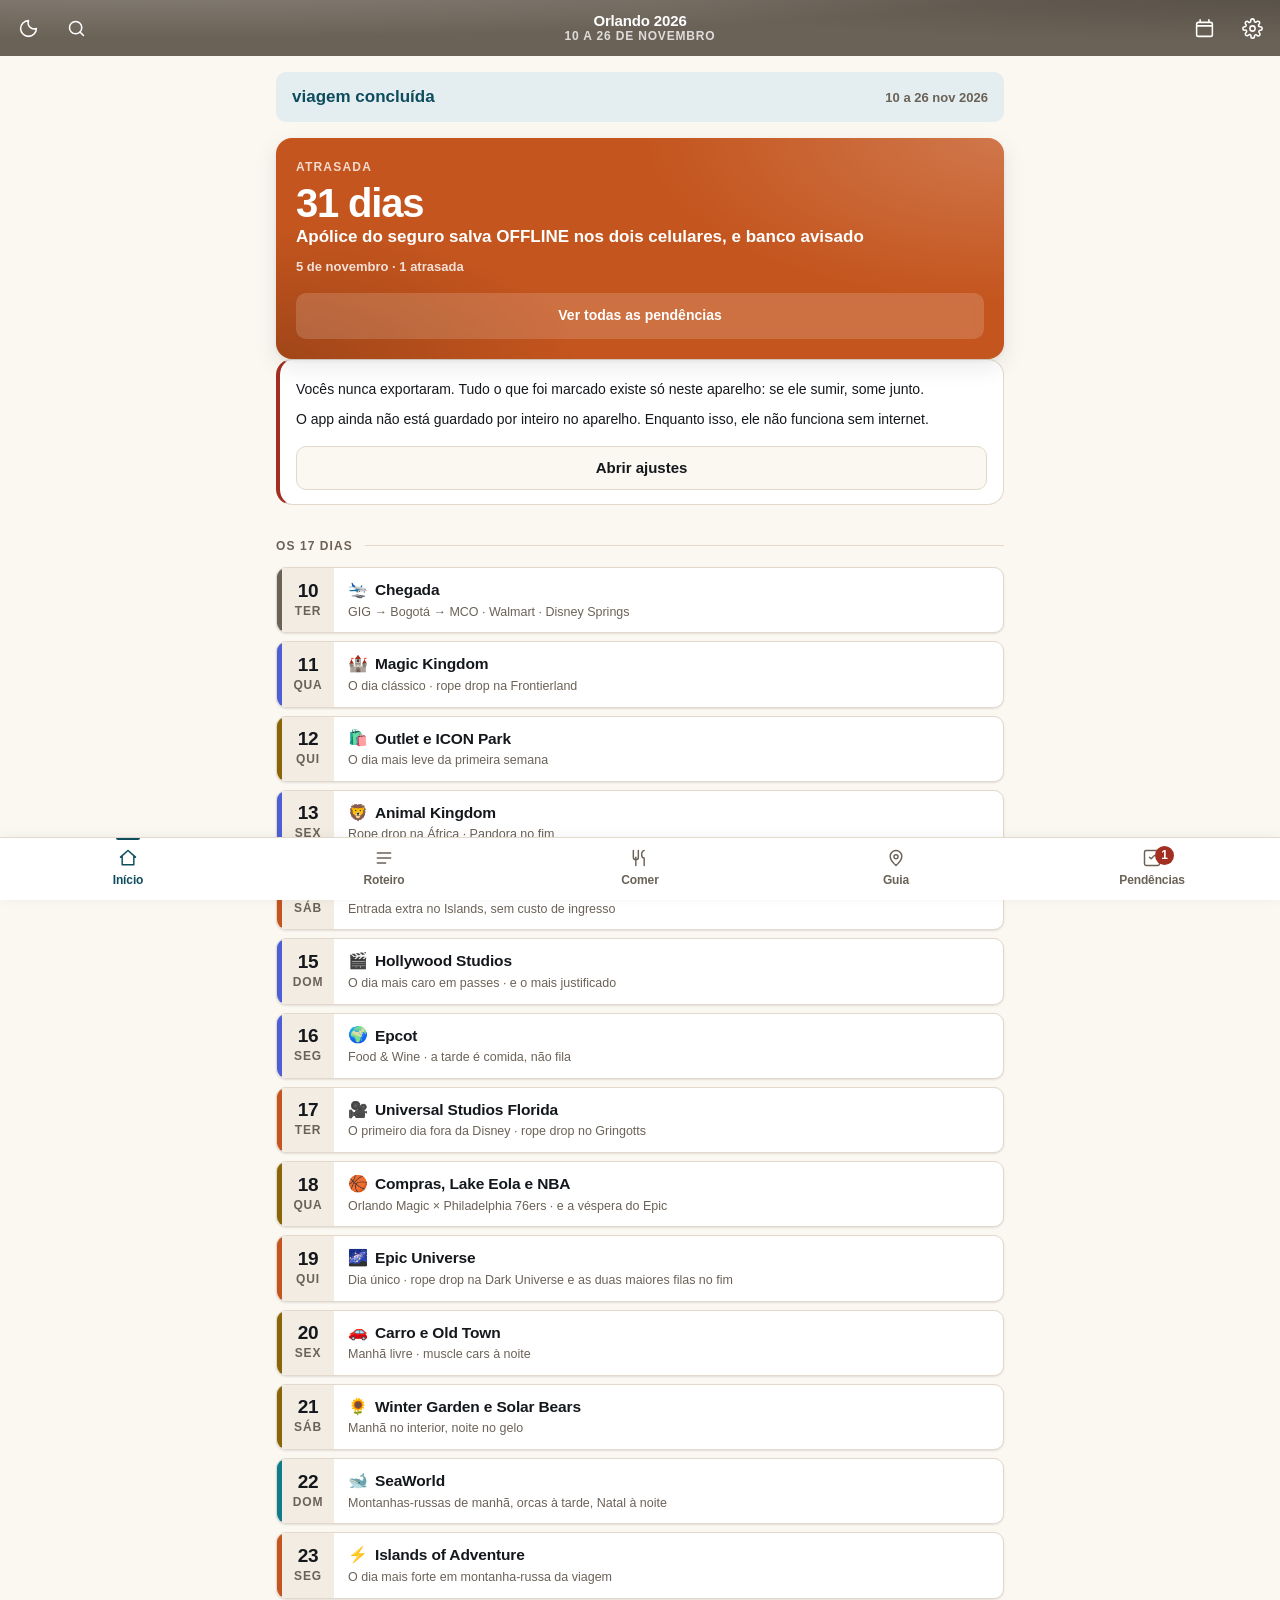
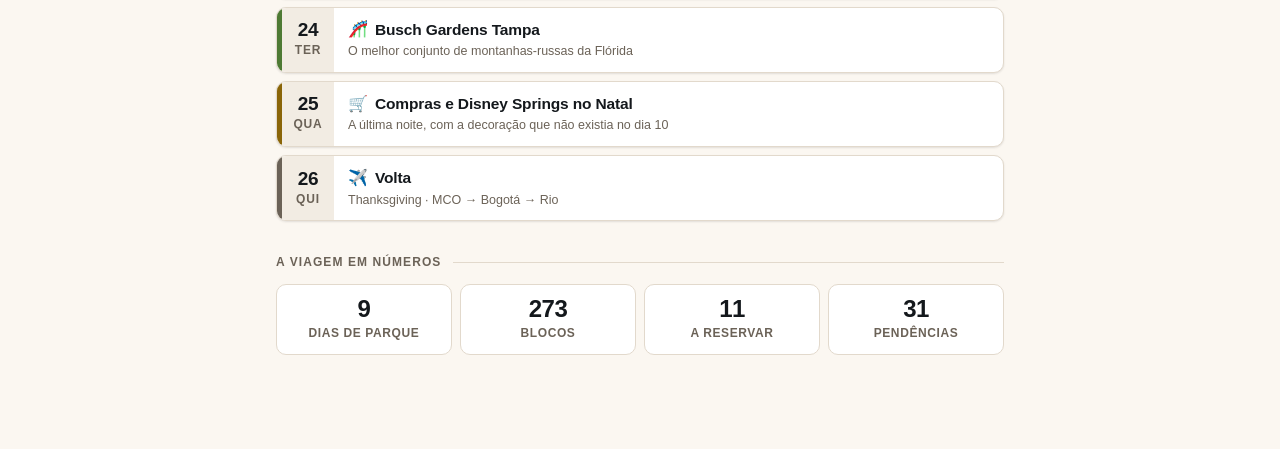
==== commit 95b2bd32: "Supabase, etapa 2: o cliente de sincronização e a tela de login - js/sync.js: cliente fetch para GoT" ====
--- a/index.html
+++ b/index.html
@@ -171,11 +171,15 @@
   <div id="status-offline"></div>
 
   <h2 class="secao-rotulo">Sincronizar com o outro celular</h2>
+  <div class="painel-sync" id="painel-nuvem"></div>
+
+  <h2 class="secao-rotulo">Sem internet: pelo arquivo</h2>
   <div class="painel-sync">
     <p class="sync-ajuda">
-      Vocês são dois aparelhos sem servidor. Exportem de um e importem no outro.
+      Funciona sem sinal e sem conta: exportem de um aparelho e importem no outro.
       O <strong>Mesclar</strong> compara registro a registro e mantém sempre o mais
-      recente — ninguém apaga o trabalho do outro, e a ordem não importa.
+      recente — ninguém apaga o trabalho do outro, e a ordem não importa. É por aqui
+      que o telefone e a apólice do seguro cruzam, porque eles não sobem para a nuvem.
     </p>
     <div class="sync-linha">
       <span class="sync-rot">Exportar</span>
@@ -266,6 +270,7 @@
 <script src="js/fase3.js"></script>
 <script src="js/fase4.js"></script>
 <script src="js/fase5.js"></script>
+<script src="js/sync.js"></script>
 <script src="js/app.js"></script>
 </body>
 </html>
--- a/css/app.css
+++ b/css/app.css
@@ -511,6 +511,17 @@
 .sync-botoes { display: flex; flex-wrap: wrap; gap: 8px; flex: 1; }
 .sync-botoes .btn-secundario { flex: 1; min-width: 88px; }
 
+/* login da conta da viagem, no painel da nuvem */
+.nuvem-form { display: flex; flex-wrap: wrap; gap: 8px; margin-top: 12px; }
+.sync-campo {
+  flex: 1 1 200px; min-width: 0; min-height: 44px; padding: 0 14px;
+  border: 1px solid var(--borda-forte); border-radius: var(--r-botao);
+  background: var(--fundo); color: var(--texto); font: inherit; font-size: 15px;
+}
+.sync-campo::placeholder { color: var(--texto-fraco); }
+.nuvem-form .btn-secundario { flex: 1 1 100%; }
+@media (min-width: 560px) { .nuvem-form .btn-secundario { flex: 0 0 auto; } }
+
 /* ---------- modal ---------- */
 .modal {
   position: fixed; inset: 0; z-index: 80; background: rgba(12,16,20,.62);
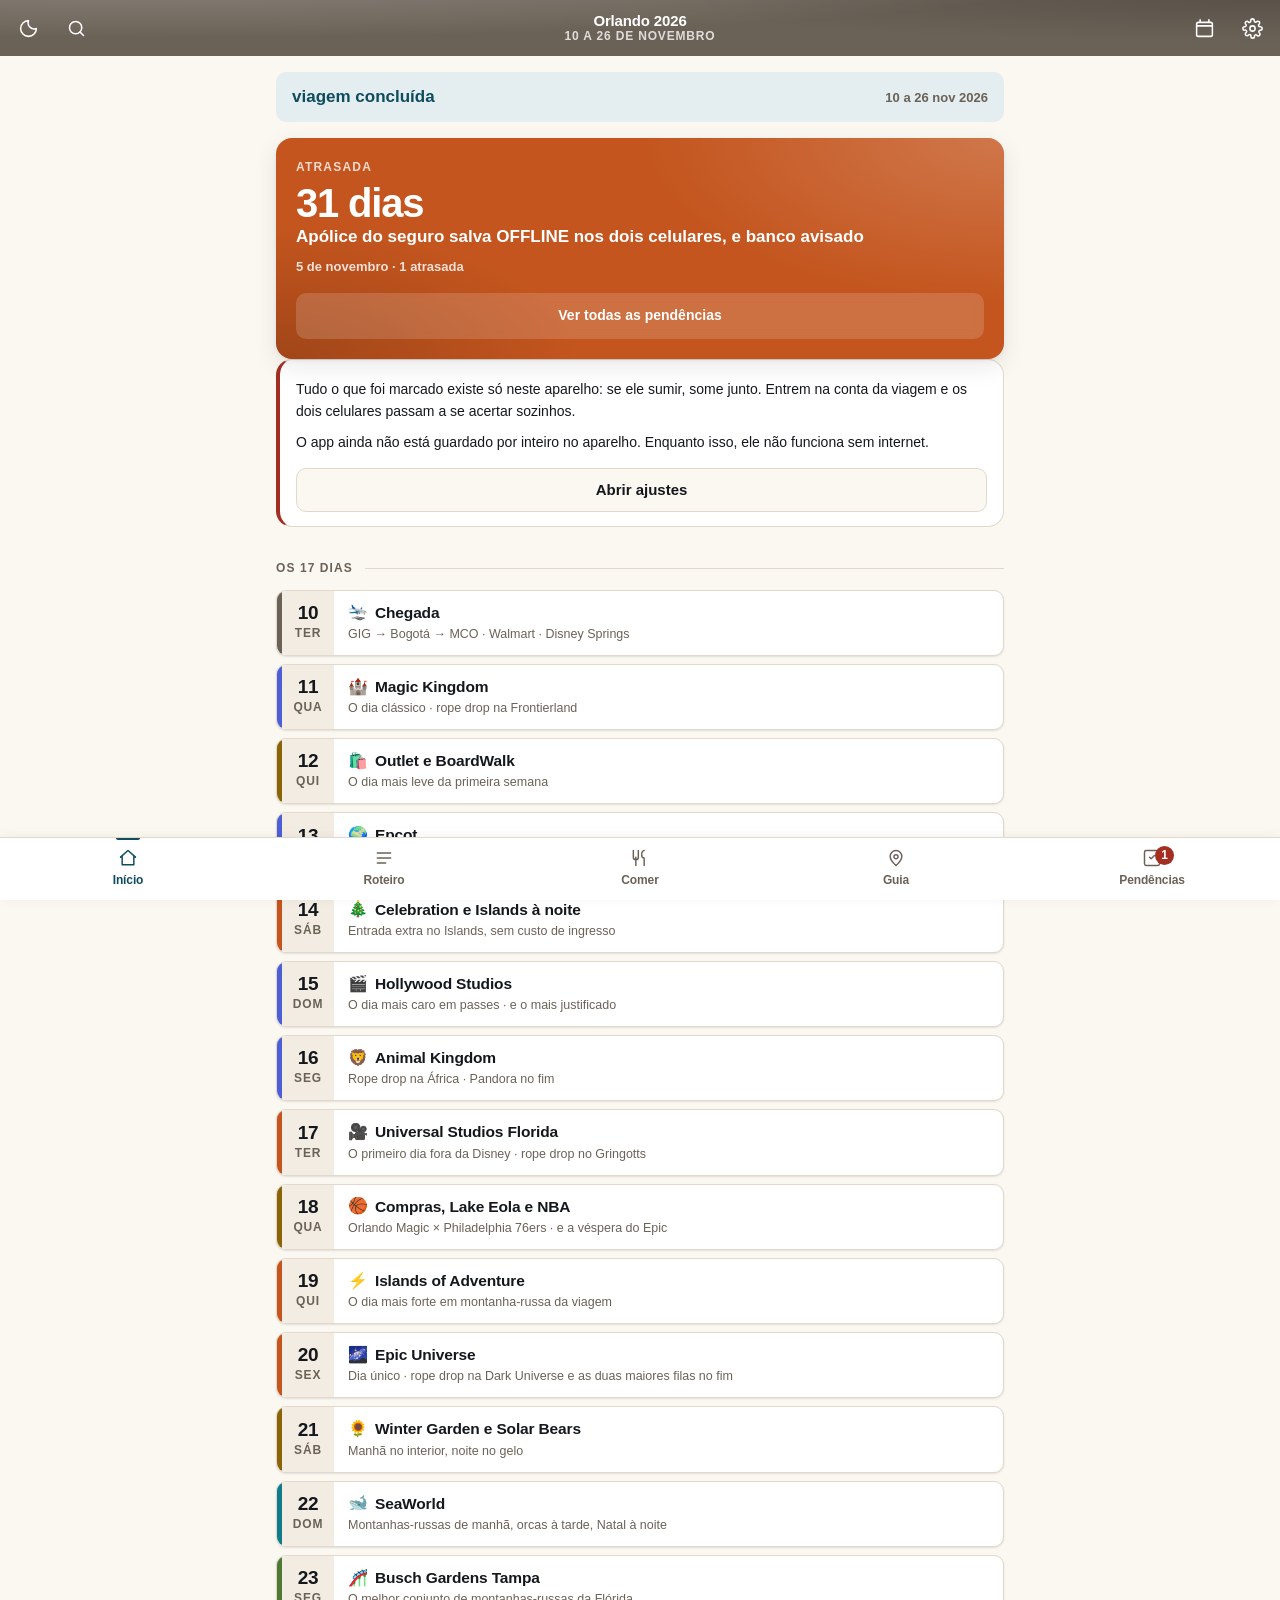
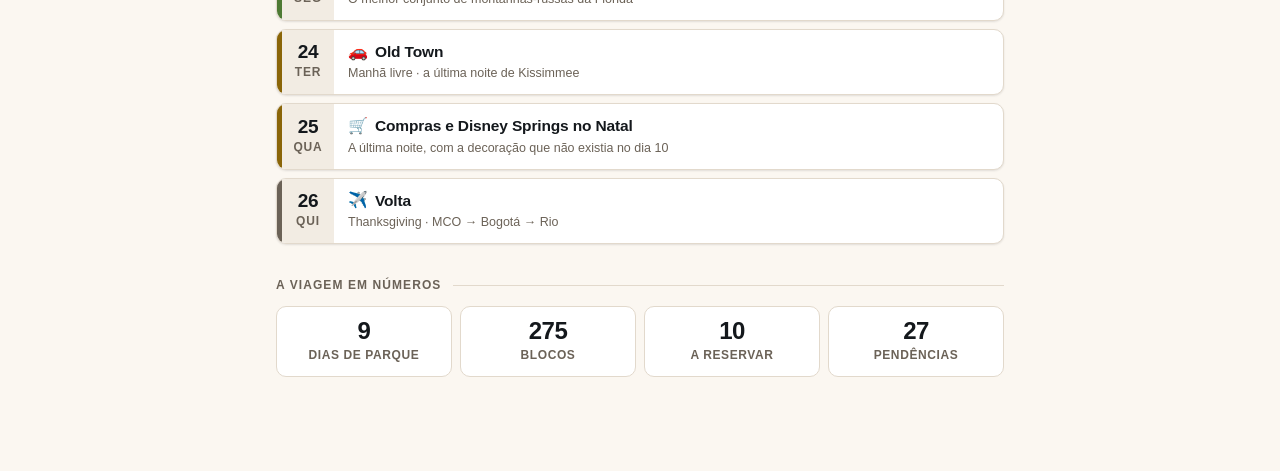
==== commit d01b0e43: "Gastronomia: a estrutura, a tela e a marca de provado Camada nova de imperdíveis, ligada aos dias em" ====
--- a/index.html
+++ b/index.html
@@ -99,6 +99,7 @@
 
   <div id="vence-hoje"></div>
   <div id="avisos-dia"></div>
+  <div id="gastronomia-dia"></div>
   <ol class="linha-tempo" id="linha-tempo"></ol>
   <div id="ficha-dia"></div>
   <div id="fechamento-dia"></div>
@@ -107,10 +108,14 @@
 
 <!-- ====================== RESTAURANTES ====================== -->
 <main class="tela oculto" id="tela-comer">
-  <h1 class="tela-titulo">Restaurantes</h1>
+  <h1 class="tela-titulo">Comer</h1>
   <p class="tela-sub" id="comer-sub"></p>
   <div id="janelas-reserva"></div>
+  <div id="gastronomia-hoje"></div>
   <div id="lista-restaurantes"></div>
+  <h2 class="comer-secao">Imperdíveis da viagem</h2>
+  <p class="tela-sub" id="gastro-sub"></p>
+  <div id="lista-gastronomia"></div>
 </main>
 
 <!-- ====================== GUIA ====================== -->
--- a/css/app.css
+++ b/css/app.css
@@ -1017,8 +1017,6 @@
 .renuncia-item.com-motivo { text-decoration: none; display: block; width: 100%; }
 .renuncia-item.com-motivo b { text-decoration: line-through; color: var(--texto); }
 .renuncia-motivo { font-size: 12.5px; margin-top: 3px; line-height: 1.5; }
-.renuncia-nota { font-size: 13px; color: var(--texto-fraco); margin: 10px 0 0;
-  font-style: italic; line-height: 1.6; }
 
 .regra { display: flex; gap: 12px; padding: 14px 0; border-bottom: 1px solid var(--borda); }
 .regra:last-child { border-bottom: 0; }
@@ -1047,6 +1045,41 @@
 .janela-quais { font-size: 14.5px; margin-top: 4px; font-weight: 600; }
 .janela-falta { font-size: 12px; color: var(--texto-fraco); margin-top: 4px;
   font-weight: 650; }
+
+/* ---- Gastronomia: imperdíveis do dia e da viagem ---- */
+.gastro-dia { margin: 0 0 18px; border: 1px solid var(--borda); border-radius: 12px;
+  background: var(--superficie); overflow: hidden; }
+.gastro-dia > summary { display: flex; align-items: center; gap: 10px; padding: 14px 16px;
+  cursor: pointer; font-weight: 700; min-height: 48px; }
+.gastro-dia > summary::-webkit-details-marker { display: none; }
+.gastro-dia-titulo { flex: 1; }
+.gastro-dia-conta { font-size: 13px; font-weight: 600; color: var(--texto-fraco);
+  font-variant-numeric: tabular-nums; }
+.comer-secao { font-size: 15px; font-weight: 800; letter-spacing: -.01em; margin: 26px 0 10px; }
+.gastos { list-style: none; margin: 0; padding: 0 16px 14px; }
+.gastro-dia .gastos { padding-top: 4px; }
+#lista-gastronomia .gastos, #gastronomia-hoje .gastos { padding: 0; }
+.gasto { display: grid; grid-template-columns: 28px 1fr; gap: 0 12px; align-items: start;
+  padding: 12px 0; border-bottom: 1px solid var(--borda); }
+.gasto:last-child { border-bottom: none; }
+.gasto input[type="checkbox"] { width: 24px; height: 24px; margin: 2px 0 0;
+  accent-color: var(--marca); }
+.gasto-topo { display: flex; flex-wrap: wrap; align-items: baseline; gap: 8px; }
+.gasto-nome { font-size: 15px; font-weight: 700; line-height: 1.3; cursor: pointer; }
+.gasto-tipo { font-size: 11px; font-weight: 700; text-transform: uppercase;
+  letter-spacing: .06em; padding: 2px 7px; border-radius: 999px;
+  background: var(--marca-fundo); color: var(--texto-fraco); }
+.gasto-tipo.t-doce { color: var(--marca); }
+.gasto-tipo.t-bebida { color: var(--acento-texto); }
+.gasto-tipo.t-seder { color: var(--texto-fraco); }
+.gasto-onde { font-size: 13px; color: var(--texto-fraco); margin: 4px 0 0; }
+.gasto-mais { margin-top: 8px; }
+.gasto-mais > summary { font-size: 13px; color: var(--marca); cursor: pointer;
+  min-height: 32px; display: flex; align-items: center; }
+.gasto-porque, .gasto-dica { font-size: 13.5px; line-height: 1.55; margin: 8px 0 0; }
+.gasto-dica { color: var(--texto-fraco); }
+.gasto.provado .gasto-nome { text-decoration: line-through; color: var(--texto-fraco); }
+.gasto.provado .gasto-onde, .gasto.provado .gasto-tipo { opacity: .6; }
 
 .rest-dia {
   font-size: 12px; font-weight: 800; letter-spacing: .09em; text-transform: uppercase;
@@ -1374,6 +1407,15 @@
 .ct-mais[open] > .ct-mais-rot::after { transform: rotate(180deg); }
 .ct-mais .ct-contexto { margin-top: 2px; }
 
+/* curiosidade: a historia do lugar, recolhida em Detalhes, com a fonte */
+.ct-curiosidade { font-size: 13.5px; color: var(--texto); line-height: 1.6; margin-top: 12px;
+  padding: 10px 12px; background: var(--superficie-2); border-radius: var(--r-botao); }
+.ct-curiosidade-rot { font-size: 11px; font-weight: 800; text-transform: uppercase;
+  letter-spacing: .08em; color: var(--texto-fraco); margin-bottom: 3px; }
+.ct-curiosidade-fonte { font-size: 12px; color: var(--texto-fraco); margin-top: 5px; }
+.historia-linha { font-size: 14px; line-height: 1.6; margin: 0 0 10px; }
+.historia-fonte { font-size: 12px; color: var(--texto-fraco); margin: 12px 0 0; }
+
 /* agora e a seguir, na cor do dia */
 .ct-momento { flex: 0 0 auto; white-space: nowrap; font-size: 12px; font-weight: 800;
   letter-spacing: .08em; text-transform: uppercase; padding: 3px 7px;
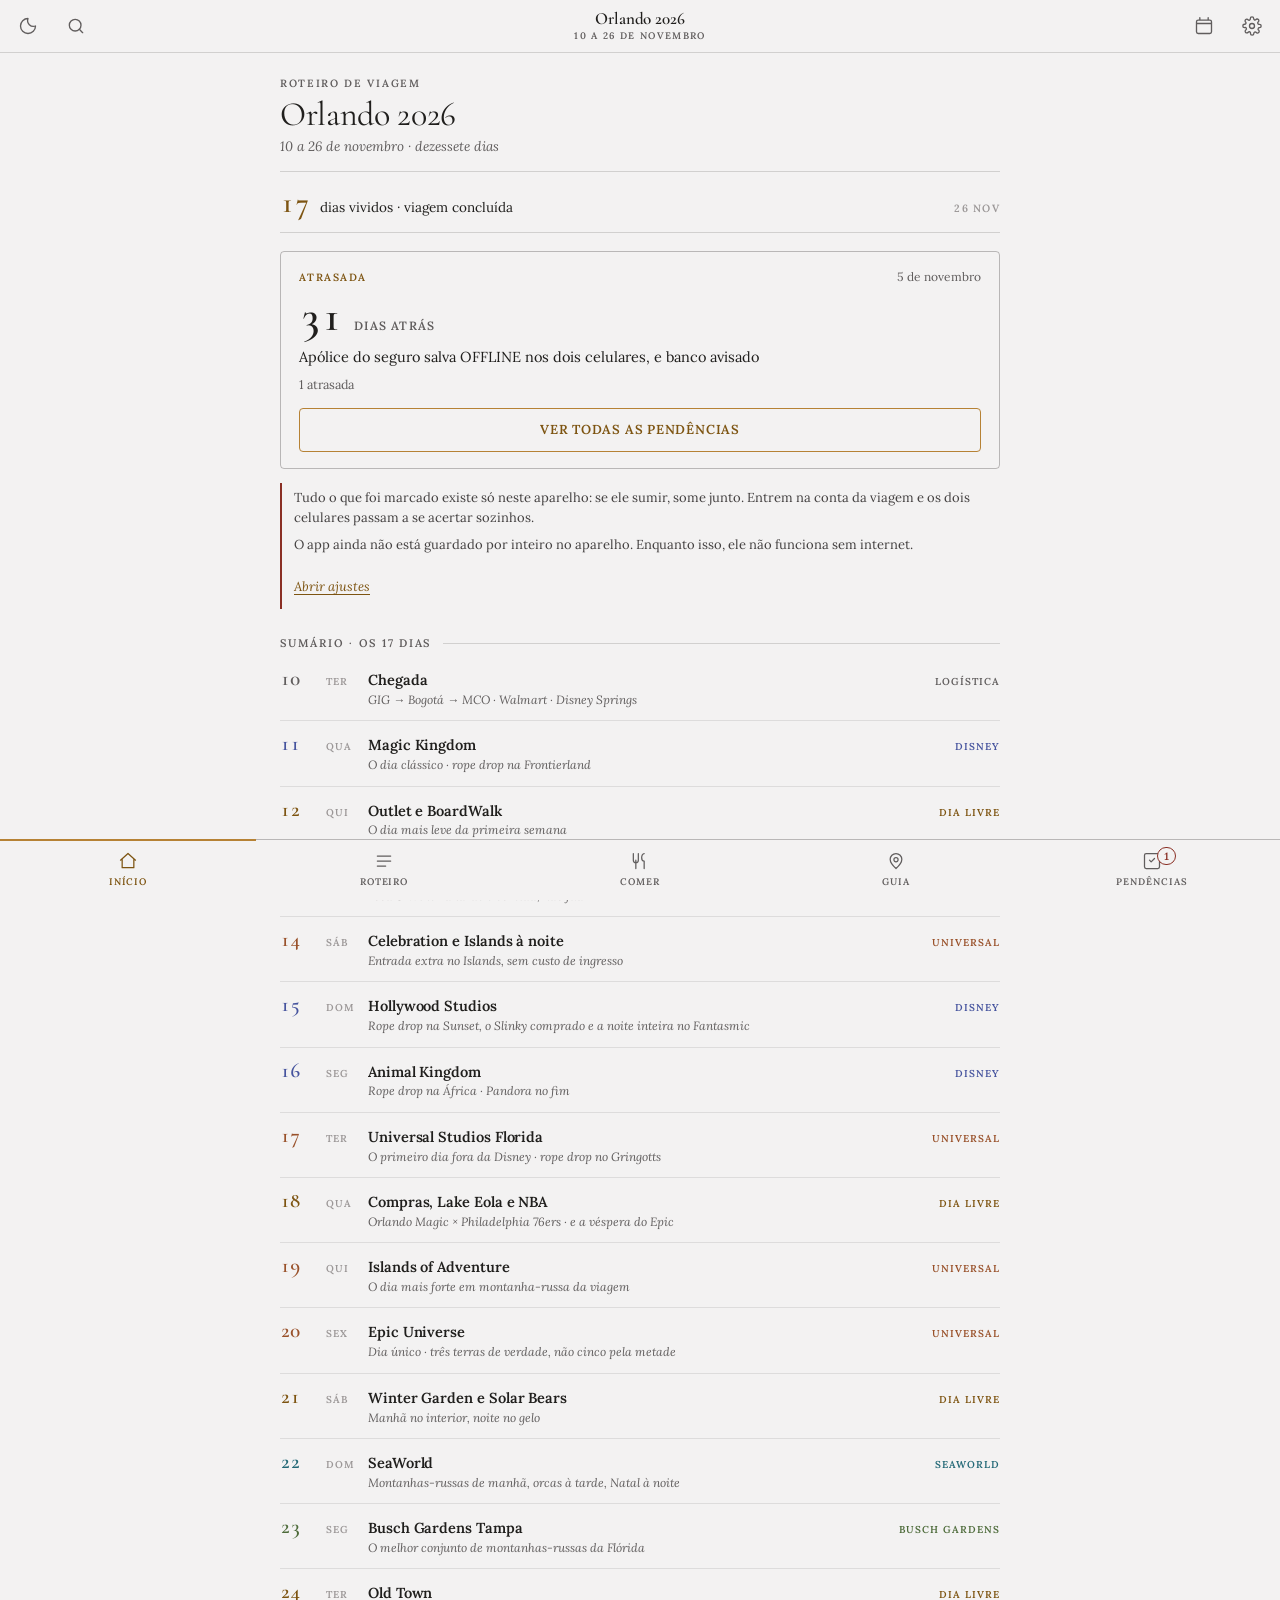
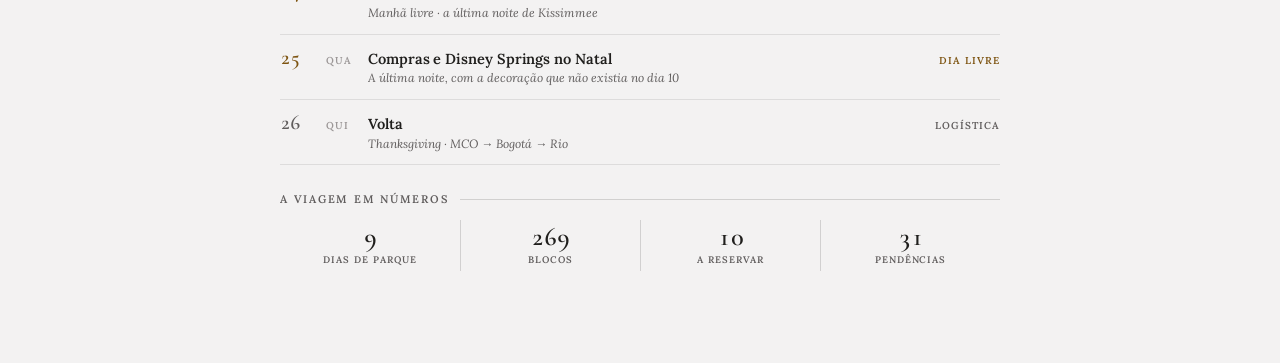
==== commit f9aa1e1f: "Restyle Classical: serifa, fios e ouro como traço Cormorant Garamond nos títulos e numerais, Lora no" ====
--- a/index.html
+++ b/index.html
@@ -3,7 +3,7 @@
 <head>
 <meta charset="utf-8">
 <meta name="viewport" content="width=device-width, initial-scale=1, viewport-fit=cover">
-<meta name="theme-color" content="#0E4C5E">
+<meta name="theme-color" content="#f3f2f2">
 <meta name="description" content="Roteiro de viagem offline para Orlando, 10 a 26 de novembro de 2026.">
 <title>Orlando 2026</title>
 
@@ -44,6 +44,12 @@
 
 <!-- ====================== HOME ====================== -->
 <main class="tela oculto" id="tela-home">
+  <!-- página de rosto -->
+  <div class="rosto">
+    <div class="rosto-kicker">Roteiro de viagem</div>
+    <h1 class="rosto-titulo">Orlando 2026</h1>
+    <p class="rosto-sub">10 a 26 de novembro · dezessete dias</p>
+  </div>
   <div class="faixa-viagem" id="faixa-viagem"></div>
   <section id="cartao-acao"></section>
 
@@ -52,7 +58,7 @@
   <h2 class="secao-rotulo" id="rot-pendencias">Precisa de atenção</h2>
   <div id="home-pendencias"></div>
 
-  <h2 class="secao-rotulo">Os 17 dias</h2>
+  <h2 class="secao-rotulo">Sumário · os 17 dias</h2>
   <div id="lista-dias"></div>
 
   <h2 class="secao-rotulo">A viagem em números</h2>
@@ -61,27 +67,28 @@
 
 <!-- ====================== DIA ====================== -->
 <main class="tela oculto" id="tela-dia">
+  <!-- faixa "agora" fixa: só aparece quando o dia é hoje -->
+  <button class="faixa-agora oculto" id="faixa-agora" type="button"
+    aria-label="Ir para o agora na linha do tempo"></button>
+
   <nav class="nav-dias" id="nav-dias" aria-label="Navegação entre dias"></nav>
+  <div class="dia-pontos" id="dia-pontos" aria-hidden="true"></div>
 
   <section class="cabeca-dia" id="cabeca-dia">
-    <div class="cabeca-topo">
-      <span class="cabeca-emoji" id="dia-emoji"></span>
-      <div style="min-width:0">
-        <h1 id="dia-titulo"></h1>
-        <p class="cabeca-meta" id="dia-data"></p>
-      </div>
-    </div>
+    <div class="dia-kicker" id="dia-kicker"></div>
+    <h1 id="dia-titulo"></h1>
+    <p class="cabeca-meta" id="dia-data"></p>
 
     <div id="dia-selos" class="selos-dia"></div>
     <p class="dia-resumo" id="dia-resumo"></p>
     <div id="dia-rota"></div>
 
     <div class="referencia" id="referencia">
-      <label for="inp-referencia" id="lbl-referencia">Abertura do parque</label>
-      <div class="referencia-controle">
+      <div class="referencia-txt">
+        <label for="inp-referencia" id="lbl-referencia">Abertura do parque</label>
         <input type="time" id="inp-referencia" step="300">
-        <button class="btn-secundario" id="btn-ref-reset">Reverter</button>
       </div>
+      <button class="btn-secundario" id="btn-ref-reset">Reverter</button>
       <p class="referencia-ajuda" id="referencia-ajuda"></p>
     </div>
 
@@ -108,8 +115,11 @@
 
 <!-- ====================== RESTAURANTES ====================== -->
 <main class="tela oculto" id="tela-comer">
-  <h1 class="tela-titulo">Comer</h1>
-  <p class="tela-sub" id="comer-sub"></p>
+  <div class="cabecalho">
+    <div class="rosto-kicker">Orlando 2026</div>
+    <h1 class="tela-titulo">Comer</h1>
+    <p class="tela-sub" id="comer-sub"></p>
+  </div>
   <div id="janelas-reserva"></div>
   <div id="gastronomia-hoje"></div>
   <div id="lista-restaurantes"></div>
@@ -120,8 +130,11 @@
 
 <!-- ====================== GUIA ====================== -->
 <main class="tela oculto" id="tela-guia">
-  <h1 class="tela-titulo">Guia</h1>
-  <p class="tela-sub">Tudo o que vale saber na viagem, pelo momento em que se usa.</p>
+  <div class="cabecalho">
+    <div class="rosto-kicker">Orlando 2026</div>
+    <h1 class="tela-titulo">Guia</h1>
+    <p class="tela-sub">Tudo o que vale saber na viagem, pelo momento em que se usa.</p>
+  </div>
   <div class="ligar-rapido" id="guia-ligar"></div>
   <input class="guia-filtro" id="guia-filtro" type="search" autocomplete="off"
     placeholder="Filtrar: gorjeta, farmácia, Uber…" aria-label="Filtrar o Guia">
@@ -152,8 +165,11 @@
 
 <!-- ====================== PENDÊNCIAS ====================== -->
 <main class="tela oculto" id="tela-pendencias">
-  <h1 class="tela-titulo">Pendências</h1>
-  <p class="tela-sub" id="pend-sub"></p>
+  <div class="cabecalho">
+    <div class="rosto-kicker">Orlando 2026</div>
+    <h1 class="tela-titulo">Pendências</h1>
+    <p class="tela-sub" id="pend-sub"></p>
+  </div>
   <div class="progresso">
     <div class="progresso-barra"><div class="progresso-fill" id="pend-fill"></div></div>
     <div class="progresso-info">
@@ -169,11 +185,23 @@
 
 <!-- ====================== AJUSTES ====================== -->
 <main class="tela oculto" id="tela-ajustes">
-  <h1 class="tela-titulo">Ajustes</h1>
-  <p class="tela-sub">Offline, sincronização entre os dois celulares e dados do app.</p>
+  <div class="cabecalho">
+    <div class="rosto-kicker">Orlando 2026</div>
+    <h1 class="tela-titulo">Ajustes</h1>
+    <p class="tela-sub">Offline, sincronização entre os dois celulares e dados do app.</p>
+  </div>
 
   <h2 class="secao-rotulo">Estado offline</h2>
   <div id="status-offline"></div>
+
+  <h2 class="secao-rotulo">Papel</h2>
+  <div class="painel-sync">
+    <p class="sync-ajuda">
+      Uma meia-folha por dia: horários em duas colunas, telefones, confirmações e o que
+      fazer se o dia virar. O app é offline, mas não é à prova de bateria às 21h.
+    </p>
+    <a class="btn-secundario link-folha" href="folha.html">Abrir as folhas do dia para imprimir</a>
+  </div>
 
   <h2 class="secao-rotulo">Sincronizar com o outro celular</h2>
   <div class="painel-sync" id="painel-nuvem"></div>
--- a/css/app.css
+++ b/css/app.css
@@ -1,120 +1,180 @@
 /* =============================================================================
-   Orlando 2026 — sistema visual "Entardecer na Flórida"
+   Orlando 2026 — sistema visual "Classical"
    -----------------------------------------------------------------------------
-   REGRA QUE NÃO SE QUEBRA: contraste vem antes de decoração.
-   Este app é lido sob sol da Flórida, com uma mão, andando. Textura só entra
-   onde não custa leitura.
-
-   Grade de espaçamento: 4 8 12 16 24 32 48. Nada fora disso.
-   Escala tipográfica:   11 13 15 17 20 24 32 40.
-   Raio por escala:      4 selo · 10 botão · 16 card · 24 folha.
+   Editorial, tipo livro: Cormorant Garamond nos títulos e numerais, Lora no
+   corpo. Fios de cabelo no lugar de sombras; cor como traço — borda, filete,
+   tinta de numeral — nunca como bloco chapado. A única exceção de
+   preenchimento é a pílula ativa da régua de dias.
+
+   REGRA QUE NÃO SE QUEBRA: contraste vem antes de decoração. Serifa sob sol
+   pede corpo: leitura 13.5–14.5px, apoio 12–12.5px, mínimo 10.5px só em
+   metadado. Tinta sempre em opacidade cheia; o que "recua" recua por cor,
+   não por transparência. Os pares texto/fundo são medidos em tools/checar.js.
+
+   Fontes: locais, em fonts/, no precache do service worker. Zero rede em
+   runtime — um @font-face de CDN renderizaria em serifa de sistema no parque.
    ========================================================================== */
+
+@font-face {
+  font-family: "Cormorant Garamond";
+  font-style: normal;
+  font-weight: 300 700;            /* fonte variável: o 600 vem do eixo, não sintetizado */
+  font-display: swap;
+  src: url("../fonts/cormorant-garamond.woff2") format("woff2");
+  unicode-range: U+0000-00FF, U+0131, U+0152-0153, U+02BB-02BC, U+02C6, U+02DA, U+02DC,
+    U+0304, U+0308, U+0329, U+2000-206F, U+20AC, U+2122, U+2191, U+2193, U+2212, U+2215,
+    U+FEFF, U+FFFD;
+}
+@font-face {
+  font-family: "Cormorant Garamond";
+  font-style: italic;
+  font-weight: 400;                /* corte estático: só o 400 itálico é usado */
+  font-display: swap;
+  src: url("../fonts/cormorant-garamond-italic.woff2") format("woff2");
+  unicode-range: U+0000-00FF, U+0131, U+0152-0153, U+02BB-02BC, U+02C6, U+02DA, U+02DC,
+    U+0304, U+0308, U+0329, U+2000-206F, U+20AC, U+2122, U+2191, U+2193, U+2212, U+2215,
+    U+FEFF, U+FFFD;
+}
+@font-face {
+  font-family: "Lora";
+  font-style: normal;
+  font-weight: 400 700;
+  font-display: swap;
+  src: url("../fonts/lora.woff2") format("woff2");
+  unicode-range: U+0000-00FF, U+0131, U+0152-0153, U+02BB-02BC, U+02C6, U+02DA, U+02DC,
+    U+0304, U+0308, U+0329, U+2000-206F, U+20AC, U+2122, U+2191, U+2193, U+2212, U+2215,
+    U+FEFF, U+FFFD;
+}
+@font-face {
+  font-family: "Lora";
+  font-style: italic;
+  font-weight: 400 700;
+  font-display: swap;
+  src: url("../fonts/lora-italic.woff2") format("woff2");
+  unicode-range: U+0000-00FF, U+0131, U+0152-0153, U+02BB-02BC, U+02C6, U+02DA, U+02DC,
+    U+0304, U+0308, U+0329, U+2000-206F, U+20AC, U+2122, U+2191, U+2193, U+2212, U+2215,
+    U+FEFF, U+FFFD;
+}
 
 :root {
   /* --- papel --- */
-  --fundo:        #FBF7F1;   /* areia, nunca branco puro */
-  --superficie:   #FFFFFF;
-  --superficie-2: #F2ECE3;
-  --borda:        #E2D9CC;
-  --borda-forte:  #CFC2AF;
+  --fundo:        #f3f2f2;   /* pergaminho */
+  --superficie:   #fdfcfa;   /* a folha impressa */
+  --superficie-2: #eae7e7;   /* só onde um campo precisa se distinguir do papel */
+  --fio:          rgba(32,31,29,.16);  /* hairline padrão */
+  --fio-fraco:    rgba(32,31,29,.10);  /* entre linhas de lista */
+  --fio-forte:    rgba(32,31,29,.28);  /* borda de campo e botão */
+  --borda:        rgba(32,31,29,.16);
+  --borda-forte:  rgba(32,31,29,.28);
 
   /* --- tinta --- */
-  --texto:        #14181C;
-  --texto-fraco:  #6B6257;
-
-  /* --- identidade --- */
-  --marca:        #0E4C5E;
-  --marca-clara:  #14708A;
-  --marca-fundo:  #E4EEF1;
-  --acento:       #D2622F;   /* coral — SÓ onde exige ação */
-  --acento-fundo: #FBEADF;
-  --ouro:         #8A6508;
-  --ouro-fundo:   #F7EFD8;
+  --texto:        #201f1d;
+  --texto-corpo:  #444141;   /* prosa de apoio, ainda 8:1 */
+  --texto-fraco:  #605d5d;   /* neutral-700 — 4,6:1 no fundo */
+  --texto-suave:  #9b9797;   /* SÓ metadado grande ou itálico; nunca leitura */
+
+  /* --- identidade: ouro como traço --- */
+  --acento:       #b68235;   /* filete e contorno, nunca preenchimento */
+  --acento-texto: #7d5411;   /* accent-700 — ouro legível em texto corrido */
+  --acento-fundo: #fff3e4;
+  --tinta:        rgba(182,130,53,.12);  /* estado ativo */
+  --tinta-toque:  rgba(182,130,53,.10);  /* :active */
+  --marca:        #7d5411;   /* o que era azul-petróleo agora é ouro escuro */
+  --marca-clara:  #7d5411;   /* no papel claro só o ouro escuro segura texto por cima */
+  --marca-fundo:  #f4ede2;
+  --ouro:         #7d5411;
+  --ouro-fundo:   #fff3e4;
 
   /* --- estado --- */
-  --ok:           #1F6B4A;
-  --ok-fundo:     #E2F0E7;
-  --alerta:       #8A5A00;
-  --alerta-fundo: #FAEFD5;
-  --perigo:       #A32E22;
-  --perigo-fundo: #FBE7E4;
-
-  /* --- operadora: a cor que diferencia os 17 dias --- */
-  --op-disney:    #4C5FD7;
-  --op-universal: #C4551E;
-  --op-seaworld:  #0E7C8A;
-  --op-busch:     #4E7A34;
-  --op-livre:     #8A6508;
-  --op-logistica: #6B6257;
-
-  /* --- profundidade: duas sombras, não uma --- */
-  --sombra-1: 0 1px 2px rgba(20,24,28,.06), 0 1px 3px rgba(20,24,28,.05);
-  --sombra-2: 0 2px 4px rgba(20,24,28,.05), 0 8px 24px rgba(20,24,28,.09);
+  --ok:           #245c40;
+  --ok-fundo:     #e6efe9;
+  --alerta:       #7d5411;
+  --alerta-fundo: #fff3e4;
+  --perigo:       #8a2f24;
+  --perigo-fundo: #fbe9e6;
+
+  /* --- operadora: versões editoriais, todas ≥ 4,5:1 sobre o pergaminho --- */
+  --op-disney:    #46549e;
+  --op-universal: #99512a;
+  --op-seaworld:  #226876;
+  --op-busch:     #4d6b3a;
+  --op-livre:     #7d5411;
+  --op-logistica: #605d5d;
+
+  /* --- profundidade: nenhuma nos cartões; só o que flutua sobre a página --- */
+  --sombra-1: none;
+  --sombra-2: 0 8px 24px rgba(32,31,29,.18);
   --fio-topo: none;
 
   /* --- forma --- */
-  --r-selo: 4px;  --r-botao: 10px;  --r-card: 16px;  --r-folha: 24px;
+  --r-selo: 2px;  --r-botao: 4px;  --r-card: 4px;  --r-folha: 7px;
+
+  /* --- tipo --- */
+  --font-heading: "Cormorant Garamond", "Iowan Old Style", Georgia, serif;
+  --font-body: "Lora", "Iowan Old Style", Georgia, serif;
 
   /* padrao de seguranca: JS sobrescreve por dia */
-  --op: #0E4C5E;
-  --op-p: #0E4C5E;
-
-  --topo-h: 56px;
-  --barra-h: 62px;
+  --op: #7d5411;
+  --op-p: #7d5411;
+
+  --topo-h: 52px;
+  --barra-h: 60px;
 
   /* --- texto sobre cor: o par é conferido no checar.js, 4,5:1 nos dois temas --- */
-  --sobre-op:      #FFFFFF;
-  --sobre-perigo:  #FFFFFF;
-  --sobre-ok:      #FFFFFF;
-  --sobre-acento:  #14181C;   /* o coral é claro demais para branco: dava 3,8:1 */
-  --sobre-marca:   #FFFFFF;
-  --sobre-alerta:  #FFFFFF;
-  --acento-texto:  #A84A1B;   /* coral de texto: o #D2622F dava 3,8:1 no branco */
+  --sobre-op:      #fdfcfa;
+  --sobre-perigo:  #fdfcfa;
+  --sobre-ok:      #fdfcfa;
+  --sobre-acento:  #201f1d;   /* o ouro claro não segura papel: 3:1 */
+  --sobre-marca:   #fdfcfa;
+  --sobre-alerta:  #fdfcfa;
 
   color-scheme: light;
-  accent-color: var(--marca);
-}
-
-/* modo escuro: manual e por sistema, mesmos valores */
+  accent-color: var(--acento-texto);
+}
+
+/* tema escuro "colofão": papel sobre quase-preto quente, ouro como traço.
+   manual e por sistema, mesmos valores */
 :root[data-tema="escuro"] {
-  --fundo:#12171C; --superficie:#1B2228; --superficie-2:#232B33;
-  --borda:#333D46; --borda-forte:#46525C;
-  --texto:#ECE7DF; --texto-fraco:#9C958A;
-  --marca:#6FC5DC; --marca-clara:#A2DCEC; --marca-fundo:#16323C;
-  --acento:#F09A6B; --acento-fundo:#3A2418;
-  --ouro:#E3B84E; --ouro-fundo:#33290F;
-  --ok:#6ED49B; --ok-fundo:#152B21;
-  --alerta:#F0C674; --alerta-fundo:#2E2716;
-  --perigo:#F19A9A; --perigo-fundo:#2E1A1A;
-  --op-disney:#8E9BFF; --op-universal:#F0925B; --op-seaworld:#4FC6D6;
-  --op-busch:#8FC46A; --op-livre:#E3B84E; --op-logistica:#9C958A;
-  --sombra-1: 0 1px 2px rgba(0,0,0,.5);
+  --fundo:#1c1a18; --superficie:#242120; --superficie-2:#2e2b28;
+  --fio:rgba(236,231,223,.16); --fio-fraco:rgba(236,231,223,.10); --fio-forte:rgba(236,231,223,.28);
+  --borda:rgba(236,231,223,.16); --borda-forte:rgba(236,231,223,.28);
+  --texto:#ece7df; --texto-corpo:#cfc8bd; --texto-fraco:#9c958a; --texto-suave:#7d7770;
+  --acento:#e1ad66; --acento-texto:#e1ad66; --acento-fundo:#3a2c18;
+  --tinta:rgba(225,173,102,.14); --tinta-toque:rgba(225,173,102,.12);
+  --marca:#e1ad66; --marca-clara:#facb8d; --marca-fundo:#2e2618;
+  --ouro:#e1ad66; --ouro-fundo:#2e2618;
+  --ok:#7fc59c; --ok-fundo:#1d2b22;
+  --alerta:#e1ad66; --alerta-fundo:#2e2618;
+  --perigo:#f0928a; --perigo-fundo:#3a1f1c;
+  --op-disney:#98a3ea; --op-universal:#e59a6c; --op-seaworld:#6cc2d2;
+  --op-busch:#9cc27a; --op-livre:#e1ad66; --op-logistica:#9c958a;
+  --sombra-1: none;
   --sombra-2: 0 8px 28px rgba(0,0,0,.55);
-  --fio-topo: inset 0 1px 0 rgba(255,255,255,.06);
-  --sobre-op:#12171C; --sobre-perigo:#12171C; --sobre-ok:#12171C;
-  --sobre-acento:#12171C; --sobre-marca:#12171C; --sobre-alerta:#12171C;
-  --acento-texto:#F09A6B;
+  --fio-topo: none;
+  --sobre-op:#1c1a18; --sobre-perigo:#1c1a18; --sobre-ok:#1c1a18;
+  --sobre-acento:#1c1a18; --sobre-marca:#1c1a18; --sobre-alerta:#1c1a18;
   color-scheme: dark;
 }
 @media (prefers-color-scheme: dark) {
   :root:not([data-tema="claro"]) {
-    --fundo:#12171C; --superficie:#1B2228; --superficie-2:#232B33;
-    --borda:#333D46; --borda-forte:#46525C;
-    --texto:#ECE7DF; --texto-fraco:#9C958A;
-    --marca:#6FC5DC; --marca-clara:#A2DCEC; --marca-fundo:#16323C;
-    --acento:#F09A6B; --acento-fundo:#3A2418;
-    --ouro:#E3B84E; --ouro-fundo:#33290F;
-    --ok:#6ED49B; --ok-fundo:#152B21;
-    --alerta:#F0C674; --alerta-fundo:#2E2716;
-    --perigo:#F19A9A; --perigo-fundo:#2E1A1A;
-    --op-disney:#8E9BFF; --op-universal:#F0925B; --op-seaworld:#4FC6D6;
-    --op-busch:#8FC46A; --op-livre:#E3B84E; --op-logistica:#9C958A;
-    --sombra-1: 0 1px 2px rgba(0,0,0,.5);
+    --fundo:#1c1a18; --superficie:#242120; --superficie-2:#2e2b28;
+    --fio:rgba(236,231,223,.16); --fio-fraco:rgba(236,231,223,.10); --fio-forte:rgba(236,231,223,.28);
+    --borda:rgba(236,231,223,.16); --borda-forte:rgba(236,231,223,.28);
+    --texto:#ece7df; --texto-corpo:#cfc8bd; --texto-fraco:#9c958a; --texto-suave:#7d7770;
+    --acento:#e1ad66; --acento-texto:#e1ad66; --acento-fundo:#3a2c18;
+    --tinta:rgba(225,173,102,.14); --tinta-toque:rgba(225,173,102,.12);
+    --marca:#e1ad66; --marca-clara:#facb8d; --marca-fundo:#2e2618;
+    --ouro:#e1ad66; --ouro-fundo:#2e2618;
+    --ok:#7fc59c; --ok-fundo:#1d2b22;
+    --alerta:#e1ad66; --alerta-fundo:#2e2618;
+    --perigo:#f0928a; --perigo-fundo:#3a1f1c;
+    --op-disney:#98a3ea; --op-universal:#e59a6c; --op-seaworld:#6cc2d2;
+    --op-busch:#9cc27a; --op-livre:#e1ad66; --op-logistica:#9c958a;
+    --sombra-1: none;
     --sombra-2: 0 8px 28px rgba(0,0,0,.55);
-    --fio-topo: inset 0 1px 0 rgba(255,255,255,.06);
-    --sobre-op:#12171C; --sobre-perigo:#12171C; --sobre-ok:#12171C;
-    --sobre-acento:#12171C; --sobre-marca:#12171C; --sobre-alerta:#12171C;
-    --acento-texto:#F09A6B;
+    --fio-topo: none;
+    --sobre-op:#1c1a18; --sobre-perigo:#1c1a18; --sobre-ok:#1c1a18;
+    --sobre-acento:#1c1a18; --sobre-marca:#1c1a18; --sobre-alerta:#1c1a18;
     color-scheme: dark;
   }
 }
@@ -134,324 +194,300 @@
   padding: 0 0 calc(var(--barra-h) + env(safe-area-inset-bottom, 0px));
   background: var(--fundo);
   color: var(--texto);
-  font: 15px/1.55 -apple-system, BlinkMacSystemFont, "Segoe UI", Roboto, sans-serif;
+  font: 400 14px/1.55 var(--font-body);
   -webkit-text-size-adjust: 100%;
   -webkit-font-smoothing: antialiased;
   overflow-x: hidden;
 }
+h1, h2, h3 { font-family: var(--font-heading); font-weight: 600; margin: 0; }
+button, input, textarea { font-family: inherit; }
+:focus { outline: none; }
+:focus-visible { outline: 2px solid var(--acento); outline-offset: 2px; }
+::selection { background: var(--tinta); }
 
 .oculto { display: none !important; }
 
-/* ---------- tipografia: hierarquia de verdade ---------- */
-.t-display { font-size: 40px; font-weight: 800; letter-spacing: -.022em; line-height: 1.02;
-             font-variant-numeric: tabular-nums; }
-.t-titulo  { font-size: 24px; font-weight: 700; letter-spacing: -.012em; line-height: 1.18; }
-.t-sub     { font-size: 20px; font-weight: 700; letter-spacing: -.008em; line-height: 1.25; }
-.t-corpo-g { font-size: 17px; font-weight: 600; line-height: 1.35; }
-.t-corpo   { font-size: 15px; line-height: 1.55; }
-.t-apoio   { font-size: 13px; line-height: 1.5; color: var(--texto-fraco); }
-.t-micro   { font-size: 12px; font-weight: 800; letter-spacing: .09em;
-             text-transform: uppercase; }
-
-/* rótulo de seção: micro + fio, não "cinza menor" */
+/* ---------- tipografia ---------- */
+.t-display { font-family: var(--font-heading); font-size: 40px; font-weight: 400;
+             letter-spacing: -.01em; line-height: 1.02; font-variant-numeric: tabular-nums; }
+.t-titulo  { font-family: var(--font-heading); font-size: 25px; font-weight: 600; line-height: 1.12; }
+.t-sub     { font-family: var(--font-heading); font-size: 20px; font-weight: 600; line-height: 1.2; }
+.t-corpo-g { font-size: 15.5px; font-weight: 600; line-height: 1.35; }
+.t-corpo   { font-size: 14px; line-height: 1.55; }
+.t-apoio   { font-size: 12.5px; line-height: 1.5; color: var(--texto-fraco); }
+.t-micro   { font-size: 10.5px; font-weight: 600; letter-spacing: .14em; text-transform: uppercase; }
+
+/* kicker: a linha de caps que abre uma página ou um cartão */
+.kicker, .rosto-kicker {
+  font-size: 10.5px; font-weight: 600; letter-spacing: .16em; text-transform: uppercase;
+  color: var(--texto-fraco);
+}
+
+/* rótulo de seção: Lora 600 11px caps, fio à direita */
 .secao-rotulo {
-  font-size: 12px; font-weight: 800; letter-spacing: .09em; text-transform: uppercase;
-  color: var(--texto-fraco); margin: 32px 0 12px;
+  font-family: var(--font-body); font-size: 11px; font-weight: 600; letter-spacing: .16em;
+  text-transform: uppercase; color: var(--texto-fraco); margin: 26px 0 4px;
   display: flex; align-items: center; gap: 12px;
 }
-.secao-rotulo::after {
-  content: ''; flex: 1; height: 1px; background: var(--borda);
-}
-.secao-rotulo:first-of-type { margin-top: 24px; }
-
-/* ---------- topo contextual ---------- */
+.secao-rotulo::after { content: ''; flex: 1; height: 1px; background: var(--fio); }
+.secao-rotulo:first-of-type { margin-top: 22px; }
+
+/* ---------- topo: título corrente, quieto ---------- */
 .topo {
   position: sticky; top: 0; z-index: 30;
-  background: var(--op, var(--marca));
+  background: var(--fundo);
+  border-bottom: 1px solid var(--fio);
   padding-top: env(safe-area-inset-top, 0px);
-  transition: background .25s;
-}
-/* brilho de canto: profundidade sem peso, 100% CSS */
-.topo::after {
-  content: ''; position: absolute; inset: 0; pointer-events: none;
-  background:
-    radial-gradient(120% 180% at 12% -40%, rgba(255,255,255,.22), transparent 60%),
-    radial-gradient(90% 140% at 100% 0%, rgba(0,0,0,.16), transparent 55%);
 }
 .topo-linha {
-  position: relative; z-index: 1;
   height: var(--topo-h);
   display: grid; grid-template-columns: 44px 44px 1fr 44px 44px;
   align-items: center; gap: 4px; padding: 0 6px;
 }
-.topo-titulo { text-align: center; line-height: 1.15; overflow: hidden; }
-.topo-titulo strong { display: block; color: var(--sobre-op); font-size: 15px; font-weight: 700;
-  letter-spacing: -.01em; white-space: nowrap; overflow: hidden; text-overflow: ellipsis; }
-.topo-titulo span { display: block; color: color-mix(in srgb, var(--sobre-op) 78%, transparent); font-size: 12px;
-  font-weight: 700; letter-spacing: .07em; text-transform: uppercase; }
+.topo-titulo { text-align: center; line-height: 1.1; overflow: hidden; }
+.topo-titulo strong { display: block; font-family: var(--font-heading); font-weight: 600;
+  font-size: 17px; letter-spacing: -.005em; color: var(--texto);
+  white-space: nowrap; overflow: hidden; text-overflow: ellipsis; }
+.topo-titulo span { display: block; font-size: 9.5px; font-weight: 600; letter-spacing: .14em;
+  text-transform: uppercase; color: var(--texto-fraco); margin-top: 2px; }
 
 .btn-icone {
   width: 44px; height: 44px; display: grid; place-items: center;
   background: none; border: 0; border-radius: var(--r-botao); cursor: pointer; padding: 0;
   -webkit-tap-highlight-color: transparent;
 }
-.btn-icone svg { width: 21px; height: 21px; fill: none; stroke: var(--sobre-op); stroke-width: 1.75;
+.btn-icone svg { width: 20px; height: 20px; fill: none; stroke: var(--texto-fraco); stroke-width: 1.6;
   stroke-linecap: round; stroke-linejoin: round; }
-.btn-icone:active { background: color-mix(in srgb, var(--sobre-op) 20%, transparent); }
+.btn-icone:active { background: var(--tinta-toque); }
 .btn-icone.escuro svg { stroke: var(--texto-fraco); }
-.btn-icone.escuro:active { background: var(--superficie-2); }
+.btn-icone.escuro:active { background: var(--tinta-toque); }
 
 /* ---------- telas ---------- */
-.tela { padding: 16px 16px 32px; max-width: 760px; margin: 0 auto; }
-.tela-titulo { font-size: 32px; font-weight: 800; letter-spacing: -.022em;
-  margin: 4px 0 4px; line-height: 1.05; }
-.tela-sub { font-size: 15px; color: var(--texto-fraco); margin: 0 0 24px; }
-
-/* ---------- botões ---------- */
+.tela { padding: 4px 20px 32px; max-width: 760px; margin: 0 auto; }
+.cabecalho { padding: 18px 0 14px; border-bottom: 1px solid var(--fio); margin-bottom: 4px; }
+.tela-titulo { font-family: var(--font-heading); font-size: 30px; font-weight: 400;
+  line-height: 1.05; margin: 4px 0 0; letter-spacing: -.005em; }
+.tela-sub { font-style: italic; font-size: 13px; line-height: 1.5; color: var(--texto-fraco);
+  margin: 3px 0 0; text-wrap: pretty; }
+
+/* ---------- botões: contorno, não preenchimento ---------- */
 .btn-secundario {
-  min-height: 44px; padding: 0 16px; border-radius: var(--r-botao); cursor: pointer;
-  border: 1px solid var(--borda-forte); background: var(--superficie);
-  color: var(--texto); font: inherit; font-weight: 700; font-size: 14px;
+  min-height: 44px; padding: 0 14px; border-radius: var(--r-botao); cursor: pointer;
+  border: 1px solid var(--fio-forte); background: transparent;
+  color: var(--texto); font: 600 12.5px/1.2 var(--font-body); letter-spacing: .05em;
+  -webkit-tap-highlight-color: transparent; text-decoration: none;
+  display: inline-flex; align-items: center; justify-content: center;
+}
+.btn-secundario:active { background: var(--tinta-toque); }
+.btn-secundario:disabled { color: var(--texto-suave); cursor: default; }
+.btn-secundario.destaque { color: var(--acento-texto); border-color: var(--acento); }
+.btn-primario {
+  min-height: 46px; padding: 0 16px; border-radius: var(--r-botao); cursor: pointer;
+  border: 1px solid var(--acento); background: transparent; color: var(--acento-texto);
+  font: 600 13px/1.2 var(--font-body); letter-spacing: .06em; text-transform: uppercase;
   -webkit-tap-highlight-color: transparent;
 }
-.btn-secundario:active { background: var(--superficie-2); transform: scale(.985); }
-.btn-secundario:disabled { opacity: .4; }
-.btn-secundario.destaque { background: var(--marca); color: var(--fundo);
-  border-color: var(--marca); }
-.btn-primario {
-  min-height: 48px; padding: 0 16px; border-radius: var(--r-botao); cursor: pointer;
-  border: 0; background: var(--marca); color: var(--fundo); font: inherit;
-  font-weight: 700; font-size: 15px; -webkit-tap-highlight-color: transparent;
-}
-.btn-primario:active { transform: scale(.985); }
-
-/* ---------- avisos ---------- */
+.btn-primario:active { background: var(--tinta); }
+
+/* ---------- avisos: filete esquerdo, sem caixa ---------- */
 .aviso {
-  margin-top: 12px; padding: 12px 16px; border-radius: var(--r-botao); font-size: 14px;
-  line-height: 1.55; border-left: 4px solid var(--alerta);
-  background: var(--alerta-fundo); color: var(--texto);
-}
-.aviso.bom    { border-left-color: var(--ok);     background: var(--ok-fundo); }
-.aviso.perigo { border-left-color: var(--perigo); background: var(--perigo-fundo); }
-.aviso.info   { border-left-color: var(--borda-forte); background: var(--superficie-2); }
-.aviso strong { display: block; margin-bottom: 4px; font-weight: 750; }
-.aviso .marca-pesquisa { font-size: 12px; opacity: .72; display: block; margin-top: 8px;
-  font-weight: 700; letter-spacing: .04em; }
-
-/* ---------- selos ---------- */
+  margin-top: 12px; padding: 2px 0 2px 12px; font-size: 13px;
+  line-height: 1.6; border-left: 2px solid var(--acento-texto); color: var(--texto-corpo);
+  text-wrap: pretty;
+}
+.aviso.bom    { border-left-color: var(--ok); }
+.aviso.perigo { border-left-color: var(--perigo); }
+.aviso.info   { border-left-color: var(--fio-forte); }
+.aviso strong { display: block; margin-bottom: 3px; font-weight: 600; color: var(--texto); }
+.aviso .marca-pesquisa { font-size: 11.5px; display: block; margin-top: 6px;
+  font-style: italic; color: var(--texto-fraco); }
+
+/* ---------- selos: contorno 1px + texto na cor ---------- */
 .selo {
-  font-size: 12px; font-weight: 800; letter-spacing: .06em; text-transform: uppercase;
-  padding: 4px 7px; border-radius: var(--r-selo); white-space: nowrap; line-height: 1.3;
-}
-/* o selo de confirmar horario e um botao: precisa herdar a tipografia do selo
-   e ganhar area de toque, senao vira um texto minusculo com cara de sistema. */
-button.selo { font-family: inherit; border: none; cursor: pointer; min-height: 32px;
-  display: inline-flex; align-items: center; position: relative; }
-/* área de toque de 44 px sem engordar o selo */
-button.selo::after { content: ''; position: absolute; left: 0; right: 0; top: -6px; bottom: -6px; }
-.selo-rope-drop   { background: #7A2E0E; color: #fff; }
-.selo-multi-pass  { background: #1A4F8A; color: #fff; }
-.selo-single-pass { background: #6A2585; color: #fff; }
-.selo-standby     { background: var(--superficie-2); color: var(--texto-fraco);
-                    box-shadow: inset 0 0 0 1px var(--borda); }
-.selo-reserva     { background: #14603F; color: #fff; }
-.selo-tipo        { background: transparent; color: var(--texto-fraco);
-                    box-shadow: inset 0 0 0 1px var(--borda); }
-.selo-confirmar   { background: var(--alerta-fundo); color: var(--alerta);
-                    box-shadow: inset 0 0 0 1px currentColor; }
-.selo-molha       { background: #0E5A72; color: #fff; }
-.selo-locker      { background: #6B3B06; color: #fff; }
-.selo-critico     { background: var(--texto); color: var(--fundo); }
-.selo-estimada    { background: var(--ouro-fundo); color: var(--ouro);
-                    box-shadow: inset 0 0 0 1px currentColor; }
-/* fila alternativa: aparece como "ou single rider", ao lado da fila principal */
-.selo-single-rider { background: var(--superficie-2); color: var(--texto);
-                     box-shadow: inset 0 0 0 1px var(--borda-forte); }
-.ct-alt-nota { margin-top: 6px; font-size: 12.5px; line-height: 1.5; color: var(--texto-fraco); }
-
-/* ---------- progresso ---------- */
-.progresso { margin-top: 16px; padding-top: 16px; border-top: 1px solid var(--borda); }
-.progresso-barra {
-  height: 8px; border-radius: 4px; background: var(--superficie-2); overflow: hidden;
-  box-shadow: inset 0 1px 2px rgba(20,24,28,.07);
-}
-.progresso-fill {
-  height: 100%; width: 0; border-radius: 4px;
-  background: var(--op, var(--ok)); transition: width .3s cubic-bezier(.4,0,.2,1);
-}
-.progresso-info { display: flex; justify-content: space-between; align-items: center;
-  margin-top: 8px; font-size: 13px; color: var(--texto-fraco); font-weight: 600; }
+  font-size: 9.5px; font-weight: 600; letter-spacing: .08em; text-transform: uppercase;
+  padding: 2px 6px; border-radius: var(--r-selo); white-space: nowrap; line-height: 1.5;
+  border: 1px solid currentColor; background: transparent; color: var(--texto-fraco);
+  display: inline-flex; align-items: center; gap: 4px;
+}
+/* o selo de confirmar horário é um botão: herda a tipografia e ganha área de toque */
+button.selo { font-family: inherit; cursor: pointer; min-height: 30px; position: relative; }
+button.selo::after { content: ''; position: absolute; left: 0; right: 0; top: -7px; bottom: -7px; }
+.selo-rope-drop   { color: var(--acento-texto); }
+.selo-multi-pass  { color: var(--op); }
+.selo-single-pass { color: var(--op); }
+.selo-standby     { color: var(--texto-fraco); }
+.selo-reserva     { color: var(--ok); }
+.selo-tipo        { color: var(--texto-fraco); }
+.selo-molha       { color: var(--op-seaworld); }
+.selo-locker      { color: var(--acento-texto); }
+.selo-critico     { color: var(--texto); }
+.selo-estimada    { color: var(--texto-fraco); border-style: dashed; }
+.selo-single-rider { color: var(--texto-fraco); }
+.selo-opcional    { color: var(--texto-fraco); border-style: dashed; }
+/* confirmar horário: três estados (F) */
+.selo-confirmar   { color: var(--acento-texto); background: var(--tinta); }
+.selo-dormindo    { color: var(--texto-fraco); border-style: dashed; background: transparent; }
+.selo-confirmado  { color: var(--ok); background: transparent; }
+.ct-alt-nota { margin-top: 6px; font-size: 12.5px; line-height: 1.55; color: var(--texto-fraco); }
+
+/* ---------- progresso: régua de 3px ---------- */
+.progresso { margin-top: 14px; padding-top: 14px; border-top: 1px solid var(--fio); }
+.progresso-barra { height: 3px; background: rgba(32,31,29,.12); overflow: hidden; }
+:root[data-tema="escuro"] .progresso-barra { background: rgba(236,231,223,.14); }
+@media (prefers-color-scheme: dark) {
+  :root:not([data-tema="claro"]) .progresso-barra { background: rgba(236,231,223,.14); }
+}
+.progresso-fill { height: 100%; width: 0; background: var(--op, var(--acento));
+  transition: width .3s cubic-bezier(.4,0,.2,1); }
+.progresso-info { display: flex; justify-content: space-between; align-items: baseline;
+  margin-bottom: 8px; font-size: 13px; font-weight: 600; color: var(--texto);
+  font-variant-numeric: tabular-nums; }
+.progresso .progresso-info { margin-bottom: 8px; }
 .chave { display: flex; align-items: center; gap: 8px; cursor: pointer;
-  min-height: 44px; padding-left: 4px; font-weight: 600; }
-.chave input { width: 20px; height: 20px; accent-color: var(--marca); }
+  min-height: 44px; font-style: italic; font-size: 12px; font-weight: 400;
+  color: var(--texto-fraco); }
+.chave input { width: 18px; height: 18px; margin: 0; accent-color: var(--acento-texto); }
 
 /* ---------- estado vazio ---------- */
-.vazio-lista { text-align: center; color: var(--texto-fraco); padding: 48px 16px; }
-.vazio-lista svg { width: 40px; height: 40px; fill: none; stroke: var(--borda-forte);
-  stroke-width: 1.5; stroke-linecap: round; stroke-linejoin: round; margin-bottom: 12px; }
-.vazio-lista p { font-size: 15px; margin: 0; }
-
-/* ---------- barra inferior ---------- */
+.vazio-lista { text-align: center; color: var(--texto-fraco); padding: 40px 16px; }
+.vazio-lista svg { width: 36px; height: 36px; fill: none; stroke: var(--fio-forte);
+  stroke-width: 1.4; stroke-linecap: round; stroke-linejoin: round; margin-bottom: 10px; }
+.vazio-lista p { font-size: 14px; margin: 0; font-style: italic; }
+
+/* ---------- barra inferior: filete ouro na aba ativa ---------- */
 .barra-inferior {
   position: fixed; left: 0; right: 0; bottom: 0; z-index: 30;
-  display: flex; background: var(--superficie);
-  border-top: 1px solid var(--borda);
+  display: flex; background: var(--fundo);
+  border-top: 1px solid var(--fio-forte);
   padding-bottom: env(safe-area-inset-bottom, 0px);
-  box-shadow: 0 -1px 12px rgba(20,24,28,.05);
 }
 .aba {
   position: relative; flex: 1; min-height: var(--barra-h); border: 0; background: none;
   cursor: pointer; display: flex; flex-direction: column; align-items: center;
-  justify-content: center; gap: 3px; color: var(--texto-fraco); font: inherit;
-  font-size: 12px; font-weight: 700; letter-spacing: -.01em;
+  justify-content: center; gap: 4px; color: var(--texto-fraco); font: inherit;
+  font-size: 9.5px; font-weight: 600; letter-spacing: .1em; text-transform: uppercase;
   -webkit-tap-highlight-color: transparent;
 }
-.aba svg { width: 20px; height: 20px; fill: none; stroke: currentColor; stroke-width: 1.75;
+.aba svg { width: 20px; height: 20px; fill: none; stroke: currentColor; stroke-width: 1.5;
   stroke-linecap: round; stroke-linejoin: round; }
-.aba.ativa { color: var(--marca); }
+.aba.ativa { color: var(--acento-texto); }
 .aba.ativa::before {
-  content: ''; position: absolute; top: 0; left: 50%; transform: translateX(-50%);
-  width: 24px; height: 2px; border-radius: 0 0 2px 2px; background: var(--marca);
-}
+  content: ''; position: absolute; top: -1px; left: 0; right: 0; height: 2px;
+  background: var(--acento);
+}
+.aba:active { background: var(--tinta-toque); }
 .badge {
-  position: absolute; top: 8px; right: calc(50% - 22px);
-  min-width: 19px; height: 19px; padding: 0 5px; border-radius: 10px;
-  background: var(--perigo); color: var(--sobre-perigo); font-size: 12px; font-weight: 800;
-  font-style: normal; display: grid; place-items: center;
+  position: absolute; top: 7px; right: calc(50% - 24px);
+  min-width: 18px; height: 18px; padding: 0 5px; border-radius: 9px;
+  border: 1px solid var(--perigo); color: var(--perigo); font-size: 10.5px; font-weight: 600;
+  font-style: normal; letter-spacing: 0; display: grid; place-items: center;
+  background: var(--fundo); font-variant-numeric: tabular-nums;
 }
 
 /* =============================================================================
-   HOME — ordenada por urgência, não por cronologia
+   HOME — página de rosto + sumário de livro
    ========================================================================== */
-
-/* faixa fina da contagem: deixou de ser o herói da tela */
+.rosto { padding: 18px 0 14px; border-bottom: 1px solid var(--fio); }
+.rosto-titulo { font-family: var(--font-heading); font-size: 34px; font-weight: 400;
+  line-height: 1.05; letter-spacing: -.01em; margin: 6px 0 0; }
+.rosto-sub { font-style: italic; font-size: 13.5px; color: var(--texto-fraco); margin: 3px 0 0; }
+
+/* contagem até o embarque: numeral ouro */
 .faixa-viagem {
-  display: flex; align-items: baseline; gap: 8px; flex-wrap: wrap;
-  padding: 12px 16px; border-radius: var(--r-botao);
-  background: var(--marca-fundo); color: var(--marca);
-  font-size: 13px; font-weight: 700; margin-bottom: 16px;
-}
-.faixa-viagem b { font-size: 17px; font-variant-numeric: tabular-nums; }
-.faixa-viagem span { color: var(--texto-fraco); font-weight: 600; margin-left: auto; }
-
-/* CARD DE AÇÃO — o herói da Home */
+  display: flex; align-items: baseline; gap: 10px;
+  padding: 16px 0 14px; border-bottom: 1px solid var(--fio); margin-bottom: 18px;
+}
+.faixa-viagem b { font-family: var(--font-heading); font-weight: 600; font-size: 30px;
+  line-height: 1; color: var(--acento-texto); font-variant-numeric: tabular-nums; }
+.fv-txt { font-size: 13.5px; color: var(--texto); }
+.fv-data { margin-left: auto; font-size: 10.5px; font-weight: 600; letter-spacing: .12em;
+  text-transform: uppercase; color: var(--texto-suave); white-space: nowrap; }
+
+/* PRÓXIMA PENDÊNCIA — cartão bordado, numeral display */
 .acao {
-  position: relative; overflow: hidden;
-  border-radius: var(--r-card); padding: 20px;
-  background: var(--op, var(--marca)); color: var(--sobre-op);
-  box-shadow: var(--sombra-2);
-}
-/* dois radial-gradients a 4% dão profundidade sem custar contraste */
-.acao::after {
-  content: ''; position: absolute; inset: 0; pointer-events: none;
-  background:
-    radial-gradient(80% 120% at 100% 0%,  rgba(255,255,255,.20), transparent 62%),
-    radial-gradient(70% 100% at 0% 100%, rgba(0,0,0,.18),      transparent 60%);
-}
-.acao > * { position: relative; z-index: 1; }
-.acao-rot {
-  font-size: 12px; font-weight: 800; letter-spacing: .1em; text-transform: uppercase;
-  opacity: .78; display: flex; align-items: center; gap: 6px;
-}
-.acao-prazo { font-size: 40px; font-weight: 800; letter-spacing: -.03em;
-  line-height: 1.02; margin: 6px 0 2px; font-variant-numeric: tabular-nums; }
-.acao-titulo { font-size: 17px; font-weight: 650; line-height: 1.35; }
-.acao-meta { font-size: 13px; opacity: .82; margin-top: 8px; font-weight: 600; }
+  border: 1px solid var(--fio-forte); border-radius: var(--r-card); padding: 16px 18px;
+  color: var(--texto);
+}
+.acao-topo { display: flex; justify-content: space-between; align-items: baseline; gap: 10px; }
+.acao-rot { font-size: 10.5px; font-weight: 600; letter-spacing: .14em; text-transform: uppercase;
+  color: var(--acento-texto); }
+.acao-quando { font-size: 12px; color: var(--texto-fraco); white-space: nowrap; }
+.acao-numero { display: flex; gap: 12px; align-items: baseline; margin-top: 8px; }
+.acao-prazo { font-family: var(--font-heading); font-weight: 600; font-size: 44px; line-height: 1;
+  font-variant-numeric: tabular-nums; letter-spacing: -.01em; }
+.acao-unidade { font-size: 12px; font-weight: 600; letter-spacing: .1em; text-transform: uppercase;
+  color: var(--texto-fraco); }
+.acao-titulo { font-size: 14.5px; line-height: 1.55; margin-top: 8px; text-wrap: pretty; }
+.acao-meta { font-size: 12.5px; color: var(--texto-fraco); margin-top: 6px; line-height: 1.5; }
 .acao-botao {
-  margin-top: 16px; width: 100%; min-height: 46px; border: 0; cursor: pointer;
-  border-radius: var(--r-botao); background: color-mix(in srgb, var(--sobre-op) 16%, transparent);
-  color: var(--sobre-op); font: inherit; font-weight: 700; font-size: 14px;
-  backdrop-filter: blur(4px); -webkit-tap-highlight-color: transparent;
-}
-.acao-botao:active { background: color-mix(in srgb, var(--sobre-op) 26%, transparent); }
-
-/* barra de progresso dentro do card de ação (durante a viagem) */
-.acao-prog { height: 6px; border-radius: 3px;
-  background: color-mix(in srgb, var(--sobre-op) 25%, transparent);
-  overflow: hidden; margin-top: 12px; }
-.acao-prog i { display: block; height: 100%; background: var(--sobre-op); border-radius: 3px; }
-/* durante a viagem: o que é agora e a próxima reserva */
-.acao-agora { font-size: 13.5px; font-weight: 700; margin-top: 10px; line-height: 1.4; }
-.acao-reserva { margin-top: 12px; padding-top: 10px; font-size: 13.5px; font-weight: 650;
-  line-height: 1.45; border-top: 1px solid color-mix(in srgb, var(--sobre-op) 25%, transparent); }
-
-/* PRÓXIMAS PENDÊNCIAS */
+  margin-top: 14px; width: 100%; min-height: 44px; cursor: pointer;
+  border: 1px solid var(--acento); border-radius: var(--r-botao); background: transparent;
+  color: var(--acento-texto); font: 600 13px/1.2 var(--font-body); letter-spacing: .06em;
+  text-transform: uppercase; -webkit-tap-highlight-color: transparent;
+}
+.acao-botao:active { background: var(--tinta); }
+/* durante a viagem: agora, a seguir e a próxima reserva */
+.acao-prog { height: 3px; background: rgba(32,31,29,.12); overflow: hidden; margin-top: 12px; }
+.acao-prog i { display: block; height: 100%; background: var(--op, var(--acento)); }
+.acao-agora { font-size: 13.5px; font-weight: 600; margin-top: 10px; line-height: 1.45; }
+.acao-reserva { margin-top: 12px; padding-top: 10px; font-size: 13px; line-height: 1.5;
+  border-top: 1px solid var(--fio); color: var(--texto-corpo); font-variant-numeric: tabular-nums; }
+
+/* PRECISA DE ATENÇÃO — linhas com numeral à direita do fio */
 .mini-pend {
-  display: flex; align-items: center; gap: 12px; width: 100%; text-align: left;
-  padding: 12px 16px; margin-bottom: 8px; cursor: pointer; font: inherit;
-  background: var(--superficie); border: 1px solid var(--borda);
-  border-radius: var(--r-botao); color: var(--texto); box-shadow: var(--sombra-1);
+  display: flex; align-items: baseline; gap: 12px; width: 100%; text-align: left;
+  padding: 13px 0; min-height: 44px; cursor: pointer; font: inherit; background: none;
+  border: 0; border-bottom: 1px solid var(--fio-fraco); color: var(--texto);
   -webkit-tap-highlight-color: transparent;
 }
-.mini-pend:active { background: var(--superficie-2); }
-.mini-pend-dias {
-  flex: 0 0 46px; text-align: center; line-height: 1.05;
-}
-.mini-pend-dias b { display: block; font-size: 20px; font-weight: 800;
-  font-variant-numeric: tabular-nums; letter-spacing: -.02em; }
-.mini-pend-dias span { display: block; font-size: 12px; font-weight: 800;
-  letter-spacing: .08em; text-transform: uppercase; color: var(--texto-fraco); }
+.mini-pend:active { background: var(--tinta-toque); }
+.mini-pend-dias { flex: 0 0 74px; display: flex; align-items: baseline; gap: 6px;
+  justify-content: flex-end; }
+.mini-pend-dias b { font-family: var(--font-heading); font-weight: 600; font-size: 22px;
+  line-height: 1; font-variant-numeric: tabular-nums; }
+.mini-pend-dias span { font-size: 10px; font-weight: 600; letter-spacing: .1em;
+  text-transform: uppercase; color: var(--texto-suave); white-space: nowrap; }
 .mini-pend.urgente .mini-pend-dias b { color: var(--acento-texto); }
-.mini-pend.atrasada { border-left: 3px solid var(--perigo); }
 .mini-pend.atrasada .mini-pend-dias b { color: var(--perigo); }
-.mini-pend-txt { flex: 1; min-width: 0; font-size: 14px; font-weight: 600;
-  line-height: 1.4; }
-.mini-pend-data { font-size: 12px; color: var(--texto-fraco); font-weight: 700;
-  margin-top: 2px; }
-
-/* LISTA DOS 17 DIAS — vertical e legível, na cor da operadora */
+.mini-pend-txt { flex: 1; min-width: 0; font-size: 13.5px; line-height: 1.5; text-wrap: pretty; }
+.mini-pend-data { font-style: italic; font-size: 12px; color: var(--texto-fraco); margin-top: 2px; }
+
+/* SUMÁRIO — os 17 dias como índice de livro */
 .linha-dia {
-  display: flex; align-items: stretch; gap: 0; width: 100%; text-align: left;
-  padding: 0; margin-bottom: 8px; cursor: pointer; font: inherit; overflow: hidden;
-  background: var(--superficie); border: 1px solid var(--borda);
-  border-radius: var(--r-botao); color: var(--texto); box-shadow: var(--sombra-1);
+  display: flex; align-items: baseline; gap: 12px; width: 100%; text-align: left;
+  padding: 12px 0; min-height: 48px; cursor: pointer; font: inherit; background: none;
+  border: 0; border-bottom: 1px solid var(--fio-fraco); color: var(--texto);
   -webkit-tap-highlight-color: transparent;
 }
-.linha-dia:active { background: var(--superficie-2); }
-.linha-dia.e-hoje { border-color: var(--op); box-shadow: 0 0 0 1px var(--op), var(--sombra-1); }
-/* faixa de cor da operadora na lateral: é o que faz os 17 dias parecerem 17 dias */
-.ld-faixa { flex: 0 0 5px; background: var(--op); }
-.ld-data {
-  flex: 0 0 52px; display: flex; flex-direction: column; align-items: center;
-  justify-content: center; padding: 12px 0; background: var(--superficie-2);
-}
-.ld-data b { font-size: 19px; font-weight: 800; letter-spacing: -.02em;
-  font-variant-numeric: tabular-nums; line-height: 1; }
-.ld-data span { font-size: 12px; font-weight: 800; letter-spacing: .07em;
-  text-transform: uppercase; color: var(--texto-fraco); margin-top: 2px; }
-.ld-corpo { flex: 1; min-width: 0; padding: 12px 14px; display: flex;
-  flex-direction: column; justify-content: center; gap: 4px; }
-.ld-topo { display: flex; align-items: center; gap: 7px; }
-.ld-emoji { font-size: 16px; line-height: 1; }
-.ld-nome { font-size: 15.5px; font-weight: 700; letter-spacing: -.01em;
-  line-height: 1.25; min-width: 0; }
-.ld-sub { font-size: 12.5px; color: var(--texto-fraco); line-height: 1.35;
-  overflow: hidden; text-overflow: ellipsis; white-space: nowrap; }
-.ld-prog { height: 4px; border-radius: 2px; background: var(--superficie-2);
-  overflow: hidden; margin-top: 2px; }
-.ld-prog i { display: block; height: 100%; background: var(--op); border-radius: 2px; }
-.ld-hoje {
-  flex: 0 0 auto; white-space: nowrap;
-  font-size: 12px; font-weight: 800; letter-spacing: .08em; text-transform: uppercase;
-  color: var(--op); background: var(--superficie-2); padding: 3px 6px;
-  border-radius: var(--r-selo); margin-left: auto; flex: 0 0 auto;
-}
-.ld-zero {
-  font-size: 12px; font-weight: 800; letter-spacing: .06em; text-transform: uppercase;
-  color: var(--ok); flex: 0 0 auto;
-}
-
-/* RESUMO EM NÚMEROS */
-.resumo { display: grid; grid-template-columns: repeat(auto-fit, minmax(74px,1fr));
-  gap: 8px; }
-.resumo-item {
-  background: var(--superficie); border: 1px solid var(--borda);
-  border-radius: var(--r-botao); padding: 12px 8px; text-align: center;
-}
-.resumo-item b { display: block; font-size: 24px; font-weight: 800; letter-spacing: -.02em;
-  font-variant-numeric: tabular-nums; line-height: 1; }
-.resumo-item span { display: block; font-size: 12px; font-weight: 700; letter-spacing: .05em;
-  text-transform: uppercase; color: var(--texto-fraco); margin-top: 5px; line-height: 1.3; }
+.linha-dia:active { background: var(--tinta-toque); }
+.ld-num { flex: 0 0 34px; font-family: var(--font-heading); font-weight: 600; font-size: 21px;
+  line-height: 1; font-variant-numeric: tabular-nums; color: var(--op); }
+.ld-sem { flex: 0 0 30px; font-size: 10px; font-weight: 600; letter-spacing: .12em;
+  text-transform: uppercase; color: var(--texto-suave); }
+.ld-corpo { flex: 1; min-width: 0; }
+.ld-topo { display: flex; align-items: baseline; gap: 8px; min-width: 0; }
+.ld-nome { font-size: 14.5px; font-weight: 600; letter-spacing: -.005em; line-height: 1.3;
+  min-width: 0; }
+.ld-sub { font-style: italic; font-size: 12px; color: var(--texto-fraco); line-height: 1.45;
+  margin-top: 1px; overflow: hidden; text-overflow: ellipsis; white-space: nowrap; }
+.ld-prog { height: 2px; background: var(--fio-fraco); overflow: hidden; margin-top: 6px; }
+.ld-prog i { display: block; height: 100%; background: var(--op); }
+.ld-op { flex: 0 0 auto; font-size: 10px; font-weight: 600; letter-spacing: .1em;
+  text-transform: uppercase; color: var(--op); white-space: nowrap; }
+.ld-hoje { flex: 0 0 auto; white-space: nowrap; font-size: 9.5px; font-weight: 600;
+  letter-spacing: .1em; text-transform: uppercase; color: var(--op);
+  border: 1px solid var(--op); border-radius: var(--r-selo); padding: 1px 6px; }
+.ld-zero { flex: 0 0 auto; font-size: 9.5px; font-weight: 600; letter-spacing: .08em;
+  text-transform: uppercase; color: var(--ok); white-space: nowrap; }
+
+/* A VIAGEM EM NÚMEROS — quatro colunas separadas por fios */
+.resumo { display: grid; grid-template-columns: repeat(4, minmax(0, 1fr)); margin-top: 12px; }
+.resumo-item { text-align: center; padding: 4px 6px; border-left: 1px solid var(--fio); }
+.resumo-item:first-child { border-left: 0; }
+.resumo-item b { display: block; font-family: var(--font-heading); font-weight: 600; font-size: 26px;
+  line-height: 1; font-variant-numeric: tabular-nums; }
+.resumo-item span { display: block; font-size: 9.5px; font-weight: 600; letter-spacing: .1em;
+  text-transform: uppercase; color: var(--texto-fraco); margin-top: 4px; line-height: 1.35; }
 
 /* =============================================================================
    BUSCA GLOBAL
@@ -461,1091 +497,1049 @@
   display: flex; flex-direction: column;
 }
 .busca-topo {
-  display: flex; align-items: center; gap: 8px; padding: 8px 8px 8px 12px;
+  display: flex; align-items: center; gap: 8px; padding: 8px 8px 8px 20px;
   padding-top: calc(8px + env(safe-area-inset-top, 0px));
-  background: var(--superficie); border-bottom: 1px solid var(--borda);
+  border-bottom: 1px solid var(--fio);
 }
 .busca-campo {
-  flex: 1; min-height: 44px; border: 0; background: var(--superficie-2);
+  flex: 1; min-height: 44px; border: 1px solid var(--fio-forte); background: transparent;
   border-radius: var(--r-botao); padding: 0 14px; font: inherit; font-size: 16px;
-  color: var(--texto);
-}
-.busca-campo:focus { outline: 2px solid var(--marca); outline-offset: -2px; }
-.busca-corpo { flex: 1; overflow-y: auto; padding: 8px 16px 32px;
+  color: var(--texto); caret-color: var(--acento);
+}
+.busca-campo::placeholder { font-style: italic; color: var(--texto-suave); }
+.busca-campo:focus-visible { border-color: var(--acento); outline-offset: 0; }
+.busca-corpo { flex: 1; overflow-y: auto; padding: 4px 20px 32px;
   -webkit-overflow-scrolling: touch; }
-.busca-grupo { font-size: 12px; font-weight: 800; letter-spacing: .09em;
-  text-transform: uppercase; color: var(--texto-fraco); margin: 20px 0 8px; }
+.busca-grupo { font-size: 11px; font-weight: 600; letter-spacing: .16em;
+  text-transform: uppercase; color: var(--texto-fraco); margin: 22px 0 4px;
+  display: flex; align-items: center; gap: 12px; }
+.busca-grupo::after { content: ''; flex: 1; height: 1px; background: var(--fio); }
 .busca-item {
   display: flex; align-items: flex-start; gap: 10px; width: 100%; text-align: left;
-  padding: 12px 14px; margin-bottom: 6px; cursor: pointer; font: inherit;
-  background: var(--superficie); border: 1px solid var(--borda);
-  border-radius: var(--r-botao); color: var(--texto);
+  padding: 11px 0; min-height: 48px; cursor: pointer; font: inherit; background: none;
+  border: 0; border-bottom: 1px solid var(--fio-fraco); color: var(--texto);
   -webkit-tap-highlight-color: transparent;
 }
-.busca-item:active { background: var(--superficie-2); }
-.busca-item svg { flex: 0 0 auto; width: 17px; height: 17px; margin-top: 2px;
-  fill: none; stroke: var(--texto-fraco); stroke-width: 1.75;
+.busca-item:active { background: var(--tinta-toque); }
+.busca-item svg { flex: 0 0 auto; width: 16px; height: 16px; margin-top: 3px;
+  fill: none; stroke: var(--texto-suave); stroke-width: 1.6;
   stroke-linecap: round; stroke-linejoin: round; }
 .busca-txt { flex: 1; min-width: 0; }
-.busca-nome { font-size: 15px; font-weight: 650; line-height: 1.35; }
-.busca-onde { font-size: 12.5px; color: var(--texto-fraco); margin-top: 2px; }
-.busca-item mark { background: var(--ouro-fundo); color: var(--texto);
-  font-weight: 800; border-radius: 2px; padding: 0 1px; }
+.busca-nome { font-size: 14px; font-weight: 600; line-height: 1.35; }
+.busca-onde { font-style: italic; font-size: 12px; color: var(--texto-fraco); margin-top: 2px; }
+.busca-item mark { background: var(--tinta); color: var(--texto); font-weight: 600;
+  border-radius: 2px; padding: 0 1px; }
 
 /* =============================================================================
    AJUSTES
    ========================================================================== */
-.painel-sync {
-  background: var(--superficie); border: 1px solid var(--borda);
-  border-radius: var(--r-card); padding: 16px; margin-top: 12px;
-  box-shadow: var(--sombra-1);
-}
-.sync-ajuda { font-size: 13.5px; color: var(--texto-fraco); margin: 0 0 16px;
-  line-height: 1.6; }
-.sync-ajuda strong { color: var(--texto); font-weight: 700; }
+.painel-sync { border: 1px solid var(--fio); border-radius: var(--r-card); padding: 14px 16px;
+  margin-top: 10px; }
+.sync-ajuda { font-size: 13px; color: var(--texto-corpo); margin: 0 0 14px; line-height: 1.6;
+  text-wrap: pretty; }
+.sync-ajuda strong { color: var(--texto); font-weight: 600; }
 .sync-linha { display: flex; flex-wrap: wrap; align-items: center; gap: 8px;
-  padding-top: 12px; border-top: 1px solid var(--borda); }
+  padding-top: 12px; border-top: 1px solid var(--fio); }
 .sync-linha:first-of-type { padding-top: 0; border-top: 0; }
-.sync-rot { font-size: 12px; text-transform: uppercase; letter-spacing: .08em;
-  font-weight: 800; color: var(--texto-fraco); flex: 0 0 72px; }
+.sync-rot { font-size: 10.5px; text-transform: uppercase; letter-spacing: .14em;
+  font-weight: 600; color: var(--texto-fraco); flex: 0 0 72px; }
 .sync-botoes { display: flex; flex-wrap: wrap; gap: 8px; flex: 1; }
 .sync-botoes .btn-secundario { flex: 1; min-width: 88px; }
+.link-folha { width: 100%; margin-top: 10px; }
 
 /* login da conta da viagem, no painel da nuvem */
 .nuvem-form { display: flex; flex-wrap: wrap; gap: 8px; margin-top: 12px; }
 .sync-campo {
   flex: 1 1 200px; min-width: 0; min-height: 44px; padding: 0 14px;
-  border: 1px solid var(--borda-forte); border-radius: var(--r-botao);
-  background: var(--fundo); color: var(--texto); font: inherit; font-size: 15px;
-}
-.sync-campo::placeholder { color: var(--texto-fraco); }
+  border: 1px solid var(--fio-forte); border-radius: var(--r-botao);
+  background: transparent; color: var(--texto); font: inherit; font-size: 15px;
+  caret-color: var(--acento);
+}
+.sync-campo::placeholder { color: var(--texto-suave); font-style: italic; }
 .nuvem-form .btn-secundario { flex: 1 1 100%; }
 @media (min-width: 560px) { .nuvem-form .btn-secundario { flex: 0 0 auto; } }
 
 /* ---------- modal ---------- */
 .modal {
-  position: fixed; inset: 0; z-index: 80; background: rgba(12,16,20,.62);
+  position: fixed; inset: 0; z-index: 80; background: rgba(32,31,29,.55);
   display: flex; align-items: flex-end; justify-content: center;
   overscroll-behavior: contain;
 }
 .modal-caixa {
   background: var(--superficie); width: 100%; max-width: 560px;
+  border: 1px solid var(--fio); border-bottom: 0;
   border-radius: var(--r-folha) var(--r-folha) 0 0;
   max-height: 92vh; display: flex; flex-direction: column;
   padding-bottom: env(safe-area-inset-bottom, 0px);
-  box-shadow: var(--sombra-2);
 }
 .modal-topo {
-  display: flex; align-items: center; gap: 8px; padding: 16px 8px 16px 20px;
-  border-bottom: 1px solid var(--borda);
-}
-.modal-topo strong { font-size: 17px; flex: 1; font-weight: 700; }
-.modal-corpo { padding: 20px; overflow-y: auto; flex: 1; }
+  display: flex; align-items: center; gap: 8px; padding: 14px 8px 14px 20px;
+  border-bottom: 1px solid var(--fio);
+}
+.modal-topo strong { font-family: var(--font-heading); font-size: 20px; flex: 1; font-weight: 600; }
+.modal-corpo { padding: 18px 20px; overflow-y: auto; flex: 1; }
 .modal-corpo textarea {
-  width: 100%; border: 1px solid var(--borda); border-radius: var(--r-botao);
+  width: 100%; border: 1px solid var(--fio-forte); border-radius: var(--r-botao);
   padding: 12px; font-family: ui-monospace, SFMono-Regular, Menlo, Consolas, monospace;
-  font-size: 12.5px; background: var(--fundo); color: var(--texto); resize: vertical;
+  font-size: 12.5px; background: transparent; color: var(--texto); resize: vertical;
 }
 .arquivo-label { display: inline-flex; align-items: center; justify-content: center;
   margin-top: 12px; width: 100%; }
-.imp-resultado { font-size: 13.5px; margin: 12px 0 0; font-weight: 700;
+.imp-resultado { font-size: 13px; margin: 12px 0 0; font-weight: 600;
   color: var(--ok); min-height: 20px; }
-.modal-acoes { display: flex; gap: 8px; padding: 12px 20px 20px;
-  border-top: 1px solid var(--borda); }
+.modal-acoes { display: flex; gap: 8px; padding: 12px 20px 20px; border-top: 1px solid var(--fio); }
 .modal-acoes .btn-secundario, .modal-acoes .btn-primario { flex: 1; }
-
 @media (min-width: 560px) {
   .modal { align-items: center; padding: 24px; }
-  .modal-caixa { border-radius: var(--r-folha); }
+  .modal-caixa { border-radius: var(--r-folha); border-bottom: 1px solid var(--fio); }
 }
 
 /* =============================================================================
-   TELA DO DIA
+   TELA DO DIA — um capítulo
    ========================================================================== */
 
-/* régua de dias */
+/* faixa "agora" fixa (A): só quando o dia é hoje */
+.faixa-agora {
+  position: sticky; top: calc(var(--topo-h) + env(safe-area-inset-top, 0px)); z-index: 20;
+  /* é um button: width auto encolheria ao conteúdo e estouraria a tela à direita */
+  margin: 0 -20px; padding: 10px 20px; width: calc(100% + 40px); box-sizing: border-box;
+  display: flex; align-items: baseline; gap: 10px;
+  background: var(--fundo); border: 0; border-bottom: 1px solid var(--acento);
+  color: var(--texto); font: inherit; text-align: left; cursor: pointer;
+  -webkit-tap-highlight-color: transparent;
+}
+.faixa-agora:active { background: var(--tinta-toque); }
+.fa-rot { flex: 0 0 auto; font-size: 10px; font-weight: 600; letter-spacing: .12em;
+  text-transform: uppercase; color: var(--fundo); background: var(--acento-texto);
+  padding: 2px 7px; border-radius: var(--r-selo); }
+.fa-titulo { flex: 1 1 auto; min-width: 0; font-size: 13px; font-weight: 600; line-height: 1.35;
+  overflow: hidden; text-overflow: ellipsis; white-space: nowrap; }
+.fa-ate { font-weight: 400; color: var(--texto-fraco); font-variant-numeric: tabular-nums; }
+.fa-seguir { flex: 0 0 auto; font-size: 12px; color: var(--texto-fraco); white-space: nowrap;
+  max-width: 46%; overflow: hidden; text-overflow: ellipsis; font-variant-numeric: tabular-nums; }
+.fa-seguir b { font-weight: 600; color: var(--texto); }
+
+/* régua de dias: pílulas contornadas; a ativa é a única exceção de preenchimento */
 .nav-dias {
-  display: flex; gap: 6px; overflow-x: auto; padding: 4px 0 16px;
+  display: flex; gap: 6px; overflow-x: auto; padding: 12px 0 0;
   scrollbar-width: none; -webkit-overflow-scrolling: touch;
 }
 .nav-dias::-webkit-scrollbar { display: none; }
 .pilula {
-  flex: 0 0 auto; min-width: 52px; min-height: 52px; padding: 6px 10px;
-  border-radius: var(--r-botao); border: 1px solid var(--borda);
-  background: var(--superficie); color: var(--texto); font: inherit; cursor: pointer;
-  text-align: center; line-height: 1.15; position: relative; overflow: hidden;
-  -webkit-tap-highlight-color: transparent;
-}
-.pilula::before {
-  content: ''; position: absolute; left: 0; top: 0; bottom: 0; width: 3px;
-  background: var(--op-p, var(--borda));
-}
-.pilula b { display: block; font-size: 17px; font-weight: 800; letter-spacing: -.02em;
-  font-variant-numeric: tabular-nums; }
-.pilula span { display: block; font-size: 12px; font-weight: 800; letter-spacing: .07em;
-  color: var(--texto-fraco); text-transform: uppercase; }
+  flex: 0 0 auto; min-width: 44px; min-height: 48px; padding: 4px 8px;
+  border-radius: var(--r-botao); border: 1px solid var(--fio-forte);
+  background: transparent; color: var(--texto); font: inherit; cursor: pointer;
+  display: flex; flex-direction: column; align-items: center; justify-content: center;
+  line-height: 1; -webkit-tap-highlight-color: transparent;
+}
+.pilula b { display: block; font-family: var(--font-heading); font-weight: 600; font-size: 16px;
+  line-height: 1; font-variant-numeric: tabular-nums; }
+.pilula span { display: block; font-size: 8.5px; font-weight: 600; letter-spacing: .1em;
+  text-transform: uppercase; color: var(--texto-fraco); margin-top: 3px; }
+.pilula:active { background: var(--tinta-toque); }
 .pilula.ativa { background: var(--op-p); border-color: var(--op-p); color: var(--sobre-op); }
-.pilula.ativa span { color: color-mix(in srgb, var(--sobre-op) 85%, transparent); }
-.pilula.ativa::before { background: color-mix(in srgb, var(--sobre-op) 50%, transparent); }
-
-/* cabeçalho do dia */
-.cabeca-dia {
-  position: relative; overflow: hidden;
-  background: var(--superficie); border: 1px solid var(--borda);
-  border-radius: var(--r-card); padding: 20px; box-shadow: var(--sombra-1);
-}
-.cabeca-dia::before {
-  content: ''; position: absolute; left: 0; right: 0; top: 0; height: 4px;
-  background: var(--op);
-}
-.cabeca-topo { display: flex; gap: 14px; align-items: flex-start; margin-top: 4px; }
-.cabeca-emoji {
-  flex: 0 0 auto; width: 46px; height: 46px; border-radius: 14px;
-  display: grid; place-items: center; font-size: 24px; line-height: 1;
-  background: var(--superficie-2);
-}
-.cabeca-dia h1 { font-size: 24px; font-weight: 800; margin: 0; line-height: 1.15;
-  letter-spacing: -.02em; }
-.cabeca-dia .cabeca-meta { margin: 4px 0 0; font-size: 12.5px; color: var(--texto-fraco);
-  font-weight: 650; }
-.dia-resumo { font-size: 14px; color: var(--texto-fraco); margin: 16px 0 0;
-  line-height: 1.6; }
+.pilula.ativa span { color: var(--sobre-op); opacity: .8; }
+
+/* indicador de posição do swipe (C) */
+.dia-pontos { display: flex; justify-content: center; gap: 4px; margin: 10px 0 0; }
+.dia-pontos i { display: block; width: 8px; height: 3px; border-radius: 2px;
+  background: var(--fio-forte); transition: width .2s, background .2s; }
+.dia-pontos i.dp-ativo { width: 22px; background: var(--op); }
+
+/* cabeçalho do capítulo */
+.cabeca-dia { padding: 18px 0 0; }
+.dia-kicker { font-size: 10.5px; font-weight: 600; letter-spacing: .16em; text-transform: uppercase;
+  color: var(--op); }
+.cabeca-dia h1 { font-family: var(--font-heading); font-size: 32px; font-weight: 600;
+  line-height: 1.08; letter-spacing: -.01em; margin: 6px 0 0; }
+.cabeca-dia .cabeca-meta { margin: 4px 0 0; font-style: italic; font-size: 13.5px;
+  line-height: 1.5; color: var(--texto-fraco); }
+.dia-resumo { font-size: 13.5px; color: var(--texto-corpo); margin: 14px 0 0; line-height: 1.6;
+  text-wrap: pretty; }
 
 .selos-dia { display: flex; flex-wrap: wrap; gap: 6px; margin-top: 12px; }
 .selo-dia {
   flex: 0 0 auto; white-space: nowrap;
-  font-size: 12px; font-weight: 800; letter-spacing: .06em; text-transform: uppercase;
-  padding: 4px 8px; border-radius: var(--r-selo);
-  background: var(--superficie-2); color: var(--texto-fraco);
-}
-.selo-dia.op { background: color-mix(in srgb, var(--op) 14%, transparent); color: var(--op); }
-.selo-dia.custo-zero { background: var(--ok-fundo); color: var(--ok); }
+  font-size: 10px; font-weight: 600; letter-spacing: .09em; text-transform: uppercase;
+  padding: 3px 7px; border-radius: var(--r-selo); border: 1px solid currentColor;
+  color: var(--texto-fraco); background: transparent;
+}
+.selo-dia.op { color: var(--op); }
+.selo-dia.custo-zero { color: var(--ok); }
+.selo-dia.fechado { color: var(--ok); }
 
 /* botão de rota do dia */
 .btn-rota-dia {
   display: flex; align-items: center; justify-content: center; gap: 8px;
-  width: 100%; min-height: 46px; margin-top: 16px; cursor: pointer;
+  width: 100%; min-height: 44px; margin-top: 14px; cursor: pointer;
   border-radius: var(--r-botao); border: 1px solid var(--op);
-  background: transparent; color: var(--op); font: inherit; font-weight: 700;
-  font-size: 14px; text-decoration: none; -webkit-tap-highlight-color: transparent;
-}
-.btn-rota-dia svg { width: 17px; height: 17px; fill: none; stroke: currentColor;
-  stroke-width: 1.75; stroke-linecap: round; stroke-linejoin: round; }
-.btn-rota-dia:active { background: color-mix(in srgb, var(--op) 12%, transparent); }
-.rota-nota { font-size: 12px; color: var(--texto-fraco); margin: 6px 0 0;
+  background: transparent; color: var(--op); font: 600 12.5px/1.2 var(--font-body);
+  letter-spacing: .05em; text-decoration: none; -webkit-tap-highlight-color: transparent;
+}
+.btn-rota-dia svg { width: 16px; height: 16px; fill: none; stroke: currentColor;
+  stroke-width: 1.6; stroke-linecap: round; stroke-linejoin: round; }
+.btn-rota-dia:active { background: var(--tinta-toque); }
+.rota-nota { font-style: italic; font-size: 12px; color: var(--texto-fraco); margin: 6px 0 0;
   text-align: center; }
 
-/* referência (horário de abertura) */
-.referencia { margin-top: 16px; padding-top: 16px; border-top: 1px solid var(--borda); }
-.referencia label { display: block; font-size: 12px; text-transform: uppercase;
-  letter-spacing: .08em; font-weight: 800; color: var(--texto-fraco); margin-bottom: 8px; }
-.referencia-controle { display: flex; gap: 8px; }
+/* referência (horário oficial): hora em display, Reverter contornado */
+.referencia { margin-top: 16px; padding-top: 14px; border-top: 1px solid var(--fio);
+  display: flex; flex-wrap: wrap; align-items: center; gap: 12px; }
+.referencia-txt { flex: 1 1 0; min-width: 0; }  /* base 0: o input a 100% não dita a largura */
+.referencia label { display: block; font-size: 10px; text-transform: uppercase;
+  letter-spacing: .12em; font-weight: 600; color: var(--texto-fraco); margin-bottom: 2px; }
 .referencia input[type=time] {
-  flex: 1; min-height: 48px; font-size: 22px; font-weight: 800; padding: 0 14px;
-  border: 2px solid var(--borda); border-radius: var(--r-botao);
-  background: var(--fundo); color: var(--texto); font-family: inherit;
-  font-variant-numeric: tabular-nums; letter-spacing: -.01em;
-}
-.referencia input[type=time].editado { border-color: var(--acento); }
-.referencia-ajuda { font-size: 12.5px; color: var(--texto-fraco); margin: 10px 0 0;
-  line-height: 1.55; }
-.referencia-ajuda.ativa { color: var(--acento-texto); font-weight: 700; }
+  width: 100%; min-height: 40px; font-family: var(--font-heading); font-size: 28px; font-weight: 600;
+  padding: 0; border: 0; border-bottom: 1px solid transparent; border-radius: 0;
+  background: transparent; color: var(--texto); font-variant-numeric: tabular-nums;
+  line-height: 1.1; -webkit-appearance: none; appearance: none;
+}
+.referencia input[type=time]::-webkit-calendar-picker-indicator { opacity: .35; }
+.referencia input[type=time].editado { color: var(--acento-texto);
+  border-bottom-color: var(--acento); }
+.referencia .btn-secundario { flex: 0 0 auto; }
+.referencia-ajuda { flex-basis: 100%; font-style: italic; font-size: 12px; color: var(--texto-fraco);
+  margin: 0; line-height: 1.55; text-wrap: pretty; }
+.referencia-ajuda.ativa { color: var(--acento-texto); font-style: normal; font-weight: 600; }
 
 /* =============================================================================
-   TIMELINE — trilho na cor da operadora
+   TIMELINE — coluna de hora tabular | fio | conteúdo | check no polegar (E)
    ========================================================================== */
-/* CONVENÇÃO: modificador leva o prefixo do próprio componente (np-, pl-, ct-).
-   `.agora` mais abaixo é a linha do agora e desenha um círculo vermelho por
-   ::before — usar "agora" como modificador de outro bloco herda isso.
-   tools/checar.js reprova esse tipo de colisão. */
-.linha-tempo { list-style: none; margin: 20px 0 0; padding: 0; position: relative; }
-
-.parada { position: relative; padding-left: 48px; padding-bottom: 4px; }
-.parada::before {
-  content: ''; position: absolute; left: 17px; top: 0; bottom: 0;
-  width: 2px; background: var(--borda);
-}
-.parada:first-child::before { top: 20px; }
-.parada:last-child::before  { bottom: auto; height: 20px; }
-
-.marcador {
-  position: absolute; left: 0; top: 8px; width: 36px; height: 36px;
-  border-radius: 50%; display: grid; place-items: center;
-  background: var(--superficie); border: 2px solid var(--borda); z-index: 1;
-}
-.marcador svg { width: 17px; height: 17px; fill: none; stroke: var(--texto-fraco);
-  stroke-width: 1.75; stroke-linecap: round; stroke-linejoin: round; }
-/* atração e show pegam a cor da operadora do dia */
-.parada.t-atracao .marcador,
-.parada.t-show    .marcador { border-color: var(--op); }
-.parada.t-atracao .marcador svg,
-.parada.t-show    .marcador svg { stroke: var(--op); }
-.parada.t-refeicao .marcador { border-color: var(--acento); }
-.parada.t-refeicao .marcador svg { stroke: var(--acento); }
-.parada.t-compras  .marcador { border-color: var(--ouro); }
-.parada.t-compras  .marcador svg { stroke: var(--ouro); }
-.parada.t-tarefa   .marcador { border-color: var(--marca); }
-.parada.t-tarefa   .marcador svg { stroke: var(--marca); }
-.parada.t-deslocamento .marcador { background: var(--superficie-2); }
-
-.cartao {
-  background: var(--superficie); border: 1px solid var(--borda);
-  border-radius: var(--r-card); box-shadow: var(--sombra-1); padding: 14px 16px;
-}
-.cartao-cabeca { display: flex; align-items: center; gap: 8px; margin-bottom: 6px; }
-.ct-hora { flex: 0 0 auto; white-space: nowrap; font-size: 18px; font-weight: 800; color: var(--op);
-  font-variant-numeric: tabular-nums; letter-spacing: -.02em; }
-.ct-hora-antiga { flex: 0 0 auto; white-space: nowrap; font-size: 12px; font-weight: 700; color: var(--texto-fraco);
-  text-decoration: line-through; }
-.ct-pin { width: 6px; height: 6px; border-radius: 50%; background: var(--acento);
-  flex: 0 0 auto; }
-.ct-dur { flex: 0 0 auto; white-space: nowrap; font-size: 12px; color: var(--texto-fraco); font-weight: 650; }
-
+/* CONVENÇÃO: modificador leva o prefixo do próprio componente (np-, pl-, ct-, pa-).
+   `.agora` é a linha do agora; usar "agora" como modificador de outro bloco
+   herda o estilo dela. tools/checar.js reprova esse tipo de colisão. */
+.linha-tempo { list-style: none; margin: 16px 0 0; padding: 0; position: relative; }
+
+.parada { display: flex; gap: 12px; padding: 12px 0; border-bottom: 1px solid var(--fio-fraco); }
+.pa-hora { flex: 0 0 52px; text-align: right; }
+.pa-hora-num { display: block; font-family: var(--font-heading); font-weight: 600; font-size: 19px;
+  line-height: 1.05; font-variant-numeric: tabular-nums; color: var(--texto-fraco); }
+.pa-hora-antiga { display: block; font-size: 10.5px; color: var(--texto-suave);
+  text-decoration: line-through; font-variant-numeric: tabular-nums; margin-top: 2px; }
+.pa-dur { display: block; font-size: 10.5px; color: var(--texto-suave);
+  font-variant-numeric: tabular-nums; margin-top: 2px; white-space: nowrap; }
+.pa-fixo { display: block; font-size: 8.5px; font-weight: 600; letter-spacing: .1em;
+  text-transform: uppercase; color: var(--texto-suave); margin-top: 3px; }
+.pa-fio { flex: 0 0 1px; background: var(--fio-forte); }
+/* a hora leva a cor do tipo do bloco */
+.parada.t-atracao .pa-hora-num, .parada.t-show .pa-hora-num { color: var(--op); }
+.parada.t-refeicao .pa-hora-num, .parada.t-compras .pa-hora-num { color: var(--acento-texto); }
+.parada.t-pausa .pa-hora-num, .parada.t-vazio .pa-hora-num { color: var(--texto-suave); }
+
+.cartao { flex: 1; min-width: 0; display: flex; align-items: stretch; gap: 10px; }
+.ct-corpo { flex: 1; min-width: 0; }
+.cartao-cabeca { display: flex; align-items: center; gap: 6px; flex-wrap: wrap; }
+.cartao-cabeca:empty { display: none; }
+.ct-pin { width: 5px; height: 5px; border-radius: 50%; background: var(--acento); flex: 0 0 auto; }
+/* deslizar para o lado vira o dia (C); a rolagem vertical continua com o navegador */
+#tela-dia { touch-action: pan-y; }
+
+/* check no polegar (E): coluna direita inteira, alvo cresce com o cartão */
 .ct-check {
-  margin-left: auto; flex: 0 0 auto; width: 48px; height: 48px; border-radius: 14px;
-  cursor: pointer; border: 2px solid var(--borda); background: var(--fundo);
-  display: grid; place-items: center; padding: 0;
-  transition: transform .12s cubic-bezier(.34,1.56,.64,1), background .15s, border-color .15s;
+  flex: 0 0 64px; align-self: stretch; min-height: 44px; margin-left: 0;
+  border: 0; border-left: 1px solid var(--fio); border-radius: 0;
+  background: transparent; color: var(--texto-suave); cursor: pointer; padding: 0;
+  display: grid; place-items: center; transition: background .15s, color .15s;
   -webkit-tap-highlight-color: transparent;
 }
-.ct-check svg { width: 20px; height: 20px; fill: none; stroke: var(--texto-fraco);
-  stroke-width: 3; stroke-linecap: round; stroke-linejoin: round; opacity: .3;
-  transition: opacity .15s; }
-.ct-check[aria-pressed="true"] { background: var(--ok); border-color: var(--ok);
-  transform: scale(1.06); }
-.ct-check[aria-pressed="true"] svg { stroke: var(--sobre-ok); opacity: 1; }
-.ct-check:active { transform: scale(.9); }
-
-.ct-titulo { font-size: 17px; font-weight: 680; line-height: 1.3; letter-spacing: -.01em; }
-.ct-desc { font-size: 14px; color: var(--texto-fraco); margin-top: 4px; line-height: 1.5; }
-.ct-area { font-size: 14px; color: var(--texto-fraco); margin-top: 6px;
-  display: flex; align-items: center; gap: 5px; font-weight: 650; }
-.ct-area svg { width: 12px; height: 12px; fill: none; stroke: currentColor;
-  stroke-width: 2; stroke-linecap: round; stroke-linejoin: round; flex: 0 0 auto; }
-.ct-contexto { font-size: 13.5px; color: var(--texto-fraco); margin-top: 12px;
-  padding-top: 12px; border-top: 1px solid var(--borda); line-height: 1.6; }
-.ct-nota { font-size: 13px; margin-top: 8px; color: var(--acento-texto); font-weight: 700; }
-.ct-colisao { font-size: 14px; color: var(--perigo); font-weight: 700; margin-top: 8px;
-  background: var(--perigo-fundo); padding: 8px 10px; border-radius: var(--r-botao); }
-.ct-selos { display: flex; flex-wrap: wrap; gap: 5px; margin-top: 10px; }
-
-/* atalho do Maps por atração */
+.ct-check svg { width: 22px; height: 22px; fill: none; stroke: currentColor;
+  stroke-width: 2; stroke-linecap: round; stroke-linejoin: round; }
+.ct-check:active { background: var(--tinta-toque); }
+.ct-check[aria-pressed="true"] { background: var(--acento-texto); color: var(--fundo);
+  border-left-color: var(--acento-texto); }
+
+.ct-titulo { font-size: 15px; font-weight: 600; line-height: 1.35; letter-spacing: -.005em;
+  text-wrap: pretty; }
+.ct-desc { font-size: 12.5px; color: var(--texto-fraco); margin-top: 2px; line-height: 1.5;
+  text-wrap: pretty; }
+.ct-area { font-style: italic; font-size: 12px; color: var(--texto-fraco); margin-top: 4px;
+  display: flex; align-items: center; gap: 5px; }
+.ct-area svg { width: 11px; height: 11px; fill: none; stroke: currentColor;
+  stroke-width: 1.8; stroke-linecap: round; stroke-linejoin: round; flex: 0 0 auto; }
+.ct-contexto { font-size: 12.5px; color: var(--texto-corpo); margin-top: 10px;
+  padding-top: 10px; border-top: 1px solid var(--fio-fraco); line-height: 1.6; text-wrap: pretty; }
+.ct-nota { font-size: 12.5px; margin-top: 6px; color: var(--acento-texto); line-height: 1.5; }
+.ct-colisao { font-size: 12.5px; color: var(--perigo); font-weight: 600; margin-top: 6px;
+  border-left: 2px solid var(--perigo); padding-left: 10px; line-height: 1.5; }
+.ct-selos { display: flex; flex-wrap: wrap; gap: 5px; margin-top: 7px; }
+
+/* atalho do Maps por atração: link itálico, alvo de 44 */
 .ct-maps {
-  display: inline-flex; align-items: center; gap: 5px; min-height: 44px;
-  margin-top: 10px; padding: 0 12px; border-radius: 22px; cursor: pointer;
-  text-decoration: none; border: 1px solid var(--borda); background: var(--fundo);
-  color: var(--texto-fraco); font: inherit; font-size: 12px; font-weight: 700;
-}
-.ct-maps svg { width: 13px; height: 13px; fill: none; stroke: currentColor;
-  stroke-width: 2; stroke-linecap: round; stroke-linejoin: round; }
-.ct-maps:active { background: var(--superficie-2); }
-
-/* feito: sem opacidade, que derrubava o contraste para 2:1 — o cartão recua e o título risca */
-.parada.feita .cartao { background: var(--superficie-2); box-shadow: none; }
+  display: inline-flex; align-items: center; gap: 5px; min-height: 40px;
+  margin-top: 2px; cursor: pointer; text-decoration: underline; text-underline-offset: 3px;
+  color: var(--acento-texto); font-style: italic; font-size: 12px; border: 0; background: none;
+}
+.ct-maps svg { width: 12px; height: 12px; fill: none; stroke: currentColor;
+  stroke-width: 1.8; stroke-linecap: round; stroke-linejoin: round; }
+
+/* feito: o título risca e o item cai para .62 — tinta continua cheia no que sobra */
+.parada.feita { opacity: .62; }
 .parada.feita .ct-titulo { text-decoration: line-through; color: var(--texto-fraco); }
-.parada.colide .cartao { border-color: var(--perigo); }
-
-/* VAZIO PROPOSITAL: passa a parecer ausência de propósito */
-.parada.t-vazio .cartao {
-  background:
-    repeating-linear-gradient(135deg,
-      transparent 0 8px,
-      color-mix(in srgb, var(--texto-fraco) 6%, transparent) 8px 9px),
-    var(--superficie-2);
-  border-style: dashed; box-shadow: none;
-}
-.parada.t-vazio .ct-titulo { color: var(--texto-fraco); font-size: 14px;
-  letter-spacing: .06em; font-weight: 800; }
-.parada.t-vazio .marcador { border-style: dashed; }
-
-/* pausa: parar de proposito. Cinza como o vazio, porque e da mesma familia —
-   nao e conquista, e manutencao. */
-.parada.t-pausa .cartao { background: var(--marca-fundo); }
-.parada.t-pausa .ct-titulo { font-size: 15px; }
-.parada.t-pausa .marcador { border-color: var(--marca); }
-.parada.t-pausa .marcador svg { stroke: var(--marca); }
-
-/* travessia entre areas, no conector */
+.parada.colide .pa-hora-num { color: var(--perigo); }
+
+/* VAZIO PROPOSITAL: parece ausência de propósito */
+.parada.t-vazio { border-bottom-style: dashed; }
+.parada.t-vazio .ct-titulo { color: var(--texto-fraco); font-size: 11px; font-weight: 600;
+  letter-spacing: .12em; text-transform: uppercase; }
+/* pausa: parar de propósito — manutenção, não conquista */
+.parada.t-pausa .ct-titulo { font-size: 14px; }
+
+/* travessia entre áreas, no conector */
 .conector-travessia { display: inline-flex; align-items: center; gap: 5px;
-  font-size: 12px; font-weight: 700; color: var(--texto-fraco);
-  white-space: nowrap; }
-.conector-travessia svg { width: 13px; height: 13px; fill: none;
-  stroke: currentColor; stroke-width: 1.8; stroke-linecap: round;
+  font-style: italic; font-size: 11.5px; color: var(--texto-fraco); white-space: nowrap; }
+.conector-travessia svg { width: 12px; height: 12px; fill: none;
+  stroke: currentColor; stroke-width: 1.6; stroke-linecap: round;
   stroke-linejoin: round; flex: none; }
 
 /* o desfile corta o parque em dois */
-.ct-corte { margin-top: 9px; padding: 10px 12px; border-radius: var(--r-botao);
-  background: var(--alerta-fundo); color: var(--alerta); font-size: 13.5px;
-  font-weight: 650; line-height: 1.6; }
-
-/* conector entre paradas */
-.conector { position: relative; padding-left: 48px; min-height: 34px;
-  display: flex; align-items: center; gap: 10px; flex-wrap: wrap; }
-.conector::before {
-  content: ''; position: absolute; left: 17px; top: 0; bottom: 0;
-  width: 2px; background: var(--borda);
-}
-.conector-tempo { font-size: 12px; font-weight: 700; color: var(--texto-fraco);
-  background: var(--fundo); padding: 3px 0; }
+.ct-corte { margin-top: 8px; padding: 2px 0 2px 10px; border-left: 2px solid var(--acento-texto);
+  color: var(--texto-corpo); font-size: 12.5px; line-height: 1.6; text-wrap: pretty; }
+
+/* conector entre paradas: folga, travessia e o Maps do próximo local */
+.conector { padding: 4px 0 4px 65px; min-height: 0;
+  display: flex; align-items: center; gap: 12px; flex-wrap: wrap; }
+.conector-tempo { font-style: italic; font-size: 11.5px; color: var(--texto-suave);
+  font-variant-numeric: tabular-nums; }
 .btn-maps {
-  display: inline-flex; align-items: center; gap: 5px; min-height: 44px;
-  padding: 0 12px; border-radius: 22px; cursor: pointer; text-decoration: none;
-  border: 1px solid var(--borda); background: var(--superficie);
-  color: var(--marca); font: inherit; font-size: 12px; font-weight: 700;
-}
-.btn-maps svg { width: 13px; height: 13px; fill: none; stroke: currentColor;
-  stroke-width: 2; stroke-linecap: round; stroke-linejoin: round; }
-.btn-maps:active { background: var(--superficie-2); }
-
-/* LINHA DO AGORA */
-.agora {
-  position: relative; padding-left: 48px; display: flex; align-items: center;
-  gap: 8px; margin: 4px 0;
-}
-.agora::before {
-  content: ''; position: absolute; left: 11px; top: 50%; transform: translateY(-50%);
-  width: 14px; height: 14px; border-radius: 50%;
-  background: var(--marca); box-shadow: 0 0 0 3px var(--fundo);
-}
-.agora-linha { flex: 1; height: 2px; background: var(--marca); border-radius: 1px; }
+  display: inline-flex; align-items: center; gap: 5px; min-height: 40px;
+  cursor: pointer; text-decoration: underline; text-underline-offset: 3px;
+  color: var(--acento-texto); font-style: italic; font-size: 12px; border: 0; background: none;
+}
+.btn-maps svg { width: 12px; height: 12px; fill: none; stroke: currentColor;
+  stroke-width: 1.8; stroke-linecap: round; stroke-linejoin: round; }
+
+/* LINHA DO AGORA: etiqueta ouro escuro + régua ouro */
+.agora { display: flex; align-items: center; gap: 10px; margin: 10px 0; }
+.agora-linha { flex: 1; height: 2px; background: var(--acento); }
 .agora-rot {
-  font-size: 12px; font-weight: 800; letter-spacing: .08em; text-transform: uppercase;
-  color: var(--sobre-marca); background: var(--marca); padding: 3px 8px; border-radius: 10px;
-  font-variant-numeric: tabular-nums;
-}
-
-.selo-opcional { background: var(--fundo); color: var(--texto-fraco);
-  border: 1px dashed var(--borda); }
+  font-size: 10.5px; font-weight: 600; letter-spacing: .12em; text-transform: uppercase;
+  color: var(--fundo); background: var(--acento-texto); padding: 3px 9px;
+  border-radius: var(--r-selo); font-variant-numeric: tabular-nums; white-space: nowrap;
+}
 
 /* estado da reserva dentro do bloco */
 .ct-reserva { display: flex; align-items: center; gap: 10px; flex-wrap: wrap;
-  width: 100%; margin-top: 9px; padding: 9px 12px; min-height: 44px;
-  border: 1px solid var(--borda); border-radius: var(--r-botao);
-  background: var(--fundo); font: inherit; text-align: left; cursor: pointer; }
-.ct-reserva-rot { font-size: 12px; font-weight: 800; letter-spacing: .06em;
+  width: 100%; margin-top: 8px; padding: 7px 10px; min-height: 40px;
+  border: 1px solid var(--fio-forte); border-radius: var(--r-botao);
+  background: transparent; font: inherit; text-align: left; cursor: pointer; color: var(--texto); }
+.ct-reserva:active { background: var(--tinta-toque); }
+.ct-reserva-rot { font-size: 10px; font-weight: 600; letter-spacing: .08em;
   text-transform: uppercase; white-space: nowrap; }
-.ct-reserva-num { font-size: 14px; font-weight: 750; margin-left: auto;
-  font-variant-numeric: tabular-nums; white-space: nowrap; }
+.ct-reserva-num { font-family: var(--font-heading); font-size: 15px; font-weight: 600;
+  margin-left: auto; font-variant-numeric: tabular-nums; white-space: nowrap; }
+.ct-reserva-confirmado { border-color: var(--ok); }
 .ct-reserva-confirmado .ct-reserva-rot { color: var(--ok); }
+.ct-reserva-reservado .ct-reserva-rot { color: var(--acento-texto); }
 .ct-reserva-cancelado { border-color: var(--perigo); }
 .ct-reserva-cancelado .ct-reserva-rot { color: var(--perigo); }
 .ct-reserva-a-reservar { border-color: var(--acento); }
 .ct-reserva-a-reservar .ct-reserva-rot { color: var(--acento-texto); }
 .ct-reserva-sem .ct-reserva-rot { color: var(--texto-fraco); }
 
-/* procedencia: verificado na web em / estimativa */
+/* procedência: verificado na web em / estimativa */
 .ct-pesquisa { display: flex; align-items: center; gap: 8px; flex-wrap: wrap;
-  margin-top: 9px; font-size: 12px; color: var(--texto-fraco); opacity: .8; }
-.ct-pesquisa-est { font-weight: 750; text-transform: uppercase; letter-spacing: .05em;
-  border: 1px dashed var(--borda); border-radius: 999px; padding: 1px 7px;
-  white-space: nowrap; opacity: 1; }
-.np-pesquisa { font-size: 12px; color: var(--texto-fraco); opacity: .8;
-  margin-top: 7px; }
-
-/* fila tipica do bloco */
-.ct-fila { display: flex; align-items: center; gap: 6px; flex-wrap: wrap;
-  margin-top: 9px; font-size: 14px; color: var(--texto-fraco); line-height: 1.5; }
-.ct-fila svg { width: 14px; height: 14px; fill: none; stroke: currentColor;
-  stroke-width: 1.9; stroke-linecap: round; stroke-linejoin: round; flex: none; }
-.ct-fila b { color: var(--texto); font-weight: 800; font-variant-numeric: tabular-nums; }
-.ct-fila-pico { white-space: nowrap; }
-.ct-fila-pico::before { content: "·"; margin-right: 6px; }
-.ct-fila-est { font-size: 10px; font-weight: 750; text-transform: uppercase;
-  letter-spacing: .05em; border: 1px dashed var(--borda); border-radius: 999px;
-  padding: 1px 7px; white-space: nowrap; }
+  margin-top: 8px; font-style: italic; font-size: 11.5px; color: var(--texto-fraco); }
+.ct-pesquisa-est { font-style: normal; font-weight: 600; text-transform: uppercase;
+  letter-spacing: .06em; border: 1px dashed var(--fio-forte); border-radius: var(--r-selo);
+  padding: 1px 7px; white-space: nowrap; font-size: 9.5px; }
+.np-pesquisa { font-style: italic; font-size: 11.5px; color: var(--texto-fraco); margin-top: 6px; }
+
+/* fila típica do bloco: "50 min na janela do desfile · no pico, 90" */
+.ct-fila { display: flex; align-items: center; gap: 5px; flex-wrap: wrap;
+  margin-top: 5px; font-size: 12px; color: var(--texto-fraco); line-height: 1.5; }
+.ct-fila svg { width: 12px; height: 12px; fill: none; stroke: currentColor;
+  stroke-width: 1.7; stroke-linecap: round; stroke-linejoin: round; flex: none; }
+.ct-fila b { color: var(--texto); font-weight: 600; font-variant-numeric: tabular-nums; }
+.ct-fila-pico { white-space: nowrap; font-variant-numeric: tabular-nums; }
+.ct-fila-pico::before { content: "·"; margin-right: 5px; }
+.ct-fila-est { font-size: 9.5px; font-weight: 600; text-transform: uppercase;
+  letter-spacing: .06em; border: 1px dashed var(--fio-forte); border-radius: var(--r-selo);
+  padding: 1px 6px; white-space: nowrap; }
+
+/* "vale a fila?" (B): a decisão que se toma de pé, na frente do painel */
+.fq { margin-top: 6px; }
+.fq-rot { list-style: none; cursor: pointer; display: inline-flex; align-items: center; gap: 6px;
+  min-height: 40px; font-style: italic; font-size: 12.5px; color: var(--acento-texto);
+  -webkit-tap-highlight-color: transparent; }
+.fq-rot::-webkit-details-marker { display: none; }
+.fq-rot::after { content: "\25BE"; font-style: normal; font-size: 11px; transition: transform .2s; }
+.fq[open] > .fq-rot::after { transform: rotate(180deg); }
+.fq-corpo { margin-top: 2px; padding-top: 12px; border-top: 1px solid var(--fio); }
+.fq-previsto { font-size: 12.5px; line-height: 1.55; color: var(--texto-corpo); margin: 0 0 12px;
+  text-wrap: pretty; font-variant-numeric: tabular-nums; }
+.fq-previsto b { font-weight: 600; color: var(--texto); }
+.fq-label { display: block; font-size: 10.5px; font-weight: 600; letter-spacing: .12em;
+  text-transform: uppercase; color: var(--texto-fraco); margin-bottom: 8px; }
+.fq-linha { display: flex; gap: 8px; }
+.fq-campo { flex: 1; min-width: 0; min-height: 48px; border: 1px solid var(--fio-forte);
+  border-radius: var(--r-botao); background: transparent; padding: 0 14px;
+  font-family: var(--font-heading); font-weight: 600; font-size: 20px; color: var(--texto);
+  font-variant-numeric: tabular-nums; caret-color: var(--acento); }
+.fq-campo::placeholder { color: var(--texto-suave); font-weight: 400; }
+.fq-campo:focus-visible { border-color: var(--acento); outline-offset: 0; }
+.fq-atalho { min-height: 48px; padding: 0 12px; border: 1px solid var(--fio-forte);
+  border-radius: var(--r-botao); background: transparent; color: var(--texto);
+  font: 600 13px/1 var(--font-body); font-variant-numeric: tabular-nums; cursor: pointer;
+  -webkit-tap-highlight-color: transparent; }
+.fq-atalho:active { background: var(--tinta-toque); }
+.fq-veredito { margin-top: 14px; border-left: 2px solid var(--texto-fraco); padding: 4px 0 4px 12px; }
+.fq-veredito-rot { font-size: 12px; font-weight: 600; letter-spacing: .14em; text-transform: uppercase; }
+.fq-veredito p { font-size: 13px; line-height: 1.6; color: var(--texto); margin: 5px 0 0;
+  text-wrap: pretty; }
+.fq-entra { border-left-color: var(--ok); }
+.fq-entra .fq-veredito-rot { color: var(--ok); }
+.fq-sai { border-left-color: var(--acento-texto); }
+.fq-sai .fq-veredito-rot { color: var(--acento-texto); }
 
 /* janela de retorno do Lightning Lane */
 .ct-janela { display: flex; align-items: center; gap: 8px; flex-wrap: wrap;
-  margin-top: 9px; padding: 7px 10px; border-radius: var(--r-botao);
-  background: var(--marca-fundo); }
-.ct-janela-rot { font-size: 12px; font-weight: 800; letter-spacing: .07em;
-  text-transform: uppercase; color: var(--marca); white-space: nowrap; }
-.ct-janela-hora { font-size: 13.5px; font-weight: 750; color: var(--marca);
-  font-variant-numeric: tabular-nums; white-space: nowrap; }
-.ct-janela-conta { font-size: 12px; font-weight: 750; color: var(--texto-fraco);
-  white-space: nowrap; margin-left: auto; }
-.ct-janela-fim { color: var(--sobre-perigo); background: var(--perigo); padding: 3px 8px;
-  border-radius: 999px; }
-
-/* editor de hora de um bloco */
+  margin-top: 8px; padding: 6px 10px; border: 1px solid var(--fio-forte);
+  border-radius: var(--r-botao); }
+.ct-janela-rot { font-size: 10px; font-weight: 600; letter-spacing: .1em;
+  text-transform: uppercase; color: var(--op); white-space: nowrap; }
+.ct-janela-hora { font-family: var(--font-heading); font-size: 15px; font-weight: 600;
+  color: var(--texto); font-variant-numeric: tabular-nums; white-space: nowrap; }
+.ct-janela-conta { font-size: 11.5px; font-weight: 600; color: var(--texto-fraco);
+  white-space: nowrap; margin-left: auto; font-variant-numeric: tabular-nums; }
+.ct-janela-fim { color: var(--perigo); }
+
+/* editor de hora de um bloco: flutua sobre a página, por isso tem sombra */
 .editor-hora { position: fixed; left: 12px; right: 12px; z-index: 60;
   bottom: calc(var(--barra-h) + env(safe-area-inset-bottom, 0px) + 12px);
-  border: 1px solid var(--borda); border-radius: var(--r-card);
-  background: var(--superficie); padding: 16px; box-shadow: 0 12px 32px rgba(0,0,0,.22); }
-.editor-rot { font-size: 14px; font-weight: 700; line-height: 1.4; margin-bottom: 11px; }
+  border: 1px solid var(--fio-forte); border-radius: var(--r-folha);
+  background: var(--superficie); padding: 16px; box-shadow: var(--sombra-2); }
+.editor-rot { font-size: 14px; font-weight: 600; line-height: 1.4; margin-bottom: 10px;
+  text-wrap: pretty; }
 .editor-campo { width: 100%; min-height: 48px; box-sizing: border-box;
-  border: 1px solid var(--borda); border-radius: var(--r-botao); padding: 10px 13px;
-  font: inherit; font-size: 17px; background: var(--fundo); color: var(--texto);
-  font-variant-numeric: tabular-nums; }
+  border: 1px solid var(--fio-forte); border-radius: var(--r-botao); padding: 6px 13px;
+  font-family: var(--font-heading); font-weight: 600; font-size: 22px; background: transparent;
+  color: var(--texto); font-variant-numeric: tabular-nums; caret-color: var(--acento); }
+.editor-campo::placeholder { color: var(--texto-suave); font-weight: 400; }
 .editor-botoes { display: flex; gap: 9px; margin-top: 12px; }
-.editor-ok { flex: 1 1 auto; min-height: 46px; border: none; border-radius: var(--r-botao);
-  background: var(--acento); color: var(--sobre-acento); font: inherit; font-weight: 700;
-  font-size: 15px; cursor: pointer; }
-.editor-ok:disabled { opacity: .45; cursor: default; }
-.editor-previsto { font-size: 12.5px; color: var(--texto-fraco); margin: -4px 0 10px; }
+.editor-ok { flex: 1 1 auto; min-height: 46px; border: 1px solid var(--acento);
+  border-radius: var(--r-botao); background: transparent; color: var(--acento-texto);
+  font: 600 13px/1.2 var(--font-body); letter-spacing: .05em; cursor: pointer; }
+.editor-ok:active { background: var(--tinta); }
+.editor-ok:disabled { color: var(--texto-suave); border-color: var(--fio-forte); cursor: default; }
+.editor-previsto { font-style: italic; font-size: 12px; color: var(--texto-fraco); margin: -4px 0 10px; }
 .editor-voltar { margin-top: 10px; width: 100%; min-height: 44px; border: 0; background: none;
-  color: var(--marca); font: inherit; font-size: 14px; font-weight: 700; cursor: pointer; }
-.editor-limpar { flex: 1 1 auto; min-height: 46px; border: 1px solid var(--borda);
-  border-radius: var(--r-botao); background: var(--fundo); color: var(--texto-fraco);
-  font: inherit; font-weight: 650; font-size: 14px; cursor: pointer; }
-
-/* saude do app na Home: backup e offline */
-.saude { border: 1px solid var(--borda); border-left: 4px solid var(--perigo);
-  border-radius: var(--r-card); background: var(--superficie); padding: 14px 16px;
-  margin-bottom: 14px; }
-.saude-item { font-size: 14px; line-height: 1.6; color: var(--texto);
-  padding: 4px 0; }
-.saude-btn { margin-top: 11px; width: 100%; min-height: 44px; border: 1px solid var(--borda);
-  border-radius: var(--r-botao); background: var(--fundo); color: var(--texto);
-  font: inherit; font-size: 15px; font-weight: 700; cursor: pointer; }
+  color: var(--acento-texto); font: italic 400 13px/1.2 var(--font-body); cursor: pointer;
+  text-decoration: underline; text-underline-offset: 3px; }
+.editor-limpar { flex: 1 1 auto; min-height: 46px; border: 1px solid var(--fio-forte);
+  border-radius: var(--r-botao); background: transparent; color: var(--texto-fraco);
+  font: 600 13px/1.2 var(--font-body); cursor: pointer; }
+
+/* saúde do app na Home: backup e offline */
+.saude { border-left: 2px solid var(--perigo); padding: 2px 0 2px 12px; margin: 14px 0 4px; }
+.saude-item { font-size: 13px; line-height: 1.6; color: var(--texto-corpo); padding: 3px 0;
+  text-wrap: pretty; }
+.saude-btn { margin-top: 8px; min-height: 40px; padding: 0; border: 0; background: none;
+  color: var(--acento-texto); font: italic 400 13px/1.2 var(--font-body); cursor: pointer;
+  text-decoration: underline; text-underline-offset: 3px; }
 
 /* o que vence hoje, no alto da tela do dia */
-.vence { border: 1px solid var(--acento); border-left: 4px solid var(--acento);
-  border-radius: var(--r-card); background: var(--superficie); padding: 14px 16px;
-  margin-bottom: 12px; }
-.vence-rot { font-size: 12px; font-weight: 800; letter-spacing: .08em;
-  text-transform: uppercase; color: var(--acento-texto); margin-bottom: 9px; }
-.vence-item { display: flex; gap: 10px; align-items: baseline; font-size: 14.5px;
-  line-height: 1.5; padding: 5px 0; }
-.vence-critico { font-weight: 700; }
-.vence-hora { white-space: nowrap; font-weight: 800; font-variant-numeric: tabular-nums;
-  color: var(--acento-texto); font-size: 13px; }
+.vence { border-left: 2px solid var(--acento-texto); padding: 2px 0 2px 12px; margin: 16px 0 4px; }
+.vence-rot { font-size: 10px; font-weight: 600; letter-spacing: .12em;
+  text-transform: uppercase; color: var(--acento-texto); margin-bottom: 6px; }
+.vence-item { display: flex; gap: 10px; align-items: baseline; font-size: 13.5px;
+  line-height: 1.5; padding: 3px 0; text-wrap: pretty; }
+.vence-critico { font-weight: 600; }
+.vence-hora { white-space: nowrap; font-weight: 600; font-variant-numeric: tabular-nums;
+  color: var(--acento-texto); font-size: 12.5px; }
 .vence-texto { flex: 1 1 auto; min-width: 0; }
-.vence-btn { margin-top: 11px; width: 100%; min-height: 44px; border: none;
-  border-radius: var(--r-botao); background: var(--acento); color: var(--sobre-acento);
-  font: inherit; font-size: 15px; font-weight: 700; cursor: pointer; }
+.vence-btn { margin-top: 8px; min-height: 40px; padding: 0; border: 0; background: none;
+  color: var(--acento-texto); font: italic 400 13px/1.2 var(--font-body); cursor: pointer;
+  text-decoration: underline; text-underline-offset: 3px; }
 
 /* telefones do Guia */
-.contato { border: 1px solid var(--borda); border-radius: var(--r-card);
-  background: var(--superficie); padding: 14px 16px; margin-bottom: 10px; }
-.contato-critico { border-left: 4px solid var(--acento); }
+.contato { padding: 12px 0; border-bottom: 1px solid var(--fio-fraco); }
+.contato-critico .contato-nome { color: var(--acento-texto); }
 .contato-topo { display: flex; align-items: center; justify-content: space-between;
   gap: 12px; flex-wrap: wrap; }
-.contato-nome { font-weight: 700; font-size: 15px; line-height: 1.3; flex: 1 1 auto;
-  min-width: 0; }
+.contato-nome { font-weight: 600; font-size: 14.5px; line-height: 1.3; flex: 1 1 auto; min-width: 0; }
 .contato-num { display: inline-flex; align-items: center; gap: 7px; white-space: nowrap;
-  font-weight: 750; font-size: 15.5px; color: var(--marca); text-decoration: none;
-  background: var(--marca-fundo); border-radius: var(--r-botao); padding: 9px 13px;
-  font-variant-numeric: tabular-nums; min-height: 44px; box-sizing: border-box; }
-.contato-num svg { width: 17px; height: 17px; fill: none; stroke: currentColor;
-  stroke-width: 2; stroke-linecap: round; stroke-linejoin: round; flex: none; }
-.contato-sem { white-space: nowrap; font-size: 12.5px; font-weight: 650;
-  color: var(--texto-fraco); border: 1px dashed var(--borda); border-radius: 999px;
-  padding: 5px 11px; }
-.contato-quando { font-size: 14px; line-height: 1.6; color: var(--texto-fraco);
-  margin-top: 9px; white-space: pre-line; }
-.contato-fonte { font-size: 12px; color: var(--texto-fraco); opacity: .8;
-  margin-top: 7px; }
+  font-family: var(--font-heading); font-weight: 600; font-size: 17px; color: var(--acento-texto);
+  text-decoration: none; border: 1px solid var(--acento); border-radius: var(--r-botao);
+  padding: 6px 12px; font-variant-numeric: tabular-nums; min-height: 44px; box-sizing: border-box; }
+.contato-num:active { background: var(--tinta); }
+.contato-num svg { width: 15px; height: 15px; fill: none; stroke: currentColor;
+  stroke-width: 1.8; stroke-linecap: round; stroke-linejoin: round; flex: none; }
+.contato-sem { white-space: nowrap; font-style: italic; font-size: 12px;
+  color: var(--texto-fraco); border: 1px dashed var(--fio-forte); border-radius: var(--r-selo);
+  padding: 4px 10px; }
+.contato-quando { font-size: 13px; line-height: 1.6; color: var(--texto-corpo);
+  margin-top: 6px; white-space: pre-line; text-wrap: pretty; }
+.contato-fonte { font-style: italic; font-size: 11.5px; color: var(--texto-fraco); margin-top: 5px; }
 
 /* =============================================================================
-   ACORDEÕES — ficha do parque, renúncias, regras, dicas
+   ACORDEÕES — ficha do parque, renúncias, regras, dicas: linhas de 52px com ▾
    ========================================================================== */
-.acordeao {
-  background: var(--superficie); border: 1px solid var(--borda);
-  border-radius: var(--r-card); margin-top: 12px; overflow: hidden;
-  box-shadow: var(--sombra-1);
-}
+.acordeao { border-bottom: 1px solid var(--fio-fraco); }
 .acordeao > summary {
-  min-height: 56px; display: flex; align-items: center; gap: 10px;
-  padding: 14px 16px; cursor: pointer; font-weight: 700; font-size: 15px;
-  list-style: none; user-select: none; letter-spacing: -.01em;
-  -webkit-tap-highlight-color: transparent;
+  min-height: 52px; display: flex; align-items: center; gap: 10px;
+  padding: 10px 0; cursor: pointer; font-weight: 600; font-size: 14px; line-height: 1.4;
+  list-style: none; user-select: none; -webkit-tap-highlight-color: transparent;
 }
 .acordeao > summary::-webkit-details-marker { display: none; }
 .acordeao > summary::after {
-  content: "\25BE"; margin-left: auto; color: var(--texto-fraco);
-  transition: transform .2s; font-size: 13px;
+  content: "\25BE"; margin-left: auto; color: var(--texto-suave);
+  transition: transform .2s; font-size: 12px; flex: 0 0 auto;
 }
 .acordeao[open] > summary::after { transform: rotate(180deg); }
-.acordeao[open] > summary { border-bottom: 1px solid var(--borda); }
-.acordeao > summary:active { background: var(--superficie-2); }
-.acordeao-corpo { padding: 16px; }
+.acordeao > summary:active { background: var(--tinta-toque); }
+.acordeao-corpo { padding: 0 0 14px; }
 
 /* ---------- ficha do parque ---------- */
-.passe { border-top: 1px solid var(--borda); padding-top: 16px; margin-top: 16px; }
+.passe { border-top: 1px solid var(--fio); padding-top: 14px; margin-top: 14px; }
 .passe.primeiro { border-top: 0; padding-top: 0; margin-top: 0; }
 .passe-nome {
-  font-size: 12px; font-weight: 800; letter-spacing: .08em; text-transform: uppercase;
-  color: #fff; padding: 5px 9px; border-radius: var(--r-selo); display: inline-block;
-}
-.passe-nome.multi  { background: #1A4F8A; }
-.passe-nome.single { background: #6A2585; }
-.passe-nome.express{ background: #7A2E0E; }
-.passe-nome.nao    { background: var(--superficie-2); color: var(--texto-fraco);
-                     box-shadow: inset 0 0 0 1px var(--borda); }
-
-.lista-atracoes { list-style: none; margin: 12px 0 0; padding: 0; }
+  font-size: 10px; font-weight: 600; letter-spacing: .1em; text-transform: uppercase;
+  border: 1px solid currentColor; padding: 3px 8px; border-radius: var(--r-selo);
+  display: inline-block; color: var(--texto-fraco);
+}
+.passe-nome.multi  { color: var(--op); }
+.passe-nome.single { color: var(--op); }
+.passe-nome.express{ color: var(--acento-texto); }
+.passe-nome.nao    { color: var(--texto-fraco); border-style: dashed; }
+
+.lista-atracoes { list-style: none; margin: 10px 0 0; padding: 0; }
 .lista-atracoes li {
-  padding: 10px 0 10px 24px; position: relative; font-size: 15px; font-weight: 600;
-  border-bottom: 1px solid var(--borda);
+  padding: 8px 0 8px 22px; position: relative; font-size: 14px; font-weight: 600;
+  border-bottom: 1px solid var(--fio-fraco);
 }
 .lista-atracoes li:last-child { border-bottom: 0; }
 .lista-atracoes li::before {
-  content: "\2192"; position: absolute; left: 2px; color: var(--texto-fraco);
-  font-weight: 700;
+  content: "\2192"; position: absolute; left: 2px; color: var(--texto-suave); font-weight: 400;
 }
 .lista-atracoes .rotulo-lista {
-  font-size: 12px; font-weight: 800; letter-spacing: .08em; text-transform: uppercase;
+  font-size: 10px; font-weight: 600; letter-spacing: .12em; text-transform: uppercase;
   color: var(--texto-fraco); padding: 12px 0 4px; border-bottom: 0;
 }
 .lista-atracoes .rotulo-lista:first-child { padding-top: 0; }
 .lista-atracoes .rotulo-lista::before { content: none; }
 
-.plano-b {
-  margin-top: 12px; padding: 12px 14px; border-radius: var(--r-botao);
-  background: var(--alerta-fundo); font-size: 13.5px; line-height: 1.55;
-  border-left: 4px solid var(--alerta);
-}
-.custo-passe { margin-top: 16px; font-size: 14px; color: var(--texto-fraco); }
-.custo-passe b { color: var(--texto); font-size: 20px; font-weight: 800;
-  font-variant-numeric: tabular-nums; letter-spacing: -.02em; }
-.passe-nota { font-size: 13.5px; color: var(--texto-fraco); margin-top: 10px;
-  line-height: 1.6; }
-
-.renuncia-grupo { margin-top: 20px; }
+.plano-b { margin-top: 12px; padding: 2px 0 2px 12px; border-left: 2px solid var(--acento-texto);
+  font-size: 13px; line-height: 1.6; color: var(--texto-corpo); text-wrap: pretty; }
+.custo-passe { margin-top: 14px; font-size: 13px; color: var(--texto-fraco); }
+.custo-passe b { color: var(--texto); font-family: var(--font-heading); font-size: 22px;
+  font-weight: 600; font-variant-numeric: tabular-nums; }
+.passe-nota { font-size: 13px; color: var(--texto-corpo); margin-top: 8px; line-height: 1.6;
+  text-wrap: pretty; white-space: pre-line; }
+
+.renuncia-grupo { margin-top: 18px; }
 .renuncia-grupo.primeiro { margin-top: 0; }
 .renuncia-grupo h4 {
-  font-size: 12px; text-transform: uppercase; letter-spacing: .08em;
-  color: var(--texto-fraco); margin: 0 0 8px; font-weight: 800;
-}
-.renuncia-lista { display: flex; flex-wrap: wrap; gap: 6px; }
+  font-family: var(--font-body); font-size: 10px; text-transform: uppercase; letter-spacing: .12em;
+  color: var(--texto-fraco); margin: 0 0 6px; font-weight: 600;
+}
+.renuncia-lista { display: flex; flex-wrap: wrap; gap: 4px 12px; }
 .renuncia-item {
-  font-size: 13px; padding: 6px 10px; border-radius: var(--r-selo);
-  background: var(--superficie-2); color: var(--texto-fraco);
-  text-decoration: line-through; text-decoration-color: var(--borda-forte);
-}
-.renuncia-item.com-motivo { text-decoration: none; display: block; width: 100%; }
-.renuncia-item.com-motivo b { text-decoration: line-through; color: var(--texto); }
-.renuncia-motivo { font-size: 12.5px; margin-top: 3px; line-height: 1.5; }
-
-.regra { display: flex; gap: 12px; padding: 14px 0; border-bottom: 1px solid var(--borda); }
+  font-size: 13px; padding: 4px 0; color: var(--texto-fraco);
+  text-decoration: line-through; text-decoration-color: var(--fio-forte);
+}
+.renuncia-item.com-motivo { text-decoration: none; display: block; width: 100%;
+  padding: 6px 0; border-bottom: 1px solid var(--fio-fraco); }
+.renuncia-item.com-motivo b { text-decoration: line-through; color: var(--texto); font-weight: 600; }
+.renuncia-motivo { font-size: 12.5px; margin-top: 2px; line-height: 1.55; text-wrap: pretty; }
+
+.regra { display: flex; gap: 12px; padding: 12px 0; border-bottom: 1px solid var(--fio-fraco); }
 .regra:last-child { border-bottom: 0; }
 .regra:first-child { padding-top: 0; }
-.regra-n {
-  flex: 0 0 26px; height: 26px; border-radius: 50%; background: var(--marca); color: var(--fundo);
-  display: grid; place-items: center; font-size: 13px; font-weight: 800;
-}
-.regra-t { font-size: 15px; font-weight: 680; line-height: 1.35; }
-.regra-x { font-size: 13.5px; color: var(--texto-fraco); margin-top: 4px; line-height: 1.6; }
+.regra-n { flex: 0 0 28px; font-family: var(--font-heading); font-weight: 600; font-size: 22px;
+  line-height: 1; color: var(--acento-texto); font-variant-numeric: tabular-nums;
+  text-align: right; padding-top: 1px; }
+.regra-t { font-size: 14.5px; font-weight: 600; line-height: 1.35; }
+.regra-x { font-size: 13px; color: var(--texto-corpo); margin-top: 3px; line-height: 1.6;
+  text-wrap: pretty; }
 
 /* =============================================================================
-   RESTAURANTES
+   COMER — grupos por dia com numeral na cor da operadora
    ========================================================================== */
-.janela-cartao {
-  background: var(--superficie); border: 1px solid var(--borda);
-  border-left: 3px solid var(--acento);
-  border-radius: var(--r-botao); padding: 14px 16px; margin-bottom: 8px;
-  box-shadow: var(--sombra-1);
-}
-.janela-cartao.passou { opacity: .5; border-left-color: var(--borda); }
-.janela-cartao.hoje { border-left-color: var(--perigo); background: var(--perigo-fundo); }
-.janela-data { font-size: 12.5px; font-weight: 800; color: var(--acento-texto);
-  letter-spacing: .03em; }
+.janela-cartao { border-left: 2px solid var(--acento-texto); padding: 2px 0 2px 12px;
+  margin: 10px 0; }
+.janela-cartao.passou { border-left-color: var(--fio-forte); }
+.janela-cartao.hoje { border-left-color: var(--perigo); }
+.janela-data { font-size: 10.5px; font-weight: 600; color: var(--acento-texto);
+  letter-spacing: .12em; text-transform: uppercase; }
 .janela-cartao.hoje .janela-data { color: var(--perigo); }
-.janela-quais { font-size: 14.5px; margin-top: 4px; font-weight: 600; }
-.janela-falta { font-size: 12px; color: var(--texto-fraco); margin-top: 4px;
-  font-weight: 650; }
+.janela-quais { font-size: 14px; margin-top: 3px; font-weight: 600; }
+.janela-falta { font-style: italic; font-size: 12px; color: var(--texto-fraco); margin-top: 2px; }
 
 /* ---- Gastronomia: imperdíveis do dia e da viagem ---- */
-.gastro-dia { margin: 0 0 18px; border: 1px solid var(--borda); border-radius: 12px;
-  background: var(--superficie); overflow: hidden; }
-.gastro-dia > summary { display: flex; align-items: center; gap: 10px; padding: 14px 16px;
-  cursor: pointer; font-weight: 700; min-height: 48px; }
+.gastro-dia { margin: 14px 0 4px; border: 1px solid var(--fio); border-radius: var(--r-card); }
+.gastro-dia > summary { display: flex; align-items: center; gap: 10px; padding: 12px 14px;
+  cursor: pointer; font-weight: 600; font-size: 14px; min-height: 48px; list-style: none;
+  -webkit-tap-highlight-color: transparent; }
 .gastro-dia > summary::-webkit-details-marker { display: none; }
 .gastro-dia-titulo { flex: 1; }
-.gastro-dia-conta { font-size: 13px; font-weight: 600; color: var(--texto-fraco);
-  font-variant-numeric: tabular-nums; }
-.comer-secao { font-size: 15px; font-weight: 800; letter-spacing: -.01em; margin: 26px 0 10px; }
-.gastos { list-style: none; margin: 0; padding: 0 16px 14px; }
-.gastro-dia .gastos { padding-top: 4px; }
+.gastro-dia-conta { font-family: var(--font-heading); font-size: 16px; font-weight: 600;
+  color: var(--texto-fraco); font-variant-numeric: tabular-nums; }
+.comer-secao { font-family: var(--font-body); font-size: 11px; font-weight: 600; letter-spacing: .16em;
+  text-transform: uppercase; color: var(--texto-fraco); margin: 24px 0 4px;
+  display: flex; align-items: center; gap: 12px; }
+.comer-secao::after { content: ''; flex: 1; height: 1px; background: var(--fio); }
+.gastos { list-style: none; margin: 0; padding: 0 14px 6px; }
 #lista-gastronomia .gastos, #gastronomia-hoje .gastos { padding: 0; }
-.gasto { display: grid; grid-template-columns: 28px 1fr; gap: 0 12px; align-items: start;
-  padding: 12px 0; border-bottom: 1px solid var(--borda); }
+.gasto { display: grid; grid-template-columns: 40px 1fr; gap: 0 12px; align-items: start;
+  padding: 12px 0; border-bottom: 1px solid var(--fio-fraco); }
 .gasto:last-child { border-bottom: none; }
-.gasto input[type="checkbox"] { width: 24px; height: 24px; margin: 2px 0 0;
-  accent-color: var(--marca); }
-.gasto-topo { display: flex; flex-wrap: wrap; align-items: baseline; gap: 8px; }
-.gasto-nome { font-size: 15px; font-weight: 700; line-height: 1.3; cursor: pointer; }
-.gasto-tipo { font-size: 11px; font-weight: 700; text-transform: uppercase;
-  letter-spacing: .06em; padding: 2px 7px; border-radius: 999px;
-  background: var(--marca-fundo); color: var(--texto-fraco); }
-.gasto-tipo.t-doce { color: var(--marca); }
-.gasto-tipo.t-bebida { color: var(--acento-texto); }
-.gasto-tipo.t-seder { color: var(--texto-fraco); }
-.gasto-onde { font-size: 13px; color: var(--texto-fraco); margin: 4px 0 0; }
-.gasto-mais { margin-top: 8px; }
-.gasto-mais > summary { font-size: 13px; color: var(--marca); cursor: pointer;
-  min-height: 32px; display: flex; align-items: center; }
-.gasto-porque, .gasto-dica { font-size: 13.5px; line-height: 1.55; margin: 8px 0 0; }
+/* check circular de 40px, "provado" */
+.gasto input[type="checkbox"] { -webkit-appearance: none; appearance: none; width: 40px; height: 40px;
+  margin: 0; border-radius: 50%; border: 1px solid var(--fio-forte); background: transparent;
+  display: grid; place-items: center; cursor: pointer; color: transparent;
+  font: 600 16px/1 var(--font-body); -webkit-tap-highlight-color: transparent; }
+.gasto input[type="checkbox"]::before { content: "\2713"; }
+.gasto input[type="checkbox"]:checked { background: var(--acento-texto); border-color: var(--acento-texto);
+  color: var(--fundo); }
+.gasto-corpo { min-width: 0; }
+.gasto-topo { display: flex; flex-wrap: wrap; align-items: baseline; gap: 6px 8px; }
+.gasto-nome { font-size: 14px; font-weight: 600; line-height: 1.35; cursor: pointer; text-wrap: pretty; }
+.gasto-tipo { font-size: 9.5px; font-weight: 600; text-transform: uppercase;
+  letter-spacing: .08em; padding: 1px 6px; border-radius: var(--r-selo);
+  border: 1px solid currentColor; color: var(--texto-fraco); }
+.gasto-tipo.t-doce { color: var(--acento-texto); }
+.gasto-tipo.t-bebida { color: var(--op-seaworld); }
+.gasto-tipo.t-seder { color: var(--texto-fraco); border-style: dashed; }
+.gasto-onde { font-style: italic; font-size: 12px; color: var(--texto-fraco); margin: 2px 0 0;
+  line-height: 1.5; }
+.gasto-mais { margin-top: 4px; }
+.gasto-mais > summary { font-style: italic; font-size: 12.5px; color: var(--acento-texto);
+  cursor: pointer; min-height: 32px; display: flex; align-items: center; list-style: none; }
+.gasto-mais > summary::-webkit-details-marker { display: none; }
+.gasto-porque, .gasto-dica { font-size: 12.5px; line-height: 1.55; margin: 6px 0 0;
+  color: var(--texto-corpo); text-wrap: pretty; }
 .gasto-dica { color: var(--texto-fraco); }
+.gasto.provado { opacity: .62; }
 .gasto.provado .gasto-nome { text-decoration: line-through; color: var(--texto-fraco); }
-.gasto.provado .gasto-onde, .gasto.provado .gasto-tipo { opacity: .6; }
-
+
+/* cabeçalho de dia: numeral na cor da operadora + rótulo + fio */
 .rest-dia {
-  font-size: 12px; font-weight: 800; letter-spacing: .09em; text-transform: uppercase;
-  color: var(--texto-fraco); margin: 24px 0 10px;
-  display: flex; align-items: center; gap: 12px;
-}
-.rest-dia::after { content: ''; flex: 1; height: 1px; background: var(--borda); }
-.rest {
-  background: var(--superficie); border: 1px solid var(--borda);
-  border-radius: var(--r-card); padding: 16px; margin-bottom: 10px;
-  box-shadow: var(--sombra-1);
-}
+  font-size: 10.5px; font-weight: 600; letter-spacing: .14em; text-transform: uppercase;
+  color: var(--texto-fraco); margin: 18px 0 2px;
+  display: flex; align-items: baseline; gap: 12px;
+}
+.rest-dia::after { content: ''; flex: 1; height: 1px; background: var(--fio); align-self: center; }
+.rd-num { font-family: var(--font-heading); font-size: 20px; font-weight: 600; letter-spacing: 0;
+  text-transform: none; color: var(--op); font-variant-numeric: tabular-nums; }
+.rd-rot { min-width: 0; overflow: hidden; text-overflow: ellipsis; white-space: nowrap; }
+.rest { padding: 12px 0; border-bottom: 1px solid var(--fio-fraco); }
 .rest-topo { display: flex; gap: 12px; align-items: baseline; }
-.rest-hora { font-size: 15px; font-weight: 800; color: var(--marca);
-  font-variant-numeric: tabular-nums; flex: 0 0 auto; letter-spacing: -.01em; }
-.rest-nome { font-size: 17px; font-weight: 700; line-height: 1.25; letter-spacing: -.01em; }
-.rest-local { font-size: 13px; color: var(--texto-fraco); margin-top: 3px; }
-.rest-alt { font-size: 13px; color: var(--texto-fraco); margin-top: 8px; line-height: 1.5; }
-.rest-nota { font-size: 13px; color: var(--texto-fraco); margin-top: 10px;
-  padding-left: 12px; border-left: 2px solid var(--borda); line-height: 1.55; }
-
-.rest-status { display: flex; flex-wrap: wrap; gap: 6px; margin-top: 16px; }
+.rest-hora { flex: 0 0 46px; font-family: var(--font-heading); font-size: 17px; font-weight: 600;
+  color: var(--texto); font-variant-numeric: tabular-nums; text-align: right; }
+.rest-nome { font-size: 15px; font-weight: 600; line-height: 1.3; }
+.rest-local { font-style: italic; font-size: 12px; color: var(--texto-fraco); margin-top: 1px; }
+.rest-alt { font-size: 12.5px; color: var(--texto-fraco); margin: 6px 0 0 58px; line-height: 1.5;
+  text-wrap: pretty; }
+.rest-nota { font-size: 12.5px; color: var(--texto-corpo); margin: 7px 0 0 58px; line-height: 1.55;
+  text-wrap: pretty; }
+.rest-status { display: flex; flex-wrap: wrap; gap: 6px; margin: 9px 0 0 58px; }
 .pill-status {
-  min-height: 44px; padding: 0 13px; border-radius: var(--r-botao); cursor: pointer;
-  border: 2px solid var(--borda); background: var(--superficie-2);
-  color: var(--texto-fraco); font: inherit; font-size: 13px; font-weight: 700;
-  -webkit-tap-highlight-color: transparent;
-}
-.pill-status:active { transform: scale(.97); }
-.pill-status[aria-pressed="true"] { color: var(--sobre-marca); border-color: transparent; }
-.pill-status[aria-pressed="true"][data-s="a-reservar"] { background: var(--alerta); color: var(--sobre-alerta); }
-.pill-status[aria-pressed="true"][data-s="reservado"]  { background: var(--marca-clara); color: var(--sobre-marca); }
-.pill-status[aria-pressed="true"][data-s="confirmado"] { background: var(--ok); color: var(--sobre-ok); }
-.pill-status[aria-pressed="true"][data-s="cancelado"]  { background: var(--perigo); color: var(--sobre-perigo); }
-
-.rest-conf { margin-top: 12px; }
-.rest-conf label { font-size: 12px; text-transform: uppercase; letter-spacing: .08em;
-  color: var(--texto-fraco); display: block; margin-bottom: 6px; font-weight: 800; }
+  min-height: 34px; padding: 0 11px; border-radius: var(--r-selo); cursor: pointer;
+  border: 1px solid var(--fio-forte); background: transparent;
+  color: var(--texto-fraco); font: 600 10.5px/1 var(--font-body); letter-spacing: .07em;
+  text-transform: uppercase; -webkit-tap-highlight-color: transparent;
+}
+.pill-status:active { background: var(--tinta-toque); }
+.pill-status[aria-pressed="true"] { background: var(--tinta); border-color: var(--acento);
+  color: var(--acento-texto); }
+.pill-status[aria-pressed="true"][data-s="confirmado"] { color: var(--ok); border-color: var(--ok);
+  background: transparent; }
+.pill-status[aria-pressed="true"][data-s="cancelado"]  { color: var(--perigo); border-color: var(--perigo);
+  background: transparent; }
+
+.rest-conf { margin: 8px 0 0 58px; display: flex; align-items: baseline; gap: 8px; flex-wrap: wrap; }
+.rest-conf label { font-size: 12px; color: var(--texto-fraco); }
 .rest-conf input {
-  width: 100%; min-height: 48px; padding: 0 14px; font: inherit; font-size: 16px;
-  border: 1px solid var(--borda); border-radius: var(--r-botao);
-  background: var(--fundo); color: var(--texto); font-variant-numeric: tabular-nums;
-}
-.rest.sem-reserva { opacity: .84; box-shadow: none; }
+  flex: 1; min-width: 160px; min-height: 40px; padding: 0 2px; font-family: var(--font-heading);
+  font-weight: 600; font-size: 18px; border: 0; border-bottom: 1px solid var(--fio-forte);
+  border-radius: 0; background: transparent; color: var(--texto); font-variant-numeric: tabular-nums;
+  caret-color: var(--acento);
+}
+.rest-conf input::placeholder { color: var(--texto-suave); font-weight: 400; font-size: 14px; }
+.rest-conf input:focus-visible { border-bottom-color: var(--acento); outline: none; }
+.rest.sem-reserva .rest-nome { font-weight: 400; }
 .tag-balcao {
-  flex: 0 0 auto; white-space: nowrap;
-  font-size: 12px; font-weight: 800; letter-spacing: .06em; text-transform: uppercase;
-  padding: 4px 8px; border-radius: var(--r-selo); background: var(--superficie-2);
-  color: var(--texto-fraco); margin-left: auto; flex: 0 0 auto;
+  flex: 0 0 auto; white-space: nowrap; margin-left: auto;
+  font-size: 9.5px; font-weight: 600; letter-spacing: .09em; text-transform: uppercase;
+  padding: 2px 7px; border-radius: var(--r-selo); border: 1px dashed var(--fio-forte);
+  color: var(--texto-fraco);
 }
 
 /* =============================================================================
-   PENDÊNCIAS
+   PENDÊNCIAS — por mês, check circular de 44px
    ========================================================================== */
 .pend-mes {
-  font-size: 12px; font-weight: 800; letter-spacing: .09em; text-transform: uppercase;
-  color: var(--texto-fraco); margin: 24px 0 10px;
+  font-size: 11px; font-weight: 600; letter-spacing: .16em; text-transform: uppercase;
+  color: var(--texto-fraco); margin: 20px 0 2px;
   display: flex; align-items: center; gap: 12px;
 }
-.pend-mes::after { content: ''; flex: 1; height: 1px; background: var(--borda); }
-.pend {
-  display: flex; gap: 14px; align-items: flex-start; padding: 16px;
-  background: var(--superficie); border: 1px solid var(--borda);
-  border-radius: var(--r-card); margin-bottom: 8px; box-shadow: var(--sombra-1);
-}
-.pend.atrasada { border-left: 3px solid var(--perigo); }
-.pend.hoje { border-left: 3px solid var(--acento); }
-.pend.feita { opacity: .48; box-shadow: none; }
-.pend.feita .pend-texto { text-decoration: line-through; }
+.pend-mes::after { content: ''; flex: 1; height: 1px; background: var(--fio); }
+.pend { display: flex; gap: 12px; align-items: flex-start; padding: 13px 0;
+  border-bottom: 1px solid var(--fio-fraco); }
+.pend.feita { opacity: .62; }
+.pend.feita .pend-texto { text-decoration: line-through; color: var(--texto-fraco); }
 .pend-corpo { flex: 1; min-width: 0; }
-.pend-quando { font-size: 12px; font-weight: 800; color: var(--texto-fraco);
-  text-transform: uppercase; letter-spacing: .05em; display: flex;
-  align-items: center; gap: 8px; flex-wrap: wrap; }
+.pend-quando { font-size: 11px; font-weight: 600; color: var(--texto-fraco);
+  text-transform: uppercase; letter-spacing: .06em; display: flex;
+  align-items: center; gap: 8px; flex-wrap: wrap; font-variant-numeric: tabular-nums; }
 .pend.atrasada .pend-quando { color: var(--perigo); }
-.pend-texto { font-size: 15.5px; font-weight: 650; line-height: 1.4; margin-top: 5px;
-  letter-spacing: -.01em; }
-.pend-nota { font-size: 13px; color: var(--texto-fraco); margin-top: 8px;
-  padding-left: 12px; border-left: 2px solid var(--borda); white-space: pre-line;
-  line-height: 1.6; }
-.pend-motivo { font-size: 12px; color: var(--texto-fraco); margin-top: 6px;
-  font-style: italic; }
-.pend-selos { display: flex; flex-wrap: wrap; gap: 5px; margin-top: 10px; }
+.pend-texto { font-size: 14px; line-height: 1.5; margin-top: 3px; text-wrap: pretty; }
+.pend-nota { font-size: 12.5px; color: var(--texto-corpo); margin-top: 7px;
+  padding-left: 12px; border-left: 2px solid var(--fio); white-space: pre-line;
+  line-height: 1.6; text-wrap: pretty; }
+.pend-motivo { font-size: 12px; color: var(--texto-fraco); margin-top: 5px; font-style: italic; }
+.pend-selos { display: flex; flex-wrap: wrap; gap: 5px; margin-top: 7px; align-items: center; }
 .pend-data-edit {
-  min-height: 44px; padding: 0 8px; font: inherit; font-size: 13px; font-weight: 700;
-  border: 1px solid var(--borda); border-radius: var(--r-selo);
-  background: var(--fundo); color: var(--texto); margin-top: 8px;
+  min-height: 44px; padding: 0 8px; font: inherit; font-size: 13px; font-weight: 600;
+  border: 1px solid var(--fio-forte); border-radius: var(--r-selo);
+  background: transparent; color: var(--texto); margin-top: 6px;
   font-variant-numeric: tabular-nums;
 }
 .bl-check {
-  flex: 0 0 auto; width: 48px; height: 48px; border-radius: 14px; cursor: pointer;
-  border: 2px solid var(--borda); background: var(--fundo);
-  display: grid; place-items: center; padding: 0;
-  transition: transform .12s cubic-bezier(.34,1.56,.64,1), background .15s;
+  flex: 0 0 auto; width: 44px; height: 44px; border-radius: 50%; cursor: pointer;
+  border: 1px solid var(--fio-forte); background: transparent; color: var(--texto-suave);
+  display: grid; place-items: center; padding: 0; transition: background .15s, color .15s;
   -webkit-tap-highlight-color: transparent;
 }
-.bl-check svg { width: 20px; height: 20px; fill: none; stroke: var(--texto-fraco);
-  stroke-width: 3; stroke-linecap: round; stroke-linejoin: round; opacity: .3; }
-.bl-check[aria-pressed="true"] { background: var(--ok); border-color: var(--ok); }
-.bl-check[aria-pressed="true"] svg { stroke: var(--sobre-ok); opacity: 1; }
-.bl-check:active { transform: scale(.9); }
+.bl-check svg { width: 18px; height: 18px; fill: none; stroke: currentColor;
+  stroke-width: 2.2; stroke-linecap: round; stroke-linejoin: round; }
+.bl-check:active { background: var(--tinta-toque); }
+.bl-check[aria-pressed="true"] { background: var(--acento-texto); border-color: var(--acento-texto);
+  color: var(--fundo); }
+#tela-pendencias .progresso-fill { background: var(--acento); }
+#tela-pendencias .progresso { margin-top: 0; padding-top: 12px; border-top: 0; }
 
 /* =============================================================================
-   GUIA — dicas e locais
+   GUIA — telefones à mão, dicas pelo momento de uso
    ========================================================================== */
-.dica > summary { align-items: flex-start; line-height: 1.35; }
-.dica-corpo { white-space: pre-line; font-size: 14.5px; line-height: 1.65;
-  color: var(--texto-fraco); }
-.dica-fonte { font-size: 12px; color: var(--texto-fraco); opacity: .8;
-  margin-top: 16px; padding-top: 12px; border-top: 1px solid var(--borda);
-  font-weight: 650; }
-
-/* Guia como índice: filtro no lugar, nota dos dias da dica, dica de hoje no dia */
+.dica > summary { align-items: flex-start; line-height: 1.4; }
+.dica-corpo { white-space: pre-line; font-size: 13px; line-height: 1.65;
+  color: var(--texto-corpo); text-wrap: pretty; }
+.dica-fonte { font-style: italic; font-size: 11.5px; color: var(--texto-fraco);
+  margin-top: 12px; padding-top: 10px; border-top: 1px solid var(--fio-fraco); }
+
 #tela-guia [hidden] { display: none !important; }
 .guia-item { scroll-margin-top: 80px; }
 .guia-filtro {
-  width: 100%; min-height: 46px; margin: 0 0 8px; padding: 0 14px;
-  border: 1px solid var(--borda-forte); border-radius: var(--r-botao);
-  background: var(--superficie); color: var(--texto); font: inherit; font-size: 16px;
-}
-.guia-vazio { font-size: 14px; color: var(--texto-fraco); margin: 16px 0 0; }
-.guia-nota { font-size: 13.5px; color: var(--texto-fraco); line-height: 1.6; margin: 12px 0 0; }
-.dica-dias { font-size: 12px; font-weight: 700; letter-spacing: .04em;
-  color: var(--texto-fraco); margin-bottom: 10px; }
-.dica-hoje { margin-top: 12px; }
-
-.filtros-local { display: flex; gap: 6px; overflow-x: auto; padding: 2px 0 16px;
+  width: 100%; min-height: 44px; margin: 14px 0 0; padding: 0 14px;
+  border: 1px solid var(--fio-forte); border-radius: var(--r-botao);
+  background: transparent; color: var(--texto); font: inherit; font-size: 15px;
+  caret-color: var(--acento);
+}
+.guia-filtro::placeholder { font-style: italic; color: var(--texto-suave); font-size: 13.5px; }
+.guia-filtro:focus-visible { border-color: var(--acento); outline-offset: 0; }
+.guia-vazio { font-style: italic; font-size: 13px; color: var(--texto-fraco); margin: 14px 0 0; }
+.guia-nota { font-style: italic; font-size: 13px; color: var(--texto-fraco); line-height: 1.6;
+  margin: 12px 0 0; text-wrap: pretty; }
+.dica-dias { font-style: italic; font-size: 12px; color: var(--texto-fraco); margin-bottom: 8px; }
+.dica-hoje { margin-top: 10px; border-top: 1px solid var(--fio-fraco); }
+
+.filtros-local { display: flex; gap: 6px; overflow-x: auto; padding: 10px 0 14px;
   scrollbar-width: none; }
 .filtros-local::-webkit-scrollbar { display: none; }
 .filtro {
-  flex: 0 0 auto; min-height: 44px; padding: 0 14px; border-radius: 22px;
-  border: 1px solid var(--borda); background: var(--superficie); color: var(--texto-fraco);
-  font: inherit; font-size: 13px; font-weight: 700; cursor: pointer;
+  flex: 0 0 auto; min-height: 40px; padding: 0 12px; border-radius: var(--r-selo);
+  border: 1px solid var(--fio-forte); background: transparent; color: var(--texto-fraco);
+  font: 600 10.5px/1 var(--font-body); letter-spacing: .07em; text-transform: uppercase;
+  cursor: pointer; -webkit-tap-highlight-color: transparent;
+}
+.filtro:active { background: var(--tinta-toque); }
+.filtro[aria-pressed="true"] { background: var(--tinta); border-color: var(--acento);
+  color: var(--acento-texto); }
+
+.local { padding: 14px 0; border-bottom: 1px solid var(--fio-fraco); }
+.local-topo { display: flex; gap: 10px; align-items: flex-start; }
+.local-icone { flex: 0 0 auto; width: 28px; height: 28px; display: grid; place-items: center;
+  margin-top: 1px; }
+.local-icone svg { width: 18px; height: 18px; fill: none; stroke: var(--texto-fraco);
+  stroke-width: 1.5; stroke-linecap: round; stroke-linejoin: round; }
+.local.t-parque .local-icone svg { stroke: var(--acento-texto); }
+.local.t-hotel .local-icone svg { stroke: var(--ok); }
+.local-nome { font-size: 15px; font-weight: 600; line-height: 1.3; }
+.local-end { font-style: italic; font-size: 12px; color: var(--texto-fraco); margin-top: 2px; }
+
+.local-metricas { display: flex; flex-wrap: wrap; gap: 18px; margin: 10px 0 0 38px; }
+.metrica { flex: 0 0 auto; }
+.metrica-rot { font-size: 9.5px; text-transform: uppercase; letter-spacing: .12em;
+  color: var(--texto-fraco); font-weight: 600; }
+.metrica-val { font-family: var(--font-heading); font-size: 20px; font-weight: 600; margin-top: 1px;
+  font-variant-numeric: tabular-nums; line-height: 1.1; }
+.metrica-fonte { font-style: italic; font-size: 11.5px; margin-top: 1px; }
+.metrica-fonte.doc { color: var(--ok); }
+.metrica-fonte.est { color: var(--acento-texto); }
+
+.local-nota { font-size: 12.5px; color: var(--texto-corpo); margin: 10px 0 0 38px;
+  padding-left: 12px; border-left: 2px solid var(--fio); line-height: 1.55; text-wrap: pretty; }
+
+.local-acoes { display: flex; gap: 8px; margin: 12px 0 0 38px; }
+.btn-rota {
+  flex: 1; min-height: 44px; border-radius: var(--r-botao); cursor: pointer;
+  text-decoration: none; display: inline-flex; align-items: center;
+  justify-content: center; gap: 8px; background: transparent; color: var(--acento-texto);
+  border: 1px solid var(--acento); font: 600 12.5px/1.2 var(--font-body); letter-spacing: .05em;
   -webkit-tap-highlight-color: transparent;
 }
-.filtro[aria-pressed="true"] { background: var(--marca); border-color: var(--marca);
-  color: var(--fundo); }
-
-.local {
-  background: var(--superficie); border: 1px solid var(--borda);
-  border-radius: var(--r-card); box-shadow: var(--sombra-1);
-  padding: 16px; margin-bottom: 10px;
-}
-.local-topo { display: flex; gap: 12px; align-items: flex-start; }
-.local-icone {
-  flex: 0 0 auto; width: 40px; height: 40px; border-radius: 12px;
-  background: var(--superficie-2); display: grid; place-items: center;
-}
-.local-icone svg { width: 19px; height: 19px; fill: none; stroke: var(--texto-fraco);
-  stroke-width: 1.75; stroke-linecap: round; stroke-linejoin: round; }
-.local.t-parque .local-icone { background: var(--marca); }
-.local.t-parque .local-icone svg { stroke: var(--fundo); }
-.local.t-hotel .local-icone { background: var(--ok); }
-.local.t-hotel .local-icone svg { stroke: var(--sobre-ok); }
-
-.local-nome { font-size: 16px; font-weight: 700; line-height: 1.3; letter-spacing: -.01em; }
-.local-end { font-size: 13px; color: var(--texto-fraco); margin-top: 3px; }
-
-.local-metricas { display: flex; flex-wrap: wrap; gap: 8px; margin-top: 16px; }
-.metrica {
-  flex: 1 1 116px; background: var(--fundo); border: 1px solid var(--borda);
-  border-radius: var(--r-botao); padding: 10px 12px;
-}
-.metrica-rot { font-size: 12px; text-transform: uppercase; letter-spacing: .08em;
-  color: var(--texto-fraco); font-weight: 800; }
-.metrica-val { font-size: 18px; font-weight: 800; margin-top: 3px;
-  font-variant-numeric: tabular-nums; letter-spacing: -.02em; }
-.metrica-fonte { font-size: 12px; margin-top: 3px; font-weight: 700; }
-.metrica-fonte.doc { color: var(--ok); }
-.metrica-fonte.est { color: var(--alerta); }
-
-.local-nota { font-size: 13px; color: var(--texto-fraco); margin-top: 12px;
-  padding-left: 12px; border-left: 2px solid var(--borda); line-height: 1.55; }
-
-.local-acoes { display: flex; gap: 8px; margin-top: 16px; }
-.btn-rota {
-  flex: 1; min-height: 48px; border-radius: var(--r-botao); cursor: pointer;
-  text-decoration: none; display: inline-flex; align-items: center;
-  justify-content: center; gap: 8px; background: var(--marca); color: var(--fundo);
-  font: inherit; font-size: 14px; font-weight: 700; border: 0;
-  -webkit-tap-highlight-color: transparent;
-}
-.btn-rota svg { width: 17px; height: 17px; fill: none; stroke: currentColor;
-  stroke-width: 2; stroke-linecap: round; stroke-linejoin: round; }
-.btn-rota:active { transform: scale(.985); }
-.btn-rota.secundario { background: var(--superficie-2); color: var(--texto);
-  flex: 0 0 auto; padding: 0 16px; }
+.btn-rota svg { width: 15px; height: 15px; fill: none; stroke: currentColor;
+  stroke-width: 1.7; stroke-linecap: round; stroke-linejoin: round; }
+.btn-rota:active { background: var(--tinta); }
+.btn-rota.secundario { color: var(--texto); border-color: var(--fio-forte); flex: 0 0 auto;
+  padding: 0 14px; }
 
 .selo-verificar {
-  font-size: 12px; font-weight: 800; letter-spacing: .06em; text-transform: uppercase;
-  padding: 4px 7px; border-radius: var(--r-selo); background: var(--alerta-fundo);
-  color: var(--alerta); box-shadow: inset 0 0 0 1px currentColor;
-  margin-left: auto; flex: 0 0 auto;
+  font-size: 9.5px; font-weight: 600; letter-spacing: .08em; text-transform: uppercase;
+  padding: 2px 6px; border-radius: var(--r-selo); border: 1px dashed currentColor;
+  color: var(--acento-texto); margin-left: auto; flex: 0 0 auto;
 }
 .selo-fonte {
-  font-size: 12px; font-weight: 800; letter-spacing: .06em; text-transform: uppercase;
-  padding: 4px 7px; border-radius: var(--r-selo); background: var(--ok-fundo);
+  font-size: 9.5px; font-weight: 600; letter-spacing: .08em; text-transform: uppercase;
+  padding: 2px 6px; border-radius: var(--r-selo); border: 1px solid currentColor;
   color: var(--ok); margin-left: auto; flex: 0 0 auto;
 }
-.colar-coord { margin-top: 12px; display: flex; gap: 8px; }
+.colar-coord { margin: 10px 0 0 38px; display: flex; gap: 8px; }
 .colar-coord input {
   flex: 1; min-height: 44px; padding: 0 12px; font: inherit; font-size: 14px;
-  border: 1px solid var(--borda); border-radius: var(--r-botao);
-  background: var(--fundo); color: var(--texto);
+  border: 1px solid var(--fio-forte); border-radius: var(--r-botao);
+  background: transparent; color: var(--texto);
   font-family: ui-monospace, SFMono-Regular, Menlo, Consolas, monospace;
 }
 
 /* =============================================================================
    DIA FECHADO — planos A/B/C, listas de compra, o que não perder
    ========================================================================== */
-
-.selo-dia.fechado { background: var(--ok-fundo); color: var(--ok); }
 .ct-fuso {
   flex: 0 0 auto; white-space: nowrap;
-  font-size: 12px; font-weight: 800; letter-spacing: .06em; text-transform: uppercase;
-  color: var(--texto-fraco); background: var(--superficie-2);
-  padding: 3px 6px; border-radius: var(--r-selo);
+  font-size: 9.5px; font-weight: 600; letter-spacing: .08em; text-transform: uppercase;
+  color: var(--texto-fraco); border: 1px solid currentColor;
+  padding: 1px 5px; border-radius: var(--r-selo);
 }
 
 /* ---------- planos ---------- */
-.plano {
-  border-left: 3px solid var(--borda); padding: 0 0 0 14px; margin-bottom: 20px;
-}
+.plano { border-left: 2px solid var(--fio-forte); padding: 0 0 0 12px; margin-bottom: 18px; }
 .plano:last-child { margin-bottom: 0; }
 .plano.pl-a { border-left-color: var(--ok); }
-.plano.pl-b { border-left-color: var(--alerta); }
+.plano.pl-b { border-left-color: var(--acento-texto); }
 .plano.pl-c { border-left-color: var(--perigo); }
-
-.plano-topo { display: flex; gap: 12px; align-items: flex-start; }
-.plano-letra {
-  flex: 0 0 32px; height: 32px; border-radius: 50%; display: grid; place-items: center;
-  font-size: 15px; font-weight: 800; color: var(--fundo); background: var(--texto-fraco);
-}
-.pl-a .plano-letra { background: var(--ok); color: var(--sobre-ok); }
-.pl-b .plano-letra { background: var(--alerta); color: var(--sobre-alerta); }
-.pl-c .plano-letra { background: var(--perigo); color: var(--sobre-perigo); }
-.plano-titulo { font-size: 16px; font-weight: 750; letter-spacing: -.01em; line-height: 1.25; }
-.plano-gatilho {
-  font-size: 13px; color: var(--texto-fraco); margin-top: 3px; font-weight: 650;
-  line-height: 1.45;
-}
-.plano-passos { margin: 12px 0 0; padding-left: 20px; }
-.plano-passos li { font-size: 14px; line-height: 1.6; margin-bottom: 8px;
-  color: var(--texto-fraco); }
+.plano-topo { display: flex; gap: 12px; align-items: baseline; }
+.plano-letra { flex: 0 0 26px; font-family: var(--font-heading); font-weight: 600; font-size: 24px;
+  line-height: 1; color: var(--texto-fraco); }
+.pl-a .plano-letra { color: var(--ok); }
+.pl-b .plano-letra { color: var(--acento-texto); }
+.pl-c .plano-letra { color: var(--perigo); }
+.plano-titulo { font-size: 15px; font-weight: 600; line-height: 1.3; }
+.plano-gatilho { font-style: italic; font-size: 12.5px; color: var(--texto-fraco); margin-top: 2px;
+  line-height: 1.5; }
+.plano-passos { margin: 10px 0 0; padding-left: 20px; }
+.plano-passos li { font-size: 13px; line-height: 1.6; margin-bottom: 6px; color: var(--texto-corpo);
+  text-wrap: pretty; }
 .plano-passos li:last-child { margin-bottom: 0; }
-.plano-passos li::marker { color: var(--texto-fraco); font-weight: 700; }
+.plano-passos li::marker { font-family: var(--font-heading); color: var(--texto-fraco); font-weight: 600; }
 
 /* ---------- listas de compra ---------- */
-.lista-intro {
-  font-size: 13.5px; color: var(--texto-fraco); line-height: 1.6; margin: 0 0 16px;
-  padding-bottom: 16px; border-bottom: 1px solid var(--borda);
-}
-.item-lista {
-  display: flex; gap: 12px; align-items: flex-start;
-  padding: 12px 0; border-bottom: 1px solid var(--borda);
-}
+.lista-intro { font-style: italic; font-size: 13px; color: var(--texto-fraco); line-height: 1.6;
+  margin: 0 0 12px; padding-bottom: 12px; border-bottom: 1px solid var(--fio-fraco); text-wrap: pretty; }
+.item-lista { display: flex; gap: 12px; align-items: flex-start; padding: 10px 0;
+  border-bottom: 1px solid var(--fio-fraco); }
 .item-lista:last-child { border-bottom: 0; padding-bottom: 0; }
-.item-lista.marcado { opacity: .45; }
-.item-lista.marcado .item-texto { text-decoration: line-through; }
-.item-corpo { flex: 1; min-width: 0; padding-top: 4px; }
-.item-texto {
-  font-size: 15px; font-weight: 650; line-height: 1.35;
-  display: flex; align-items: center; gap: 8px; flex-wrap: wrap;
-}
-.item-motivo { font-size: 12.5px; color: var(--texto-fraco); margin-top: 4px;
-  line-height: 1.55; }
-/* seção da loja: a lista é a rota dentro do Walmart */
-.lista-secao { font-size: 12px; font-weight: 800; letter-spacing: .09em;
-  text-transform: uppercase; color: var(--texto-fraco); margin: 20px 0 4px; }
-.item-marca { font-size: 13.5px; font-weight: 650; color: var(--texto); margin-top: 3px;
-  line-height: 1.4; }
-.item-barato { font-size: 12.5px; color: var(--texto-fraco); margin-top: 2px; }
+.item-lista.marcado { opacity: .62; }
+.item-lista.marcado .item-texto { text-decoration: line-through; color: var(--texto-fraco); }
+.item-corpo { flex: 1; min-width: 0; padding-top: 10px; }
+.item-texto { font-size: 14px; font-weight: 600; line-height: 1.35;
+  display: flex; align-items: center; gap: 8px; flex-wrap: wrap; }
+.item-motivo { font-size: 12.5px; color: var(--texto-fraco); margin-top: 3px; line-height: 1.55;
+  text-wrap: pretty; }
+.lista-secao { font-size: 10px; font-weight: 600; letter-spacing: .12em;
+  text-transform: uppercase; color: var(--texto-fraco); margin: 16px 0 2px; }
+.item-marca { font-size: 13px; font-weight: 600; color: var(--texto); margin-top: 2px; line-height: 1.4; }
+.item-barato { font-style: italic; font-size: 12.5px; color: var(--texto-fraco); margin-top: 1px; }
 
 /* ---------- não perca ---------- */
-.nao-perca { padding: 14px 0; border-bottom: 1px solid var(--borda); }
+.nao-perca { padding: 12px 0; border-bottom: 1px solid var(--fio-fraco); }
 .nao-perca:first-child { padding-top: 0; }
 .nao-perca:last-child { border-bottom: 0; padding-bottom: 0; }
 .np-topo { display: flex; align-items: center; gap: 8px; flex-wrap: wrap; }
-/* o nome e quem encolhe e quebra linha; o badge nunca. */
-.np-nome { flex: 1 1 auto; min-width: 0;
-  font-size: 15.5px; font-weight: 700; letter-spacing: -.01em; }
+.np-nome { flex: 1 1 auto; min-width: 0; font-size: 15px; font-weight: 600; line-height: 1.3; }
 .np-quando {
   flex: 0 0 auto; white-space: nowrap;
-  font-size: 12px; font-weight: 800; letter-spacing: .06em; text-transform: uppercase;
-  padding: 4px 7px; border-radius: var(--r-selo);
-}
-.np-quando.np-hoje    { background: var(--ok-fundo);     color: var(--ok); }
-.np-quando.np-decidir { background: var(--alerta-fundo); color: var(--alerta); }
-.np-quando.np-depois  { background: var(--superficie-2); color: var(--texto-fraco); }
-.np-quando.np-fora    { background: var(--superficie-2); color: var(--texto-fraco);
-                     text-decoration: line-through; }
-.np-condicao { flex: 0 0 auto; font-size: 12px; font-weight: 650;
-  color: var(--texto-fraco); font-style: italic; }
-.nao-perca.np-fora { opacity: .5; }
+  font-size: 9.5px; font-weight: 600; letter-spacing: .08em; text-transform: uppercase;
+  padding: 2px 6px; border-radius: var(--r-selo); border: 1px solid currentColor;
+}
+.np-quando.np-hoje    { color: var(--ok); }
+.np-quando.np-decidir { color: var(--acento-texto); }
+.np-quando.np-depois  { color: var(--texto-fraco); }
+.np-quando.np-fora    { color: var(--texto-fraco); border-style: dashed; text-decoration: line-through; }
+.np-condicao { flex: 0 0 auto; font-size: 12px; color: var(--texto-fraco); font-style: italic; }
+.nao-perca.np-fora { opacity: .62; }
 .nao-perca.np-fora .np-nome { text-decoration: line-through; }
-.np-custo { font-size: 12.5px; color: var(--acento-texto); font-weight: 700; margin-top: 4px; }
-.np-motivo { font-size: 13.5px; color: var(--texto-fraco); margin-top: 6px; line-height: 1.6; }
+.np-custo { font-size: 12.5px; color: var(--acento-texto); font-weight: 600; margin-top: 3px;
+  font-variant-numeric: tabular-nums; }
+.np-motivo { font-size: 13px; color: var(--texto-corpo); margin-top: 5px; line-height: 1.6;
+  text-wrap: pretty; }
 
 /* ---------- preparar para amanhã ---------- */
-.prep-alvo {
-  display: flex; align-items: center; gap: 12px;
-  padding: 12px 14px; margin-bottom: 16px; border-radius: var(--r-botao);
-  background: var(--marca-fundo);
-}
-.prep-seta { flex: 0 0 auto; font-size: 18px; font-weight: 800; color: var(--marca); }
-.prep-titulo { font-size: 15px; font-weight: 750; color: var(--marca);
-  letter-spacing: -.01em; line-height: 1.3; }
-.prep-dia { font-size: 12.5px; font-weight: 650; color: var(--texto-fraco);
-  margin-top: 2px; }
+.prep-alvo { display: flex; align-items: baseline; gap: 10px; padding: 2px 0 2px 12px;
+  margin-bottom: 14px; border-left: 2px solid var(--acento-texto); }
+.prep-seta { flex: 0 0 auto; font-family: var(--font-heading); font-size: 20px; font-weight: 600;
+  color: var(--acento-texto); }
+.prep-titulo { font-size: 15px; font-weight: 600; color: var(--texto); line-height: 1.3; }
+.prep-dia { font-style: italic; font-size: 12.5px; color: var(--texto-fraco); margin-top: 2px; }
 
 /* onde vocês estarão na data da pendência — calculado, não guardado */
-.onde-brasil  { background: var(--superficie-2); color: var(--texto-fraco); }
-.onde-viagem  { background: var(--alerta-fundo); color: var(--alerta);
-                box-shadow: inset 0 0 0 1px currentColor; }
-.onde-orlando { background: var(--marca-fundo); color: var(--marca); }
+.onde-brasil  { color: var(--texto-fraco); }
+.onde-viagem  { color: var(--acento-texto); }
+.onde-orlando { color: var(--op-disney); }
 
 /* =============================================================================
    LINHA DO TEMPO EM DOIS NÍVEIS — o essencial à vista, o texto longo recolhido
    ========================================================================== */
-.ct-mais { margin-top: 6px; }
+.ct-mais { margin-top: 4px; }
 .ct-mais-rot { list-style: none; cursor: pointer; display: inline-flex; align-items: center;
-  gap: 6px; min-height: 44px; font-size: 13px; font-weight: 750; color: var(--marca);
+  gap: 6px; min-height: 40px; font-style: italic; font-size: 12.5px; color: var(--acento-texto);
   -webkit-tap-highlight-color: transparent; }
 .ct-mais-rot::-webkit-details-marker { display: none; }
-.ct-mais-rot::after { content: "\25BE"; font-size: 12px; transition: transform .2s; }
+.ct-mais-rot::after { content: "\25BE"; font-style: normal; font-size: 11px; transition: transform .2s; }
 .ct-mais[open] > .ct-mais-rot::after { transform: rotate(180deg); }
-.ct-mais .ct-contexto { margin-top: 2px; }
-
-/* curiosidade: a historia do lugar, recolhida em Detalhes, com a fonte */
-.ct-curiosidade { font-size: 13.5px; color: var(--texto); line-height: 1.6; margin-top: 12px;
-  padding: 10px 12px; background: var(--superficie-2); border-radius: var(--r-botao); }
-.ct-curiosidade-rot { font-size: 11px; font-weight: 800; text-transform: uppercase;
-  letter-spacing: .08em; color: var(--texto-fraco); margin-bottom: 3px; }
-.ct-curiosidade-fonte { font-size: 12px; color: var(--texto-fraco); margin-top: 5px; }
-.historia-linha { font-size: 14px; line-height: 1.6; margin: 0 0 10px; }
-.historia-fonte { font-size: 12px; color: var(--texto-fraco); margin: 12px 0 0; }
-
-/* agora e a seguir, na cor do dia */
-.ct-momento { flex: 0 0 auto; white-space: nowrap; font-size: 12px; font-weight: 800;
-  letter-spacing: .08em; text-transform: uppercase; padding: 3px 7px;
-  border-radius: var(--r-selo); background: var(--op); color: var(--sobre-op); }
-.parada.pa-em-curso .cartao { border-color: var(--op);
-  box-shadow: 0 0 0 1px var(--op), var(--sombra-2); }
-.parada.pa-a-seguir .cartao { border-color: var(--op); }
-.pa-a-seguir .ct-momento { background: transparent; color: var(--op);
-  box-shadow: inset 0 0 0 1px var(--op); }
-
-/* avisos do dia: a primeira frase do que é para resolver, o resto no acordeão */
-.avisos-resumo { list-style: none; margin: 12px 0 0; padding: 12px 14px 12px 16px;
-  border-radius: var(--r-botao); background: var(--alerta-fundo);
-  border-left: 4px solid var(--alerta); display: grid; gap: 8px; }
-.avisos-resumo li { font-size: 14px; line-height: 1.45; font-weight: 650; color: var(--texto); }
+.ct-mais .ct-contexto { margin-top: 0; padding-top: 0; border-top: 0; white-space: pre-line; }
+
+/* curiosidade: a história do lugar, recolhida em Detalhes, com a fonte */
+.ct-curiosidade { font-size: 12.5px; color: var(--texto-corpo); line-height: 1.6; margin-top: 10px;
+  padding: 2px 0 2px 12px; border-left: 2px solid var(--fio-forte); text-wrap: pretty; }
+.ct-curiosidade-rot { font-size: 9.5px; font-weight: 600; text-transform: uppercase;
+  letter-spacing: .12em; color: var(--texto-fraco); margin-bottom: 2px; }
+.ct-curiosidade-fonte { font-style: italic; font-size: 11.5px; color: var(--texto-fraco); margin-top: 4px; }
+.historia-linha { font-size: 13.5px; line-height: 1.65; margin: 0 0 10px; color: var(--texto-corpo);
+  text-wrap: pretty; }
+.historia-fonte { font-style: italic; font-size: 11.5px; color: var(--texto-fraco); margin: 10px 0 0; }
+
+/* agora e a seguir: micro-selos ouro no bloco */
+.ct-momento { flex: 0 0 auto; white-space: nowrap; font-size: 9px; font-weight: 600;
+  letter-spacing: .12em; text-transform: uppercase; padding: 1px 6px;
+  border-radius: var(--r-selo); border: 1px solid var(--acento); color: var(--acento-texto);
+  margin-bottom: 4px; }
+.parada.pa-em-curso .ct-titulo { color: var(--texto); }
+
+/* avisos do dia: filete ouro + a primeira frase dos urgentes; o resto no acordeão */
+.avisos-resumo { margin: 16px 0 0; padding: 2px 0 2px 12px; border-left: 2px solid var(--acento-texto); }
+.avisos-rot { font-size: 10px; font-weight: 600; letter-spacing: .12em; text-transform: uppercase;
+  color: var(--acento-texto); margin-bottom: 4px; }
+.avisos-resumo p { font-size: 12.5px; line-height: 1.55; margin: 0; color: var(--texto-corpo);
+  text-wrap: pretty; }
+.avisos-todos { margin-top: 6px; }
 .avisos-todos .aviso { white-space: pre-line; }
 .avisos-todos .aviso:first-child { margin-top: 0; }
 
 /* o que vence hoje com hora marcada, junto do agora */
-.vence-faixa { list-style: none; padding-left: 48px; margin: 8px 0 4px; }
-.vf-item { border: 1px solid var(--acento); border-left: 4px solid var(--acento);
-  border-radius: var(--r-card); background: var(--superficie); padding: 12px 14px;
-  margin-bottom: 8px; box-shadow: var(--sombra-1); }
+.vence-faixa { list-style: none; margin: 8px 0 4px; }
+.vf-item { border-left: 2px solid var(--acento-texto); padding: 4px 0 4px 12px; margin-bottom: 10px; }
 .vf-topo { display: flex; align-items: center; gap: 10px; }
-.vf-hora { flex: 0 0 auto; white-space: nowrap; font-weight: 800; font-size: 15px;
-  font-variant-numeric: tabular-nums; color: var(--texto); }
-.vf-conta { flex: 0 0 auto; white-space: nowrap; font-size: 12.5px; font-weight: 800;
-  color: var(--texto-fraco); }
+.vf-hora { flex: 0 0 auto; white-space: nowrap; font-family: var(--font-heading); font-weight: 600;
+  font-size: 18px; font-variant-numeric: tabular-nums; color: var(--texto); }
+.vf-conta { flex: 0 0 auto; white-space: nowrap; font-size: 12px; font-weight: 600;
+  color: var(--texto-fraco); font-variant-numeric: tabular-nums; }
 .vf-venceu { color: var(--perigo); }
 .vf-topo .bl-check { margin-left: auto; }
-.vf-texto { font-size: 15px; font-weight: 650; line-height: 1.4; margin-top: 6px; }
-.vf-critico .vf-texto { font-weight: 750; }
-.vf-nota > summary { cursor: pointer; min-height: 44px; display: flex; align-items: center;
-  font-size: 13px; font-weight: 750; color: var(--marca); }
-.vf-nota-corpo { font-size: 13.5px; line-height: 1.6; color: var(--texto-fraco);
-  white-space: pre-line; }
+.vf-texto { font-size: 14px; font-weight: 600; line-height: 1.45; margin-top: 4px; text-wrap: pretty; }
+.vf-critico .vf-texto { color: var(--acento-texto); }
+.vf-nota > summary { cursor: pointer; min-height: 40px; display: flex; align-items: center;
+  font-style: italic; font-size: 12.5px; color: var(--acento-texto); list-style: none; }
+.vf-nota > summary::-webkit-details-marker { display: none; }
+.vf-nota-corpo { font-size: 13px; line-height: 1.6; color: var(--texto-corpo); white-space: pre-line;
+  text-wrap: pretty; }
 
 /* atrasados? ajuste rápido da referência, junto do agora */
-.atraso { list-style: none; padding-left: 48px; margin: 2px 0 10px; display: flex;
+.atraso { list-style: none; margin: 0 0 12px; display: flex;
   flex-wrap: wrap; align-items: center; gap: 8px; }
-.atraso-rot { font-size: 12.5px; font-weight: 800; color: var(--texto-fraco); }
+.atraso-rot { font-style: italic; font-size: 12.5px; color: var(--texto-fraco); }
 .atraso-botoes { display: flex; flex-wrap: wrap; gap: 6px; }
-.atraso-btn { min-height: 44px; min-width: 52px; padding: 0 10px; border-radius: var(--r-botao);
-  border: 1px solid var(--borda-forte); background: var(--superficie); color: var(--texto);
-  font: inherit; font-size: 14px; font-weight: 750; font-variant-numeric: tabular-nums;
+.atraso-btn { min-height: 44px; min-width: 48px; padding: 0 12px; border-radius: var(--r-selo);
+  border: 1px solid var(--fio-forte); background: transparent; color: var(--texto);
+  font: 600 12px/1 var(--font-body); font-variant-numeric: tabular-nums;
   cursor: pointer; -webkit-tap-highlight-color: transparent; }
-.atraso-btn:active { background: var(--superficie-2); }
+.atraso-btn:active { background: var(--tinta-toque); }
 .atraso-zerar { color: var(--texto-fraco); }
-.atraso-resumo { flex-basis: 100%; font-size: 13px; font-weight: 700; line-height: 1.45;
-  color: var(--perigo); background: var(--perigo-fundo); padding: 8px 10px;
-  border-radius: var(--r-botao); }
+.atraso-resumo { flex-basis: 100%; font-size: 12.5px; font-weight: 600; line-height: 1.5;
+  color: var(--perigo); border-left: 2px solid var(--perigo); padding-left: 10px; text-wrap: pretty; }
 
 /* pendência que passou do dia em que servia */
-.pend.vencida { opacity: .6; box-shadow: none; }
+.pend.vencida { opacity: .62; }
 .pend.vencida .pend-quando { color: var(--texto-fraco); }
 
 /* =============================================================================
    SEGUNDA LEVA — navegação, busca, desfazer, ligar e componentes
    ========================================================================== */
-/* coral de texto só para a data que está perto */
+/* ouro de texto só para a data que está perto */
 .pq-perto { color: var(--acento-texto); }
 
-/* um ícone por tipo nas notas do dia */
-.avisos-todos .aviso::before { content: "⚠"; margin-right: 6px; font-weight: 800; }
-.avisos-todos .aviso.bom::before { content: "✓"; }
-.avisos-todos .aviso.info::before { content: "ℹ"; }
-
-/* voltar para hoje, ao alcance do polegar */
+/* um sinal por tipo nas notas do dia */
+.avisos-todos .aviso::before { content: "\26A0"; margin-right: 6px; color: var(--acento-texto); }
+.avisos-todos .aviso.bom::before { content: "\2713"; color: var(--ok); }
+.avisos-todos .aviso.info::before { content: "\2139"; color: var(--texto-fraco); }
+
+/* voltar para hoje, ao alcance do polegar: flutua, então tem sombra */
 .voltar-hoje { position: fixed; left: 50%; transform: translateX(-50%); z-index: 45;
   bottom: calc(var(--barra-h) + env(safe-area-inset-bottom, 0px) + 12px);
-  min-height: 44px; max-width: calc(100% - 32px); padding: 0 18px; border: 0;
-  border-radius: 22px; background: var(--marca); color: var(--sobre-marca); font: inherit;
-  font-size: 14px; font-weight: 750; white-space: nowrap; overflow: hidden;
-  text-overflow: ellipsis; box-shadow: var(--sombra-2); cursor: pointer; }
+  min-height: 44px; max-width: calc(100% - 32px); padding: 0 18px;
+  border: 1px solid var(--acento); border-radius: 22px; background: var(--fundo);
+  color: var(--acento-texto); font: 600 12.5px/1.2 var(--font-body); letter-spacing: .04em;
+  white-space: nowrap; overflow: hidden; text-overflow: ellipsis;
+  box-shadow: var(--sombra-2); cursor: pointer; }
 
 /* o item que a busca ou um atalho abriu */
-.realce { outline: 3px solid var(--marca); outline-offset: 3px; }
+.realce { outline: 2px solid var(--acento); outline-offset: 4px; }
 
 /* ligar direto da busca */
-.busca-linha { display: flex; gap: 6px; align-items: stretch; margin-bottom: 6px; }
+.busca-linha { display: flex; gap: 8px; align-items: stretch; }
 .busca-linha .busca-item { margin-bottom: 0; }
 .busca-ligar { flex: 0 0 auto; display: grid; place-items: center; min-width: 64px;
-  min-height: 44px; border-radius: var(--r-botao); background: var(--marca);
-  color: var(--sobre-marca); font-weight: 800; font-size: 14px; text-decoration: none; }
-
-/* aviso curto no pé da tela, com desfazer */
+  min-height: 44px; align-self: center; border: 1px solid var(--acento); border-radius: var(--r-botao);
+  color: var(--acento-texto); font-weight: 600; font-size: 12.5px; letter-spacing: .05em;
+  text-decoration: none; }
+
+/* aviso curto no pé da tela, com desfazer: tinta sobre papel, invertido */
 .toast { position: fixed; left: 12px; right: 12px; z-index: 55;
   bottom: calc(var(--barra-h) + env(safe-area-inset-bottom, 0px) + 12px);
   display: flex; align-items: center; gap: 12px; padding: 8px 8px 8px 16px;
-  border-radius: var(--r-card); background: var(--texto); color: var(--fundo);
-  box-shadow: var(--sombra-2); font-size: 14.5px; font-weight: 650;
+  border-radius: var(--r-botao); background: var(--texto); color: var(--fundo);
+  font-size: 13.5px; font-weight: 400;
   transform: translateY(16px); opacity: 0; pointer-events: none;
   transition: opacity .18s, transform .18s; }
 .toast.visivel { transform: none; opacity: 1; pointer-events: auto; }
-.toast-texto { flex: 1; min-width: 0; line-height: 1.35; padding: 8px 0; }
-.toast-acao { flex: 0 0 auto; min-height: 44px; padding: 0 14px; border: 0;
-  border-radius: var(--r-botao); background: color-mix(in srgb, var(--fundo) 20%, transparent);
-  color: var(--fundo); font: inherit; font-weight: 800; cursor: pointer; }
-
-/* ligar agora: 911, hotel, Urgent Care e seguro */
+.toast-texto { flex: 1; min-width: 0; line-height: 1.4; padding: 8px 0; }
+.toast-acao { flex: 0 0 auto; min-height: 44px; padding: 0 14px; border: 1px solid currentColor;
+  border-radius: var(--r-selo); background: transparent; color: var(--fundo);
+  font: 600 11px/1 var(--font-body); letter-spacing: .08em; text-transform: uppercase; cursor: pointer; }
+
+/* ligar agora: 911 com contorno ouro, os outros em fio */
 .ligar-rapido { display: grid; grid-template-columns: repeat(4, minmax(0, 1fr)); gap: 8px;
-  margin: 0 0 16px; }
+  margin: 16px 0 0; }
 .ligar-btn { display: flex; flex-direction: column; align-items: center; justify-content: center;
-  gap: 4px; min-height: 64px; padding: 8px 4px; border-radius: var(--r-botao);
-  border: 1px solid var(--borda); background: var(--superficie); color: var(--marca);
+  gap: 2px; min-height: 58px; padding: 6px 4px; border-radius: var(--r-botao);
+  border: 1px solid var(--fio-forte); background: transparent; color: var(--texto);
   text-decoration: none; font: inherit; cursor: pointer; -webkit-tap-highlight-color: transparent; }
-.ligar-btn svg { width: 18px; height: 18px; fill: none; stroke: currentColor; stroke-width: 2;
-  stroke-linecap: round; stroke-linejoin: round; }
+.ligar-btn:active { background: var(--tinta-toque); }
+.ligar-btn svg { display: none; }
 .ligar-txt { display: flex; flex-direction: column; align-items: center; text-align: center;
-  line-height: 1.15; gap: 2px; }
-.ligar-txt b { font-size: 13.5px; font-weight: 800; }
-.ligar-txt small { font-size: 12px; font-weight: 650; color: var(--texto-fraco); }
-.ligar-911 { background: var(--perigo); border-color: var(--perigo); color: var(--sobre-perigo); }
-.ligar-911 .ligar-txt small { color: var(--sobre-perigo); }
-.seguro-campos { display: grid; gap: 6px; margin-top: 12px; }
-.seguro-rot { font-size: 12px; font-weight: 800; letter-spacing: .06em; text-transform: uppercase;
+  line-height: 1.2; gap: 1px; }
+.ligar-txt b { font-size: 13px; font-weight: 600; }
+.ligar-txt small { font-size: 10px; color: var(--texto-fraco); }
+.ligar-911 { border-color: var(--acento); color: var(--acento-texto); }
+.ligar-911 .ligar-txt small { color: var(--acento-texto); }
+.seguro-campos { display: grid; gap: 4px; margin-top: 10px; }
+.seguro-rot { font-size: 10px; font-weight: 600; letter-spacing: .12em; text-transform: uppercase;
   color: var(--texto-fraco); }
-.seguro-campo { min-height: 48px; padding: 0 12px; margin-bottom: 6px; font: inherit;
-  font-size: 16px; border: 1px solid var(--borda); border-radius: var(--r-botao);
-  background: var(--fundo); color: var(--texto); }
-
-/* a data da pendência fica atrás de um toque */
-.pend-ajustar { margin-top: 8px; min-height: 44px; padding: 0 12px; border: 1px solid var(--borda);
-  border-radius: var(--r-botao); background: var(--superficie); color: var(--marca); font: inherit;
-  font-size: 13px; font-weight: 700; cursor: pointer; }
-
-/* estimativa: uma forma só no app inteiro */
-.selo-estimativa { display: inline-block; font-size: 12px; font-weight: 750; letter-spacing: .04em;
-  text-transform: uppercase; color: var(--texto-fraco); border: 1px dashed var(--borda-forte);
-  border-radius: 999px; padding: 1px 8px; white-space: nowrap; line-height: 1.5; }
+.seguro-campo { min-height: 44px; padding: 0 12px; margin-bottom: 6px; font: inherit;
+  font-size: 15px; border: 1px solid var(--fio-forte); border-radius: var(--r-botao);
+  background: transparent; color: var(--texto); caret-color: var(--acento); }
+.seguro-campo::placeholder { font-style: italic; color: var(--texto-suave); }
+
+/* a data da pendência fica atrás de um toque: link itálico */
+.pend-ajustar { margin-top: 4px; min-height: 40px; padding: 0; border: 0; background: none;
+  color: var(--acento-texto); font: italic 400 11.5px/1.2 var(--font-body); cursor: pointer;
+  text-decoration: underline; text-underline-offset: 2px; }
+
+/* estimativa: uma forma só no app inteiro — tracejado */
+.selo-estimativa { display: inline-block; font-size: 9.5px; font-weight: 600; letter-spacing: .08em;
+  text-transform: uppercase; color: var(--texto-fraco); border: 1px dashed var(--fio-forte);
+  border-radius: var(--r-selo); padding: 1px 6px; white-space: nowrap; line-height: 1.5; }
 
 /* movimento reduzido: nada desliza nem anima */
 @media (prefers-reduced-motion: reduce) {
